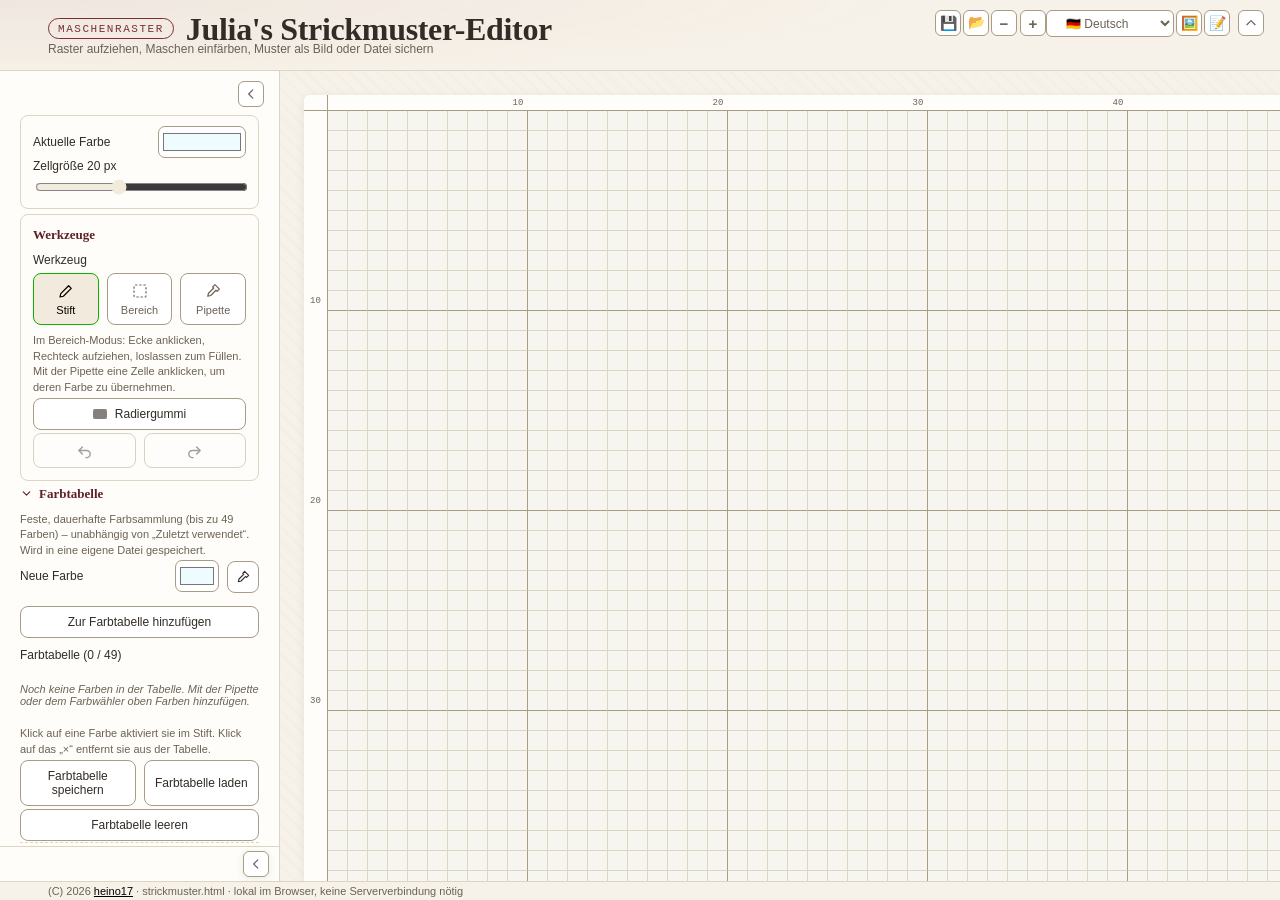
==== strickmuster.html @ 71a51e37 "**🧚 Improvements & fixes 🛠️** - Customizable Cell Background Color - It is now possible to fill cell" ====
<!--
  Julia's Strickmuster Editor
  Copyright (C) 2026 heino17
  https://github.com/heino17/Knitting-Pattern-Editor

  This program is free software: you can redistribute it and/or modify
  it under the terms of the GNU General Public License as published by
  the Free Software Foundation, either version 3 of the License, or
  (at your option) any later version.

  This program is distributed in the hope that it will be useful,
  but WITHOUT ANY WARRANTY; without even the implied warranty of
  MERCHANTABILITY or FITNESS FOR A PARTICULAR PURPOSE. See the
  GNU General Public License for more details.

  You should have received a copy of the GNU General Public License
  along with this program. If not, see <https://www.gnu.org/licenses/>.
-->
<!DOCTYPE html>
<html lang="de">
<head>
<meta charset="UTF-8">
<meta name="viewport" content="width=device-width, initial-scale=1.0">
<title data-i18n="meta_title">Julia's Strickmuster Editor</title>
<link rel="stylesheet" href="strickmuster.css">
<script src="lang.js"></script>
</head>
<body>

  <header class="app-header" id="appHeader">
    <button type="button" id="headerToggle" class="header-toggle" data-i18n-aria-label="header_toggle_collapse" aria-expanded="true" aria-label="Kopfbereich einklappen">
      <svg viewBox="0 0 24 24" class="chevron-icon chevron-icon--down" aria-hidden="true"><path d="M5 9l7 7 7-7" fill="none" stroke="currentColor" stroke-width="2" stroke-linecap="round" stroke-linejoin="round"/></svg>
    </button>
    <button type="button" id="addNoteBtn" class="header-note-btn" title="Neue Notiz erstellen" data-i18n-title="note_add_title" aria-label="Neue Notiz erstellen" data-i18n-aria-label="note_add_title">
      <span aria-hidden="true">📝</span>
    </button>
    <div class="header-bg-menu-wrap">
      <button type="button" id="bgImageBtn" class="header-note-btn header-bg-btn" title="Hintergrundbild" data-i18n-title="bgimage_btn_title" aria-label="Hintergrundbild" data-i18n-aria-label="bgimage_btn_title" aria-haspopup="true" aria-expanded="false">
        <span aria-hidden="true">🖼️</span>
      </button>
      <div class="header-bg-menu" id="bgImageMenu" hidden>
        <label class="header-bg-menu__item">
          <span data-i18n="bgimage_choose">Bild wählen …</span>
          <input type="file" id="bgImageInput" accept="image/*" hidden>
        </label>
        <button type="button" id="bgImageToggleBtn" class="header-bg-menu__item header-bg-menu__item--btn" disabled data-i18n="bgimage_hide">Bild ausblenden</button>
        <button type="button" id="bgImageRemoveBtn" class="header-bg-menu__item header-bg-menu__item--btn" data-i18n="bgimage_remove">Bild entfernen</button>
      </div>
    </div>
    <div class="header-undo-redo" id="headerSaveLoad" role="group" aria-label="Muster speichern / laden" data-i18n-aria-label="header_saveload_aria">
      <button type="button" id="headerSaveBtn" class="header-undo-redo__btn" title="Muster speichern" data-i18n-title="export_json_btn" aria-label="Muster speichern" data-i18n-aria-label="export_json_btn">
        <span aria-hidden="true">💾</span>
      </button>
      <label class="header-undo-redo__btn header-undo-redo__btn--file" id="headerLoadBtn" title="Muster laden" data-i18n-title="import_json_btn" aria-label="Muster laden" data-i18n-aria-label="import_json_btn">
        <span aria-hidden="true">📂</span>
        <input type="file" id="headerLoadInput" accept="application/json" hidden>
      </label>
    </div>
    <div class="page-zoom" id="pageZoom" role="group" aria-label="Seiten-Zoom" data-i18n-aria-label="page_zoom_aria">
      <button type="button" id="pageZoomOutBtn" class="page-zoom__btn" title="Verkleinern" data-i18n-title="page_zoom_out_title" aria-label="Seite verkleinern" data-i18n-aria-label="page_zoom_out_title">−</button>
      <button type="button" id="pageZoomInBtn" class="page-zoom__btn" title="Vergrößern" data-i18n-title="page_zoom_in_title" aria-label="Seite vergrößern" data-i18n-aria-label="page_zoom_in_title">+</button>
    </div>
    <label class="lang-select-wrap">
      <span class="sr-only" data-i18n="lang_select_aria">Sprache wählen</span>
      <select id="langSelect" class="lang-select" data-i18n-aria-label="lang_select_aria" aria-label="Sprache wählen">
        <option value="de">🇩🇪 Deutsch</option>
        <option value="en">🇺🇸 American</option>
        <option value="ru">🇷🇺 Русский</option>
        <option value="es">🇪🇸 Español</option>
        <option value="fr">🇫🇷 Français</option>
        <option value="ja">🇯🇵 日本語</option>
        <option value="ko">🇰🇷 한국어</option>
        <option value="zh_CN">🇨🇳 中文（简体）</option>
      </select>
    </label>
    <div class="app-header__title">
      <span class="app-header__eyebrow" data-i18n="eyebrow">Maschenraster</span>
      <h1 id="appTitle" data-i18n="app_title">Julia's Strickmuster Editor</h1>
    </div>
    <p class="app-header__hint" data-i18n="header_hint">Raster aufziehen, Maschen einfärben, Muster als Bild oder Datei sichern</p>
    <div class="header-palette" id="headerPalette" aria-label="Farbtabelle" data-i18n-aria-label="palette_grid_aria"></div>
    <div class="header-tools-row" id="headerToolsRow" role="group" aria-label="Werkzeuge" data-i18n-aria-label="header_tools_row_aria">
      <div class="header-tools-row__inner">
      <button type="button" class="header-tools-row__btn tool-btn is-active" id="headerToolPaint" data-tool="paint" title="Stift (freihand malen)" data-i18n-title="tool_paint_title" aria-label="Stift" data-i18n-aria-label="tool_paint_label">
        <svg viewBox="0 0 24 24" aria-hidden="true"><path d="M4 20l1-4.5L15.5 5 19 8.5 8.5 19 4 20z" fill="none" stroke="currentColor" stroke-width="1.6" stroke-linejoin="round"/></svg>
      </button>
      <button type="button" class="header-tools-row__btn tool-btn" id="headerToolArea" data-tool="area" title="Bereich auswählen und füllen" data-i18n-title="tool_area_title" aria-label="Bereich" data-i18n-aria-label="tool_area_label">
        <svg viewBox="0 0 24 24" aria-hidden="true"><rect x="4" y="4" width="16" height="16" rx="1.5" fill="none" stroke="currentColor" stroke-width="1.6" stroke-dasharray="3 2.5"/></svg>
      </button>
      <button type="button" class="header-tools-row__btn tool-btn" id="headerToolPipette" data-tool="pipette" title="Pipette (Farbe aus dem Muster aufnehmen)" data-i18n-title="tool_pipette_title" aria-label="Pipette" data-i18n-aria-label="tool_pipette_label">
        <svg viewBox="0 0 24 24" aria-hidden="true"><path d="M14.5 3.5l6 6-3 3-1.5-1.5L9 18l-4 1 1-4 7-7L11.5 6.5l3-3z" fill="none" stroke="currentColor" stroke-width="1.6" stroke-linejoin="round" stroke-linecap="round"/></svg>
      </button>
      <button type="button" class="header-tools-row__btn" id="headerEraserBtn" data-active="false" title="Radiergummi" data-i18n-title="eraser_btn" aria-label="Radiergummi" data-i18n-aria-label="eraser_btn">
        <span class="eraser-icon" aria-hidden="true"></span>
      </button>
      <button type="button" class="header-tools-row__btn" id="headerToolsUndoBtn" disabled title="Strg+Z" data-i18n-title="undo_title" aria-label="Rückgängig" data-i18n-aria-label="undo_btn">
        <svg viewBox="0 0 24 24" aria-hidden="true"><path d="M9 7L4 12l5 5M4 12h11a5 5 0 010 10h-1" fill="none" stroke="currentColor" stroke-width="2" stroke-linecap="round" stroke-linejoin="round"/></svg>
      </button>
      <button type="button" class="header-tools-row__btn" id="headerToolsRedoBtn" disabled title="Strg+Y" data-i18n-title="redo_title" aria-label="Wiederherstellen" data-i18n-aria-label="redo_btn">
        <svg viewBox="0 0 24 24" aria-hidden="true"><path d="M15 7l5 5-5 5M20 12H9a5 5 0 000 10h1" fill="none" stroke="currentColor" stroke-width="2" stroke-linecap="round" stroke-linejoin="round"/></svg>
      </button>
      </div>
    </div>
  </header>

  <main class="layout">

    <aside class="panel" aria-label="Einstellungen" data-i18n-aria-label="sidebar_aria" id="panel">

      <button type="button" id="sidebarToggle" class="sidebar-toggle" data-i18n-aria-label="sidebar_toggle_collapse" aria-expanded="true" aria-label="Seitenleiste einklappen">
        <svg viewBox="0 0 24 24" class="chevron-icon" aria-hidden="true"><path d="M15 5l-7 7 7 7" fill="none" stroke="currentColor" stroke-width="2" stroke-linecap="round" stroke-linejoin="round"/></svg>
      </button>

      <div class="panel__scroll" id="panelScroll">

        <nav class="panel__icons" id="panelIcons" aria-label="Eingeklappte Seitenleiste" data-i18n-aria-label="panel_icons_aria">
          <button type="button" class="icon-btn" data-target="group-werkzeuge" title="Werkzeuge" data-i18n-title="icon_werkzeuge_title" aria-label="Werkzeuge anzeigen" data-i18n-aria-label="icon_werkzeuge_aria">
            <svg viewBox="0 0 24 24"><path d="M4 20l1-4.5L15.5 5 19 8.5 8.5 19 4 20z" fill="none" stroke="currentColor" stroke-width="1.6" stroke-linejoin="round"/></svg>
          </button>
          <button type="button" class="icon-btn" data-target="group-raster" title="Raster" data-i18n-title="icon_raster_title" aria-label="Raster-Einstellungen anzeigen" data-i18n-aria-label="icon_raster_aria">
            <svg viewBox="0 0 24 24"><path d="M3 3h7v7H3zM14 3h7v7h-7zM3 14h7v7H3zM14 14h7v7h-7z" fill="none" stroke="currentColor" stroke-width="1.6" stroke-linejoin="round"/></svg>
          </button>
          <button type="button" class="icon-btn" data-target="group-farbe" title="Farbe" data-i18n-title="icon_farbe_title" aria-label="Farb-Einstellungen anzeigen" data-i18n-aria-label="icon_farbe_aria">
            <svg viewBox="0 0 24 24"><path d="M12 2C7 8 4 11.5 4 15a8 8 0 0016 0c0-3.5-3-7-8-13z" fill="none" stroke="currentColor" stroke-width="1.6" stroke-linejoin="round"/></svg>
          </button>
          <button type="button" class="icon-btn" data-target="group-farbtabelle" title="Farbtabelle" data-i18n-title="icon_farbtabelle_title" aria-label="Farbtabelle anzeigen" data-i18n-aria-label="icon_farbtabelle_aria">
            <svg viewBox="0 0 24 24"><rect x="3" y="3" width="6" height="6" rx="1" fill="none" stroke="currentColor" stroke-width="1.6"/><rect x="9.5" y="3" width="6" height="6" rx="1" fill="none" stroke="currentColor" stroke-width="1.6"/><rect x="16" y="3" width="5" height="6" rx="1" fill="none" stroke="currentColor" stroke-width="1.6"/><rect x="3" y="9.5" width="6" height="6" rx="1" fill="none" stroke="currentColor" stroke-width="1.6"/><rect x="9.5" y="9.5" width="6" height="6" rx="1" fill="none" stroke="currentColor" stroke-width="1.6"/><rect x="16" y="9.5" width="5" height="6" rx="1" fill="none" stroke="currentColor" stroke-width="1.6"/></svg>
          </button>
          <button type="button" class="icon-btn" data-target="group-muster" title="Muster" data-i18n-title="icon_muster_title" aria-label="Muster-Aktionen anzeigen" data-i18n-aria-label="icon_muster_aria">
            <svg viewBox="0 0 24 24"><path d="M5 4h11l3 3v13H5V4z" fill="none" stroke="currentColor" stroke-width="1.6" stroke-linejoin="round"/><path d="M8 4v5h7V4" fill="none" stroke="currentColor" stroke-width="1.6" stroke-linejoin="round"/></svg>
          </button>
          <button type="button" class="icon-btn" data-target="group-ansicht" title="Ansicht" data-i18n-title="icon_ansicht_title" aria-label="Ansicht-Einstellungen anzeigen" data-i18n-aria-label="icon_ansicht_aria">
            <svg viewBox="0 0 24 24"><path d="M1 12s4-7 11-7 11 7 11 7-4 7-11 7-11-7-11-7z" fill="none" stroke="currentColor" stroke-width="1.6" stroke-linejoin="round"/><circle cx="12" cy="12" r="2.8" fill="none" stroke="currentColor" stroke-width="1.6"/></svg>
          </button>
        </nav>

        <div class="panel__body" id="panelBody">

        <section class="panel__group panel__group--pinned panel__group--current-color" id="group-aktuelle-farbe">
          <label class="field field--inline field--current-color">
            <span data-i18n="current_color_label">Aktuelle Farbe</span>
            <input type="color" id="colorPicker" value="#effcff">
          </label>
          <label class="field">
            <span><span data-i18n="cellsize_label">Zellgröße</span> <output id="cellSizeOut">20</output>&nbsp;px</span>
            <input type="range" id="cellSize" min="10" max="36" value="20">
          </label>
        </section>

        <section class="panel__group panel__group--pinned" id="group-werkzeuge">
          <h2 data-i18n="group_werkzeuge_h2">Werkzeuge</h2>


          <div class="field-label" data-i18n="tool_label">Werkzeug</div>
          <div class="tool-toggle" id="toolToggle" role="group" aria-label="Werkzeug wählen" data-i18n-aria-label="tooltoggle_aria">
            <button type="button" class="tool-btn is-active" data-tool="paint" title="Stift (freihand malen)" data-i18n-title="tool_paint_title">
              <svg viewBox="0 0 24 24"><path d="M4 20l1-4.5L15.5 5 19 8.5 8.5 19 4 20z" fill="none" stroke="currentColor" stroke-width="1.6" stroke-linejoin="round"/></svg>
              <span data-i18n="tool_paint_label">Stift</span>
            </button>
            <button type="button" class="tool-btn" data-tool="area" title="Bereich auswählen und füllen" data-i18n-title="tool_area_title">
              <svg viewBox="0 0 24 24"><rect x="4" y="4" width="16" height="16" rx="1.5" fill="none" stroke="currentColor" stroke-width="1.6" stroke-dasharray="3 2.5"/></svg>
              <span data-i18n="tool_area_label">Bereich</span>
            </button>
            <button type="button" class="tool-btn" data-tool="pipette" title="Pipette (Farbe aus dem Muster aufnehmen)" data-i18n-title="tool_pipette_title">
              <svg viewBox="0 0 24 24"><path d="M14.5 3.5l6 6-3 3-1.5-1.5L9 18l-4 1 1-4 7-7L11.5 6.5l3-3z" fill="none" stroke="currentColor" stroke-width="1.6" stroke-linejoin="round" stroke-linecap="round"/></svg>
              <span data-i18n="tool_pipette_label">Pipette</span>
            </button>
          </div>
          <p class="panel__note" data-i18n="werkzeug_note">Im Bereich-Modus: Ecke anklicken, Rechteck aufziehen, loslassen zum Füllen. Mit der Pipette eine Zelle anklicken, um deren Farbe zu übernehmen.</p>

          <button id="eraserBtn" class="btn btn--toggle" data-active="false">
            <span class="eraser-icon" aria-hidden="true"></span> <span data-i18n="eraser_btn">Radiergummi</span>
          </button>

          <div class="btn-row">
            <button id="undoBtn" class="btn btn--icon-text" disabled title="Strg+Z" data-i18n-title="undo_title" aria-label="Rückgängig" data-i18n-aria-label="undo_btn">
              <svg viewBox="0 0 24 24" aria-hidden="true"><path d="M9 7L4 12l5 5M4 12h11a5 5 0 010 10h-1" fill="none" stroke="currentColor" stroke-width="2" stroke-linecap="round" stroke-linejoin="round"/></svg>
            </button>
            <button id="redoBtn" class="btn btn--icon-text" disabled title="Strg+Y" data-i18n-title="redo_title" aria-label="Wiederherstellen" data-i18n-aria-label="redo_btn">
              <svg viewBox="0 0 24 24" aria-hidden="true"><path d="M15 7l5 5-5 5M20 12H9a5 5 0 000 10h1" fill="none" stroke="currentColor" stroke-width="2" stroke-linecap="round" stroke-linejoin="round"/></svg>
            </button>
          </div>

        </section>

        <section class="panel__group" id="group-farbtabelle">
          <h2>
            <button type="button" class="panel__group-toggle" aria-expanded="true" aria-controls="group-farbtabelle-body">
              <svg class="section-toggle-icon" viewBox="0 0 24 24" aria-hidden="true"><path d="M6 9l6 6 6-6" fill="none" stroke="currentColor" stroke-width="2" stroke-linecap="round" stroke-linejoin="round"/></svg>
              <span data-i18n="group_farbtabelle_h2">Farbtabelle</span>
            </button>
          </h2>
          <div class="panel__group-body" id="group-farbtabelle-body">
          <p class="panel__note" data-i18n="palette_intro_note">Feste, dauerhafte Farbsammlung (bis zu 49 Farben) - unabhängig von "Zuletzt verwendet". Wird mit in eine eigene Datei gespeichert.</p>

          <div class="replace-row">
            <label class="field field--inline replace-field">
              <span data-i18n="palette_add_color_label">Neue Farbe</span>
              <input type="color" id="paletteNewColor" value="#effcff">
            </label>
            <button type="button" id="palettePickBtn" class="btn btn--icon" title="Aus Raster aufnehmen" data-i18n-title="palette_pick_title" aria-label="Farbe aus Raster aufnehmen" data-i18n-aria-label="palette_pick_title">
              <svg viewBox="0 0 24 24"><path d="M14.5 3.5l6 6-3 3-1.5-1.5L9 18l-4 1 1-4 7-7L11.5 6.5l3-3z" fill="none" stroke="currentColor" stroke-width="1.6" stroke-linejoin="round" stroke-linecap="round"/></svg>
            </button>
          </div>
          <button type="button" id="paletteAddBtn" class="btn" data-i18n="palette_add_btn">Zur Farbtabelle hinzufügen</button>

          <div class="field-label" id="paletteCountLabel">Farbtabelle (0 / 49)</div>
          <div class="palette-grid" id="paletteGrid" aria-label="Farbtabelle" data-i18n-aria-label="palette_grid_aria"></div>
          <p class="panel__note" data-i18n="palette_usage_note">Klick auf eine Farbe aktiviert sie im Stift. Klick auf das "×" entfernt sie aus der Tabelle.</p>

          <div class="btn-row">
            <button type="button" id="paletteExportBtn" class="btn" data-i18n="palette_export_btn">Farbtabelle speichern</button>
            <label class="btn btn--file">
              <span data-i18n="palette_import_btn">Farbtabelle laden</span>
              <input type="file" id="paletteImportInput" accept="application/json" hidden>
            </label>
          </div>
          <button type="button" id="paletteClearBtn" class="btn" data-i18n="palette_clear_btn">Farbtabelle leeren</button>
          </div>
        </section>

        <section class="panel__group" id="group-muster">
          <h2>
            <button type="button" class="panel__group-toggle" aria-expanded="false" aria-controls="group-muster-body">
              <svg class="section-toggle-icon" viewBox="0 0 24 24" aria-hidden="true"><path d="M6 9l6 6 6-6" fill="none" stroke="currentColor" stroke-width="2" stroke-linecap="round" stroke-linejoin="round"/></svg>
              <span data-i18n="group_muster_h2">Muster</span>
            </button>
          </h2>
          <div class="panel__group-body is-collapsed" id="group-muster-body">
          <div class="btn-row">
            <button id="clearBtn" class="btn" data-i18n="clear_btn">Alles leeren</button>
          </div>
          <div class="btn-row">
            <label class="btn btn--file">
              <span data-i18n="import_image_btn">Bild ins Raster laden</span>
              <input type="file" id="importImageInput" accept="image/*" hidden>
            </label>
          </div>
          <label class="field">
            <span><span data-i18n="import_levels_label">Farbstufen je Kanal</span> <output id="importLevelsOut">Aus</output></span>
            <input type="range" id="importLevels" min="0" max="8" value="0">
          </label>
          <p class="panel__note" data-i18n="import_levels_note">Reduziert die Farbtiefe auf wenige, klar unterscheidbare Farbstufen statt vieler feiner Zwischentöne - je weniger Stufen, desto gröber.</p>
          <label class="field field--checkbox">
            <input type="checkbox" id="importSnapPalette">
            <span data-i18n="import_snap_palette_label">Auf meine Farbtabelle einrasten</span>
          </label>
          <p class="panel__note" data-i18n="import_snap_palette_note">Jede Masche bekommt die ähnlichste Farbe aus deiner gespeicherten Farbtabelle statt einer frei berechneten Farbe. Wird zusätzlich zu den Farbstufen angewendet.</p>
          <p class="panel__note"><span data-i18n="import_note_before">Das Bild wird auf das aktuelle Raster (</span><span id="importSizeHint">50 × 50</span><span data-i18n="import_note_after">, Breite × Höhe) gestreckt und in Pixelfarben umgesetzt.</span></p>
          <div class="btn-row">
            <button id="exportJsonBtn" class="btn" data-i18n="export_json_btn">Muster speichern</button>
            <label class="btn btn--file">
              <span data-i18n="import_json_btn">Muster laden</span>
              <input type="file" id="importJsonInput" accept="application/json" hidden>
            </label>
          </div>
          <button id="exportPngBtn" class="btn btn--primary" data-i18n="export_png_btn">Als PNG exportieren</button>
          </div>
        </section>

        <section class="panel__group" id="group-farbe">
          <h2>
            <button type="button" class="panel__group-toggle" aria-expanded="false" aria-controls="group-farbe-body">
              <svg class="section-toggle-icon" viewBox="0 0 24 24" aria-hidden="true"><path d="M6 9l6 6 6-6" fill="none" stroke="currentColor" stroke-width="2" stroke-linecap="round" stroke-linejoin="round"/></svg>
              <span data-i18n="group_farbe_h2">Farbe</span>
            </button>
          </h2>
          <div class="panel__group-body is-collapsed" id="group-farbe-body">
          <label class="field field--inline replace-field">
            <span data-i18n="cell_bg_label">Standard Zell-Hintergrund</span>
            <input type="color" id="cellBgColor" value="#f7f5f0">
          </label>
          <p class="panel__note" data-i18n="cell_bg_note">Hintergrundfarbe für noch nicht bemalte Zellen. So bleibt bewusst „weiß“ gefärbtes Muster von leeren Zellen unterscheidbar. Wird dauerhaft gemerkt.</p>

          <div class="field-label" data-i18n="replace_label">Farbe im Muster austauschen</div>

          <div class="replace-row">
            <label class="field field--inline replace-field">
              <span data-i18n="replace_old_label">Alte Farbe</span>
              <input type="color" id="replaceOldColor" value="#effcff">
            </label>
            <button type="button" id="pickOldColorBtn" class="btn btn--icon" title="Aus Raster aufnehmen" data-i18n-title="replace_pick_title" aria-label="Farbe aus Raster aufnehmen" data-i18n-aria-label="replace_pick_title">
              <svg viewBox="0 0 24 24"><path d="M14.5 3.5l6 6-3 3-1.5-1.5L9 18l-4 1 1-4 7-7L11.5 6.5l3-3z" fill="none" stroke="currentColor" stroke-width="1.6" stroke-linejoin="round" stroke-linecap="round"/></svg>
            </button>
          </div>
          <label class="field field--inline replace-field">
            <span data-i18n="replace_new_label">Neue Farbe</span>
            <input type="color" id="replaceNewColor" value="#ffffff">
          </label>
          <label class="field field--checkbox">
            <input type="checkbox" id="replaceWithEraser">
            <span data-i18n="replace_eraser_label">Neue Farbe = Radiergummi (leer)</span>
          </label>
          <button id="replaceColorBtn" class="btn" data-i18n="replace_btn">Farbe austauschen</button>
          <p class="panel__note" data-i18n="replace_note">Ersetzt im gesamten Raster jede Masche mit der „Alten Farbe“ durch die „Neue Farbe“ (oder leert sie, wenn „Radiergummi“ aktiviert ist).</p>
          </div>
        </section>

        <section class="panel__group" id="group-raster">
          <h2>
            <button type="button" class="panel__group-toggle" aria-expanded="false" aria-controls="group-raster-body">
              <svg class="section-toggle-icon" viewBox="0 0 24 24" aria-hidden="true"><path d="M6 9l6 6 6-6" fill="none" stroke="currentColor" stroke-width="2" stroke-linecap="round" stroke-linejoin="round"/></svg>
              <span data-i18n="group_raster_h2">Raster</span>
            </button>
          </h2>
          <div class="panel__group-body is-collapsed" id="group-raster-body">
          <label class="field">
            <span data-i18n="rows_label">Reihen (Höhe)</span>
            <input type="number" id="rows" min="50" max="200" value="50">
          </label>
          <label class="field">
            <span data-i18n="cols_label">Maschen (Breite)</span>
            <input type="number" id="cols" min="50" max="200" value="50">
          </label>
          <button id="buildBtn" class="btn btn--primary" data-i18n="build_btn">Raster erstellen</button>
          <p class="panel__note" data-i18n="raster_note">Achtung: Ändert das Raster, werden bereits gesetzte Farben zurückgesetzt.</p>
          </div>
        </section>

        <section class="panel__group" id="group-ansicht">
          <h2>
            <button type="button" class="panel__group-toggle" aria-expanded="false" aria-controls="group-ansicht-body">
              <svg class="section-toggle-icon" viewBox="0 0 24 24" aria-hidden="true"><path d="M6 9l6 6 6-6" fill="none" stroke="currentColor" stroke-width="2" stroke-linecap="round" stroke-linejoin="round"/></svg>
              <span data-i18n="group_ansicht_h2">Ansicht</span>
            </button>
          </h2>
          <div class="panel__group-body is-collapsed" id="group-ansicht-body">
          <label class="field field--checkbox">
            <input type="checkbox" id="showRgbValues" checked>
            <span data-i18n="rgb_values_label">Farbwerte als RGB anzeigen</span>
          </label>
          <label class="field field--checkbox">
            <input type="checkbox" id="showGrid10" checked>
            <span data-i18n="grid10_label">Jede 10. Linie hervorheben</span>
          </label>
          <label class="field field--checkbox">
            <input type="checkbox" id="showNumbers" checked>
            <span data-i18n="numbers_label">Zeilen-/Spaltenzahlen anzeigen</span>
          </label>
          <label class="field field--checkbox">
            <input type="checkbox" id="showGridLines" checked>
            <span data-i18n="gridlines_label">Gitterlinien anzeigen</span>
          </label>
          <p class="panel__note" data-i18n="ansicht_note">Einstellungen gelten auch für den PNG-Export.</p>
          </div>
        </section>

        </div>

      </div>

      <div class="panel__bottom-toggle-wrap">
        <button type="button" id="sidebarToggleBottom" class="round-toggle-btn" aria-label="Seitenleiste ein-/ausklappen">
          <svg viewBox="0 0 24 24" class="chevron-icon" aria-hidden="true"><path d="M15 5l-7 7 7 7" fill="none" stroke="currentColor" stroke-width="2" stroke-linecap="round" stroke-linejoin="round"/></svg>
        </button>
      </div>

    </aside>

    <section class="board-wrap" aria-label="Strickraster" data-i18n-aria-label="board_aria">
      <div class="board-scroll" id="boardScroll">
        <div class="board" id="board"></div>
      </div>
    </section>

  </main>

  <footer class="app-footer">
    <span><span data-i18n="footer_before">(C) 2026</span> <a style="color: #000 !important;" target="_blank" href="https://github.com/heino17/Knitting-Pattern-Editor">heino17</a> <span data-i18n="footer_after">· strickmuster.html · lokal im Browser, keine Serververbindung nötig</span></span>
  </footer>

<script>
(() => {
  // --- i18n ---
  const LANG_KEY = 'strickmuster-lang';
  const langSelect = document.getElementById('langSelect');

  function detectInitialLang() {
    // 1. Hat der Nutzer die Sprache schon einmal manuell gewechselt? -> diese Wahl gewinnt.
    const saved = localStorage.getItem(LANG_KEY);
    if (saved && I18N_AVAILABLE.includes(saved)) return saved;

    // 2. Sonst gilt die in lang.js festgelegte Start-Sprache.
    if (typeof APPLICATION_STARTUP_LANGUAGE_CODE !== 'undefined' && I18N_AVAILABLE.includes(APPLICATION_STARTUP_LANGUAGE_CODE)) {
      return APPLICATION_STARTUP_LANGUAGE_CODE;
    }

    // 3. Absoluter Notfall-Fallback, falls die Konstante fehlt oder ungültig ist.
    return 'de';
  }

  let currentLang = detectInitialLang();

  function t(key) {
    const dict = I18N[currentLang] || I18N.de;
    return (key in dict) ? dict[key] : (I18N.de[key] || key);
  }

  function applyLang() {
    document.documentElement.lang = currentLang;
    document.title = t('meta_title');

    document.querySelectorAll('[data-i18n]').forEach((el) => {
      el.textContent = t(el.dataset.i18n);
    });
    document.querySelectorAll('[data-i18n-title]').forEach((el) => {
      el.title = t(el.dataset.i18nTitle);
    });
    document.querySelectorAll('[data-i18n-aria-label]').forEach((el) => {
      el.setAttribute('aria-label', t(el.dataset.i18nAriaLabel));
    });
    document.querySelectorAll('[data-i18n-placeholder]').forEach((el) => {
      el.setAttribute('placeholder', t(el.dataset.i18nPlaceholder));
    });

    // Header-/Sidebar-Toggle-Aria-Labels hängen zusätzlich vom eingeklappt/ausgeklappt-Status ab,
    // die werden separat unten in ihren jeweiligen set...Collapsed()-Funktionen aktualisiert.
    if (typeof refreshCollapseLabels === 'function') refreshCollapseLabels();

    // Farbtabelle enthält dynamisch erzeugte Texte (Zähler, Lösch-Titel, Leer-Hinweis),
    // die von den obigen data-i18n-Selektoren nicht erfasst werden.
    if (typeof renderPalette === 'function') renderPalette();

    // Ebenso die Farbstufen-Anzeige beim Bild-Import - deren Text hängt vom
    // aktuellen Reglerstand ab und darf nicht pauschal überschrieben werden.
    if (typeof refreshImportLevelsOut === 'function') refreshImportLevelsOut();

    // Hintergrundbild-Sichtbarkeits-Button zeigt "Bild ausblenden" ODER
    // "Bild einblenden", je nach Zustand - kein fixer data-i18n-Text.
    if (typeof updateBgImageToggleBtnLabel === 'function') updateBgImageToggleBtnLabel();
  }

  if (langSelect) {
    langSelect.value = currentLang;
    langSelect.addEventListener('change', () => {
      currentLang = I18N_AVAILABLE.includes(langSelect.value) ? langSelect.value : 'de';
      localStorage.setItem(LANG_KEY, currentLang);
      applyLang();
    });
  }

  // --- Seiten-Zoom (wie Strg +/- im Browser, aber nur für diese Seite) ---
  const PAGE_ZOOM_KEY = 'strickmuster-page-zoom';
  const PAGE_ZOOM_STEPS = [0.7, 0.8, 0.9, 1.0, 1.1, 1.2, 1.3];
  const PAGE_ZOOM_DEFAULT_INDEX = 3; // entspricht 1.0 / 100%
  const pageZoomOutBtn = document.getElementById('pageZoomOutBtn');
  const pageZoomInBtn = document.getElementById('pageZoomInBtn');

  function loadPageZoomIndex() {
    const saved = parseInt(localStorage.getItem(PAGE_ZOOM_KEY), 10);
    if (Number.isInteger(saved) && saved >= 0 && saved < PAGE_ZOOM_STEPS.length) return saved;
    return PAGE_ZOOM_DEFAULT_INDEX;
  }

  let pageZoomIndex = loadPageZoomIndex();

  function applyPageZoom() {
    document.documentElement.style.zoom = PAGE_ZOOM_STEPS[pageZoomIndex];
    if (pageZoomOutBtn) pageZoomOutBtn.disabled = pageZoomIndex === 0;
    if (pageZoomInBtn) pageZoomInBtn.disabled = pageZoomIndex === PAGE_ZOOM_STEPS.length - 1;
  }

  if (pageZoomOutBtn && pageZoomInBtn) {
    pageZoomOutBtn.addEventListener('click', () => {
      if (pageZoomIndex === 0) return;
      pageZoomIndex -= 1;
      localStorage.setItem(PAGE_ZOOM_KEY, String(pageZoomIndex));
      applyPageZoom();
    });
    pageZoomInBtn.addEventListener('click', () => {
      if (pageZoomIndex === PAGE_ZOOM_STEPS.length - 1) return;
      pageZoomIndex += 1;
      localStorage.setItem(PAGE_ZOOM_KEY, String(pageZoomIndex));
      applyPageZoom();
    });
    applyPageZoom();
  }

  const board = document.getElementById('board');
  const boardScroll = document.getElementById('boardScroll');
  const rowsInput = document.getElementById('rows');
  const colsInput = document.getElementById('cols');
  const cellSizeInput = document.getElementById('cellSize');
  const cellSizeOut = document.getElementById('cellSizeOut');
  const buildBtn = document.getElementById('buildBtn');
  const colorPicker = document.getElementById('colorPicker');
  const eraserBtn = document.getElementById('eraserBtn');
  const toolToggle = document.getElementById('toolToggle');
  const undoBtn = document.getElementById('undoBtn');
  const redoBtn = document.getElementById('redoBtn');
  const headerSaveBtn = document.getElementById('headerSaveBtn');
  const headerLoadInput = document.getElementById('headerLoadInput');
  const headerToolsRow = document.getElementById('headerToolsRow');
  const headerEraserBtn = document.getElementById('headerEraserBtn');
  const headerToolsUndoBtn = document.getElementById('headerToolsUndoBtn');
  const headerToolsRedoBtn = document.getElementById('headerToolsRedoBtn');
  const clearBtn = document.getElementById('clearBtn');
  const exportJsonBtn = document.getElementById('exportJsonBtn');
  const importJsonInput = document.getElementById('importJsonInput');
  const importImageInput = document.getElementById('importImageInput');
  const importLevels = document.getElementById('importLevels');
  const importLevelsOut = document.getElementById('importLevelsOut');
  const importSnapPalette = document.getElementById('importSnapPalette');
  const importSizeHint = document.getElementById('importSizeHint');
  const exportPngBtn = document.getElementById('exportPngBtn');
  const showGrid10 = document.getElementById('showGrid10');
  const showRgbValues = document.getElementById('showRgbValues');
  const showNumbers = document.getElementById('showNumbers');
  const showGridLines = document.getElementById('showGridLines');
  const swatchesEl = document.getElementById('swatches');
  const replaceOldColor = document.getElementById('replaceOldColor');
  const replaceNewColor = document.getElementById('replaceNewColor');
  const cellBgColor = document.getElementById('cellBgColor');
  const replaceWithEraser = document.getElementById('replaceWithEraser');
  const pickOldColorBtn = document.getElementById('pickOldColorBtn');
  const replaceColorBtn = document.getElementById('replaceColorBtn');
  const addNoteBtn = document.getElementById('addNoteBtn');
  const paletteNewColor = document.getElementById('paletteNewColor');
  const palettePickBtn = document.getElementById('palettePickBtn');
  const paletteAddBtn = document.getElementById('paletteAddBtn');
  const paletteCountLabel = document.getElementById('paletteCountLabel');
  const paletteGrid = document.getElementById('paletteGrid');
  const paletteExportBtn = document.getElementById('paletteExportBtn');
  const paletteImportInput = document.getElementById('paletteImportInput');
  const paletteClearBtn = document.getElementById('paletteClearBtn');
  const headerPalette = document.getElementById('headerPalette');
  const bgImageBtn = document.getElementById('bgImageBtn');
  const bgImageMenu = document.getElementById('bgImageMenu');
  const bgImageInput = document.getElementById('bgImageInput');
  const bgImageRemoveBtn = document.getElementById('bgImageRemoveBtn');
  const bgImageToggleBtn = document.getElementById('bgImageToggleBtn');

  const EMPTY = '#ffffff';
  // Liefert die tatsächlich zu setzende Hintergrundfarbe für eine Zelle: bei
  // gesetztem Hintergrundbild werden unberührte (nie bemalte) Maschen
  // transparent dargestellt, damit das Bild durchscheint. Eine unberührte
  // Zelle ohne Hintergrundbild bekommt keinen Inline-Wert (leerer String),
  // damit die CSS-Regel mit var(--cell-empty) greift - so bleibt die
  // einstellbare Zell-Hintergrundfarbe von bewusst weiß gefärbten Zellen
  // unterscheidbar. Jede berührte (bewusst bemalte) Zelle - auch wenn sie
  // zufällig #ffffff ist - wird immer mit ihrem echten Farbwert gesetzt.
  function cellBg(color, touched) {
    if (!touched) {
      return (state.backgroundImage && state.backgroundImageVisible) ? 'transparent' : '';
    }
    return color;
  }
  const RECENT_KEY = 'strickmuster-recent-colors-v1';
  const PALETTE_KEY = 'strickmuster-farbtabelle-v1';
  const PALETTE_MAX = 49; // 7 x 7 Raster in der Sidebar
  const RGB_DISPLAY_KEY = 'strickmuster-rgb-display';
  const CELL_BG_KEY = 'strickmuster-cell-bg-color';
  const CELL_BG_DEFAULT = '#f7f5f0';

  // Wandelt einen Hex-Farbcode (#rrggbb) in eine lesbare "rgb(r,g,b)"-Zeichenkette um.
  // Bei ungültigem Format wird der Hex-Wert unverändert zurückgegeben.
  function hexToRgbString(hex) {
    const m = /^#?([0-9a-f]{2})([0-9a-f]{2})([0-9a-f]{2})$/i.exec(hex);
    if (!m) return hex;
    const r = parseInt(m[1], 16);
    const g = parseInt(m[2], 16);
    const b = parseInt(m[3], 16);
    return 'rgb(' + r + ',' + g + ',' + b + ')';
  }

  // Liefert den für Tooltips anzuzeigenden Farbwert, abhängig von der
  // "Farbwerte als RGB anzeigen"-Einstellung.
  function colorDisplayValue(hex) {
    return showRgbValues.checked ? hexToRgbString(hex) : hex;
  }

  let state = { rows: 50, cols: 50, colors: [], touched: [], notes: [], backgroundImage: null, backgroundImageVisible: true };
  let cellEls = [];
  let isPainting = false;
  let paintValue = null; // Farbe, die während des Ziehens verwendet wird
  let toolMode = 'paint'; // 'paint' oder 'area'
  let isSelecting = false;
  let selStart = null;
  let selEnd = null;
  let selectionOverlayEl = null;
  let pickingOldColor = false; // true, während per Klick im Raster die "Alte Farbe" für den Farbtausch aufgenommen wird
  const HEAD_COL_WIDTH = 24;
  const HEAD_ROW_HEIGHT = 16;
  let undoStack = [];
  let redoStack = [];
  const UNDO_LIMIT = 30;
  let recentColors = JSON.parse(localStorage.getItem(RECENT_KEY) || '[]');
  let paletteColors = loadPaletteFromStorage();
  let pickingPaletteColor = false; // true, während per Klick im Raster eine Farbe für die Farbtabelle aufgenommen wird

  function loadPaletteFromStorage() {
    try {
      const raw = JSON.parse(localStorage.getItem(PALETTE_KEY) || '[]');
      if (!Array.isArray(raw)) return [];
      return raw.filter(c => typeof c === 'string').slice(0, PALETTE_MAX);
    } catch (e) {
      return [];
    }
  }

  function savePaletteToStorage() {
    localStorage.setItem(PALETTE_KEY, JSON.stringify(paletteColors));
  }

  function clamp(n, min, max) { return Math.max(min, Math.min(max, n)); }

  function newColorArray(rows, cols) {
    return new Array(rows * cols).fill(EMPTY);
  }

  // "Berührt"-Marker pro Zelle: unterscheidet eine nie bemalte (leere) Zelle
  // von einer bewusst mit Weiß (#ffffff) bemalten Zelle - beide haben denselben
  // Farbwert, aber nur unbemalte Zellen sollen die einstellbare
  // Zell-Hintergrundfarbe (--cell-empty) zeigen. Radiergummi setzt eine Zelle
  // zurück auf "nicht berührt" (= wirklich leer).
  function newTouchedArray(rows, cols) {
    return new Array(rows * cols).fill(false);
  }

  // --- Undo / Redo ---
  let hasUnsavedChanges = false;

  function snapshot() {
    return { rows: state.rows, cols: state.cols, colors: state.colors.slice(), touched: state.touched.slice(), notes: state.notes.map(n => ({ ...n })) };
  }

  function pushUndo() {
    hasUnsavedChanges = true;
    undoStack.push(snapshot());
    if (undoStack.length > UNDO_LIMIT) undoStack.shift();
    redoStack = []; // neue Aktion macht den bisherigen Wiederherstellen-Verlauf ungültig
    updateUndoRedoBtnState();
  }

  function undo() {
    if (!undoStack.length) return;
    redoStack.push(snapshot());
    if (redoStack.length > UNDO_LIMIT) redoStack.shift();
    const prev = undoStack.pop();
    buildBoard(prev.rows, prev.cols, prev.colors, prev.notes, prev.touched);
    rowsInput.value = prev.rows;
    colsInput.value = prev.cols;
    updateUndoRedoBtnState();
  }

  function redo() {
    if (!redoStack.length) return;
    undoStack.push(snapshot());
    if (undoStack.length > UNDO_LIMIT) undoStack.shift();
    const next = redoStack.pop();
    buildBoard(next.rows, next.cols, next.colors, next.notes, next.touched);
    rowsInput.value = next.rows;
    colsInput.value = next.cols;
    updateUndoRedoBtnState();
  }

  function updateUndoRedoBtnState() {
    undoBtn.disabled = undoStack.length === 0;
    redoBtn.disabled = redoStack.length === 0;
    if (headerToolsUndoBtn) headerToolsUndoBtn.disabled = undoStack.length === 0;
    if (headerToolsRedoBtn) headerToolsRedoBtn.disabled = redoStack.length === 0;
  }

  function buildBoard(rows, cols, colors, notes, touched) {
    state.rows = rows;
    state.cols = cols;
    state.colors = colors || newColorArray(rows, cols);
    // touched nur übernehmen, wenn ein passend langes Array mitgegeben wurde.
    // Fehlt es (z.B. beim Öffnen einer älteren, vor dieser Funktion
    // gespeicherten Musterdatei, oder nach Bild-Import/Größenänderung), wird
    // es aus den Farben rekonstruiert: alles außer dem reinen Leer-Wert gilt
    // dann automatisch als "berührt" (sichere Annahme für Altbestände).
    if (Array.isArray(touched) && touched.length === state.colors.length) {
      state.touched = touched;
    } else {
      state.touched = state.colors.map(c => c !== EMPTY);
    }
    // notes nur ersetzen, wenn explizit übergeben (z.B. bei Undo/Redo/Import) -
    // beim reinen Raster-Größe-ändern (buildBtn) bleiben bestehende Notizen sonst erhalten,
    // dort wird "notes" nicht mitgegeben, daher expliziter Parameter-Check:
    if (notes !== undefined) state.notes = notes;
    else if (!state.notes) state.notes = [];
    cellEls = new Array(rows * cols);

    board.style.setProperty('--cols', cols);
    board.style.setProperty('--rows', rows);
    applyCellSize();
    board.classList.toggle('board--grid10', showGrid10.checked);
    board.classList.toggle('board--numbers', showNumbers.checked);
    board.classList.toggle('board--hide-gridlines', !showGridLines.checked);

    board.innerHTML = '';
    const frag = document.createDocumentFragment();

    renderBackgroundImage();

    // Obere Zeile: Ecke oben links, Spaltenköpfe, Ecke oben rechts
    frag.appendChild(makeCorner('tl'));
    for (let c = 0; c < cols; c++) {
      const label = (c + 1) % 10 === 0 ? String(c + 1) : '';
      frag.appendChild(makeHeaderCell(label, 'col-head--top'));
    }
    frag.appendChild(makeCorner('tr'));

    // Datenzeilen: Zeilenkopf links, Zellen, Zeilenkopf rechts
    for (let r = 0; r < rows; r++) {
      const rowLabel = (r + 1) % 10 === 0 ? String(r + 1) : '';
      frag.appendChild(makeHeaderCell(rowLabel, 'row-head--left'));
      for (let c = 0; c < cols; c++) {
        const idx = r * cols + c;
        const cell = document.createElement('div');
        cell.className = 'cell';
        cell.dataset.idx = idx;
        cell.style.background = cellBg(state.colors[idx], state.touched[idx]);
        if ((c + 1) % 10 === 0) cell.classList.add('cell--edge-v');
        if ((r + 1) % 10 === 0) cell.classList.add('cell--edge-h');
        frag.appendChild(cell);
        cellEls[idx] = cell;
      }
      frag.appendChild(makeHeaderCell(rowLabel, 'row-head--right'));
    }

    // Untere Zeile: Ecke unten links, Spaltenköpfe, Ecke unten rechts
    frag.appendChild(makeCorner('bl'));
    for (let c = 0; c < cols; c++) {
      const label = (c + 1) % 10 === 0 ? String(c + 1) : '';
      frag.appendChild(makeHeaderCell(label, 'col-head--bottom'));
    }
    frag.appendChild(makeCorner('br'));

    board.appendChild(frag);

    selectionOverlayEl = document.createElement('div');
    selectionOverlayEl.className = 'selection-overlay';
    board.appendChild(selectionOverlayEl);

    if (importSizeHint) importSizeHint.textContent = cols + ' × ' + rows;

    renderNotes();
  }

  function makeCorner(variant) {
    const d = document.createElement('div');
    d.className = 'head-corner head-corner--' + variant;
    return d;
  }
  function makeHeaderCell(text, cls) {
    const d = document.createElement('div');
    d.className = 'head-cell ' + cls;
    d.textContent = text;
    return d;
  }

  let lastCellSize = Number(cellSizeInput.value); // Referenzwert, um Notizzettel beim Zoomen proportional mitzuskalieren

  function applyCellSize() {
    const size = cellSizeInput.value + 'px';
    board.style.setProperty('--cell-size', size);

    const newSize = Number(cellSizeInput.value);
    if (newSize !== lastCellSize && lastCellSize > 0) {
      scaleNotes(newSize / lastCellSize);
    }
    lastCellSize = newSize;
  }

  // Skaliert Position, Boxgröße UND Schriftgröße aller Notizzettel gemeinsam
  // um denselben Faktor, damit sie beim Zoomen des Rasters (Zellgröße ändern)
  // an ihrem relativen Platz bleiben UND ihre Zellenzahl (z.B. "10x10 Zellen")
  // beibehalten - wie aus einem Guss, analog zum Gartenplaner. Die Schrift
  // bleibt dabei immer im selben Verhältnis zur Box, statt an einer eigenen
  // min/max-Pixelgrenze festzuhängen.
  function scaleNotes(factor) {
    if (!state.notes.length || factor === 1) return;
    state.notes.forEach(n => {
      n.x *= factor;
      n.y *= factor;
      n.w = Math.max(1, n.w * factor);
      n.h = Math.max(1, n.h * factor);
      n.fontSize = Math.max(1, n.fontSize * factor);
    });
    renderNotes();
  }

  function paintCell(cell, color, erasing) {
    const idx = Number(cell.dataset.idx);
    state.colors[idx] = color;
    state.touched[idx] = !erasing;
    cell.style.background = cellBg(color, state.touched[idx]);
  }

  function getActiveColor() {
    return eraserBtn.dataset.active === 'true' ? EMPTY : colorPicker.value;
  }

  function addRecentColor(hex) {
    if (hex === EMPTY) return;
    recentColors = [hex, ...recentColors.filter(c => c !== hex)].slice(0, 12);
    localStorage.setItem(RECENT_KEY, JSON.stringify(recentColors));
    renderSwatches();
  }

  function renderSwatches() {
    // "Zuletzt verwendete Farben"-Swatches wurden aus der Sidebar entfernt
    // (die Farbtabelle deckt diesen Bedarf bereits ab).
    if (!swatchesEl) return;
    swatchesEl.innerHTML = '';
    recentColors.forEach(hex => {
      const b = document.createElement('button');
      b.type = 'button';
      b.className = 'swatch';
      b.style.background = hex;
      b.title = hex;
      b.addEventListener('click', () => {
        colorPicker.value = hex;
        setEraserActive(false);
      });
      swatchesEl.appendChild(b);
    });
  }

  // --- Farbtabelle: dauerhafte, separat speicherbare Palette (bis zu 50 Farben) ---

  function activatePaletteColor(hex) {
    colorPicker.value = hex;
    setEraserActive(false);
    if (toolMode !== 'paint') setToolMode('paint');
  }

  function addToPalette(hex) {
    if (!hex) return;
    const normalized = hex.toLowerCase();
    if (paletteColors.some(c => c.toLowerCase() === normalized)) return; // schon enthalten
    if (paletteColors.length >= PALETTE_MAX) {
      alert(t('palette_full_msg'));
      return;
    }
    paletteColors.push(hex);
    savePaletteToStorage();
    renderPalette();
  }

  function removeFromPalette(hex) {
    paletteColors = paletteColors.filter(c => c !== hex);
    savePaletteToStorage();
    renderPalette();
  }

  // --- Farbtabelle: manuelles Umsortieren per Ziehen (Pointer Events, wie
  // beim Verschieben der Notizzettel - funktioniert auch per Touch). Ein
  // Klick ohne nennenswerte Bewegung wählt weiterhin ganz normal die Farbe
  // aus; erst ab einer kleinen Zieh-Schwelle wird umsortiert. Wirkt sich auf
  // headerPalette UND paletteGrid gleichermaßen aus, da beide dieselbe
  // paletteColors-Reihenfolge anzeigen.
  const PALETTE_DRAG_THRESHOLD = 5; // px
  let paletteDropTargetEl = null;

  function clearPaletteDropTarget() {
    if (paletteDropTargetEl) {
      paletteDropTargetEl.classList.remove('is-drop-target');
      paletteDropTargetEl = null;
    }
  }

  function attachPaletteDrag(swatchEl, hex) {
    swatchEl.addEventListener('pointerdown', (e) => {
      if (e.button !== 0) return; // nur linke Maustaste bzw. primärer Touch-Punkt
      const startX = e.clientX;
      const startY = e.clientY;
      let moved = false;

      const onMove = (e2) => {
        if (!moved) {
          if (Math.hypot(e2.clientX - startX, e2.clientY - startY) < PALETTE_DRAG_THRESHOLD) return;
          moved = true;
          swatchEl.classList.add('is-dragging');
          document.body.style.cursor = 'move'; // gilt für den ganzen Bildschirm, nicht nur übers Swatch
        }
        const overEl = document.elementFromPoint(e2.clientX, e2.clientY);
        const targetSwatch = overEl ? overEl.closest('.palette-swatch') : null;
        const validTarget = targetSwatch && targetSwatch !== swatchEl && targetSwatch.parentElement === swatchEl.parentElement;
        if (validTarget) {
          if (paletteDropTargetEl !== targetSwatch) {
            clearPaletteDropTarget();
            targetSwatch.classList.add('is-drop-target');
            paletteDropTargetEl = targetSwatch;
          }
        } else {
          clearPaletteDropTarget();
        }
      };

      const onUp = () => {
        window.removeEventListener('pointermove', onMove);
        window.removeEventListener('pointerup', onUp);
        swatchEl.classList.remove('is-dragging');
        document.body.style.cursor = '';
        const dropHex = paletteDropTargetEl ? paletteDropTargetEl.dataset.hex : null;
        clearPaletteDropTarget();

        if (moved && dropHex && dropHex !== hex) {
          const fromIdx = paletteColors.indexOf(hex);
          const toIdx = paletteColors.indexOf(dropHex);
          if (fromIdx !== -1 && toIdx !== -1) {
            paletteColors.splice(fromIdx, 1);
            paletteColors.splice(toIdx, 0, hex);
            savePaletteToStorage();
            renderPalette();
          }
        }
      };

      window.addEventListener('pointermove', onMove);
      window.addEventListener('pointerup', onUp);
    });
  }

  function makePaletteSwatch(hex, forHeader) {
    const b = document.createElement('button');
    b.type = 'button';
    b.className = 'palette-swatch';
    b.style.background = hex;
    b.title = colorDisplayValue(hex);
    b.dataset.hex = hex;
    b.classList.toggle('is-active', !forHeader && colorPicker.value.toLowerCase() === hex.toLowerCase() && eraserBtn.dataset.active !== 'true');
    b.addEventListener('click', () => activatePaletteColor(hex));
    attachPaletteDrag(b, hex);

    if (!forHeader) {
      const del = document.createElement('button');
      del.type = 'button';
      del.className = 'palette-swatch__del';
      del.setAttribute('aria-label', t('palette_remove_title'));
      del.title = t('palette_remove_title');
      del.textContent = '×';
      del.addEventListener('click', (e) => {
        e.stopPropagation();
        removeFromPalette(hex);
      });
      b.appendChild(del);
    }
    return b;
  }

  function renderPalette() {
    paletteGrid.innerHTML = '';
    if (!paletteColors.length) {
      const hint = document.createElement('p');
      hint.className = 'palette-empty-hint';
      hint.textContent = t('palette_empty_hint');
      paletteGrid.appendChild(hint);
    } else {
      paletteColors.forEach(hex => paletteGrid.appendChild(makePaletteSwatch(hex, false)));
    }
    paletteCountLabel.textContent = t('palette_count_label') + ' (' + paletteColors.length + ' / ' + PALETTE_MAX + ')';

    headerPalette.innerHTML = '';
    paletteColors.forEach(hex => headerPalette.appendChild(makePaletteSwatch(hex, true)));

    // "Auf Palette einrasten" beim Bild-Import ergibt ohne gespeicherte
    // Farben keinen Sinn - Checkbox so lange deaktivieren.
    const hasPalette = paletteColors.length > 0;
    importSnapPalette.disabled = !hasPalette;
    if (!hasPalette) importSnapPalette.checked = false;
    importSnapPalette.title = hasPalette ? '' : t('import_snap_palette_empty_title');
  }

  paletteAddBtn.addEventListener('click', () => addToPalette(paletteNewColor.value));

  palettePickBtn.addEventListener('click', () => {
    pickingPaletteColor = !pickingPaletteColor;
    palettePickBtn.classList.toggle('is-active', pickingPaletteColor);
    if (pickingPaletteColor) {
      board.classList.add('board--tool-pipette');
    } else {
      board.classList.toggle('board--tool-pipette', toolMode === 'pipette');
    }
  });

  paletteClearBtn.addEventListener('click', () => {
    if (!paletteColors.length) return;
    if (!confirm(t('palette_confirm_clear'))) return;
    paletteColors = [];
    savePaletteToStorage();
    renderPalette();
  });

  // Merkt sich den zuletzt geladenen Farbtabelle-Dateinamen, analog zum
  // Muster-Dateinamen oben.
  let lastPaletteFileName = 'Farbtabelle.json';

  paletteExportBtn.addEventListener('click', () => {
    const blob = new Blob([JSON.stringify({ colors: paletteColors }, null, 2)], { type: 'application/json' });
    const url = URL.createObjectURL(blob);
    const a = document.createElement('a');
    a.href = url;
    a.download = lastPaletteFileName;
    a.click();
    URL.revokeObjectURL(url);
  });

  paletteImportInput.addEventListener('change', (e) => {
    const file = e.target.files[0];
    if (!file) return;
    const reader = new FileReader();
    reader.onload = () => {
      try {
        const data = JSON.parse(reader.result);
        const colors = Array.isArray(data) ? data : data.colors; // beide Formen tolerieren
        if (!Array.isArray(colors)) throw new Error(t('err_invalid_format'));
        paletteColors = colors.filter(c => typeof c === 'string').slice(0, PALETTE_MAX);
        savePaletteToStorage();
        renderPalette();
        lastPaletteFileName = file.name || lastPaletteFileName;
      } catch (err) {
        alert(t('err_file_read') + err.message);
      }
    };
    reader.readAsText(file);
    paletteImportInput.value = '';
  });

  function cellRC(cell) {
    const idx = Number(cell.dataset.idx);
    return { idx, r: Math.floor(idx / state.cols), c: idx % state.cols };
  }

  function updateSelectionOverlay(r1, c1, r2, c2) {
    if (!selectionOverlayEl) return;
    const size = Number(cellSizeInput.value);
    const minR = Math.min(r1, r2), maxR = Math.max(r1, r2);
    const minC = Math.min(c1, c2), maxC = Math.max(c1, c2);
    selectionOverlayEl.style.display = 'block';
    selectionOverlayEl.style.left = (HEAD_COL_WIDTH + minC * size) + 'px';
    selectionOverlayEl.style.top = (HEAD_ROW_HEIGHT + minR * size) + 'px';
    selectionOverlayEl.style.width = ((maxC - minC + 1) * size) + 'px';
    selectionOverlayEl.style.height = ((maxR - minR + 1) * size) + 'px';
  }

  function hideSelectionOverlay() {
    if (selectionOverlayEl) selectionOverlayEl.style.display = 'none';
  }

  function fillSelection(start, end, color, erasing) {
    const cols = state.cols;
    const minR = Math.min(start.r, end.r), maxR = Math.max(start.r, end.r);
    const minC = Math.min(start.c, end.c), maxC = Math.max(start.c, end.c);
    for (let r = minR; r <= maxR; r++) {
      for (let c = minC; c <= maxC; c++) {
        const idx = r * cols + c;
        state.colors[idx] = color;
        state.touched[idx] = !erasing;
        if (cellEls[idx]) cellEls[idx].style.background = cellBg(color, state.touched[idx]);
      }
    }
  }

  // --- Notizzettel ---
  const NOTE_DEFAULT_BG = '#fff6a8';
  const NOTE_DEFAULT_TEXT = '#5c4a1e';
  const NOTE_DEFAULT_FONTSIZE = 11;
  const NOTE_DEFAULT_W = 140;
  const NOTE_DEFAULT_H = 110;
  const NOTE_MIN_W = 70;
  const NOTE_MIN_H = 56;
  // Gültiger Schriftgrößen-Bereich für die manuelle Wahl im Styling-Popover
  // (10-36px, wie der Zellgrößen-Regler) - die Schriftgröße wird NICHT mehr
  // automatisch mit dem Zoom skaliert, sie bleibt bewusst konstant, sobald
  // sie einmal eingestellt wurde (siehe scaleNotes()).
  const NOTE_FONTSIZE_MIN = 10;
  const NOTE_FONTSIZE_MAX = 36;
  let noteIdCounter = 1;
  let notesLayerEl = null;
  let selectedNoteIds = new Set(); // per Marquee mit ausgewählte Zettel
  let openNoteStylePopoverId = null;

  function normalizeNotes(notes) {
    // Ältere Muster ohne "notes"-Feld bzw. ohne die neuen Stil-Felder laden weiterhin problemlos.
    if (!Array.isArray(notes)) return [];
    return notes.map(n => ({
      id: n.id || ('note' + (noteIdCounter++)),
      x: Number.isFinite(n.x) ? n.x : 40,
      y: Number.isFinite(n.y) ? n.y : 40,
      w: Number.isFinite(n.w) ? n.w : NOTE_DEFAULT_W,
      h: Number.isFinite(n.h) ? n.h : NOTE_DEFAULT_H,
      text: typeof n.text === 'string' ? n.text : '',
      bg: n.bg || NOTE_DEFAULT_BG,
      textColor: n.textColor || NOTE_DEFAULT_TEXT,
      fontSize: Number.isFinite(n.fontSize) ? n.fontSize : NOTE_DEFAULT_FONTSIZE
    }));
  }

  function darkenColor(hex, amount) {
    const c = hex.replace('#', '');
    const num = parseInt(c.length === 3 ? c.split('').map(ch => ch + ch).join('') : c, 16);
    let r = (num >> 16) & 255, g = (num >> 8) & 255, b = num & 255;
    r = Math.max(0, Math.round(r * (1 - amount)));
    g = Math.max(0, Math.round(g * (1 - amount)));
    b = Math.max(0, Math.round(b * (1 - amount)));
    return rgbToHex(r, g, b);
  }

  function ensureNotesLayer() {
    if (notesLayerEl && notesLayerEl.isConnected) return notesLayerEl;
    notesLayerEl = document.createElement('div');
    notesLayerEl.className = 'notes-layer';
    board.appendChild(notesLayerEl);
    return notesLayerEl;
  }

  function renderNotes() {
    const layer = ensureNotesLayer();
    layer.innerHTML = '';
    state.notes.forEach(note => {
      layer.appendChild(makeNoteEl(note));
    });
  }

  function makeNoteEl(note) {
    const el = document.createElement('div');
    el.className = 'sticky-note';
    el.dataset.noteId = note.id;
    el.style.left = note.x + 'px';
    el.style.top = note.y + 'px';
    el.style.width = note.w + 'px';
    el.style.height = note.h + 'px';
    el.style.background = note.bg;
    el.style.borderColor = darkenColor(note.bg, 0.22);
    el.classList.toggle('is-selected', selectedNoteIds.has(note.id));

    const handle = document.createElement('div');
    handle.className = 'sticky-note__handle';
    handle.title = t('note_drag_title');

    const delBtn = document.createElement('button');
    delBtn.type = 'button';
    delBtn.className = 'sticky-note__del';
    delBtn.setAttribute('aria-label', t('note_delete_title'));
    delBtn.title = t('note_delete_title');
    delBtn.textContent = '×';

    const styleBtn = document.createElement('button');
    styleBtn.type = 'button';
    styleBtn.className = 'sticky-note__style-btn';
    styleBtn.setAttribute('aria-label', t('note_style_title'));
    styleBtn.title = t('note_style_title');
    styleBtn.textContent = '🎨';

    handle.appendChild(styleBtn);
    handle.appendChild(delBtn);
    el.appendChild(handle);

    // Echtes <textarea> statt contenteditable-<div>: .value ist bei einer
    // textarea immer ein reiner String mit echten "\n"-Zeichen, der Browser
    // kann dort - anders als bei contenteditable - keine eigene <div>/<br>-
    // Struktur hineinmogeln, die Zeilenumbrüche beim Auslesen verschluckt.
    // Genau dieses robustere Muster nutzt auch der Gartenplaner-Zettel.
    const text = document.createElement('textarea');
    text.className = 'sticky-note__text';
    text.spellcheck = false;
    text.style.color = note.textColor;
    text.style.fontSize = note.fontSize + 'px';
    text.value = note.text;
    el.appendChild(text);

    const resize = document.createElement('div');
    resize.className = 'sticky-note__resize';
    resize.title = t('note_resize_title');
    el.appendChild(resize);

    if (openNoteStylePopoverId === note.id) {
      el.appendChild(makeNoteStylePopover(note));
    }

    // --- Auswahl + Verschieben (am Griff anfassen) ---
    handle.addEventListener('pointerdown', (e) => {
      if (e.target === delBtn || e.target === styleBtn) return;
      e.preventDefault();
      e.stopPropagation();
      if (e.shiftKey) {
        // Shift-Klick: Zettel der Mehrfachauswahl hinzufügen/entfernen, kein Drag starten.
        if (selectedNoteIds.has(note.id)) selectedNoteIds.delete(note.id);
        else selectedNoteIds.add(note.id);
        renderNotes();
        return;
      }
      if (!selectedNoteIds.has(note.id)) {
        selectedNoteIds = new Set([note.id]);
        renderNotes();
      }
      startNoteDrag(note.id, e);
    });

    // --- Text bearbeiten ---
    text.addEventListener('pointerdown', (e) => e.stopPropagation());
    let textBeforeEdit = note.text;
    text.addEventListener('focus', () => { textBeforeEdit = note.text; });
    text.addEventListener('input', () => {
      const n = state.notes.find(x => x.id === note.id);
      if (n) n.text = text.value;
    });
    text.addEventListener('blur', () => {
      const n = state.notes.find(x => x.id === note.id);
      if (n && n.text !== textBeforeEdit) {
        pushUndoNoteChange(note.id, { text: textBeforeEdit }, { text: n.text });
      }
    });

    // --- Löschen ---
    delBtn.addEventListener('pointerdown', (e) => e.stopPropagation());
    delBtn.addEventListener('click', (e) => {
      e.stopPropagation();
      deleteNotes([note.id]);
    });

    // --- Styling-Popover öffnen/schließen ---
    styleBtn.addEventListener('pointerdown', (e) => e.stopPropagation());
    styleBtn.addEventListener('click', (e) => {
      e.stopPropagation();
      openNoteStylePopoverId = (openNoteStylePopoverId === note.id) ? null : note.id;
      renderNotes();
    });

    // --- Größe ändern (Eck-Griff unten rechts, wächst von der Mitte aus) ---
    resize.addEventListener('pointerdown', (e) => {
      e.preventDefault();
      e.stopPropagation();
      startNoteResize(note.id, e);
    });

    return el;
  }

  function makeNoteStylePopover(note) {
    const pop = document.createElement('div');
    pop.className = 'sticky-note__popover';
    pop.addEventListener('pointerdown', (e) => e.stopPropagation());
    pop.addEventListener('click', (e) => e.stopPropagation());

    const bgRow = document.createElement('label');
    bgRow.className = 'sticky-note__popover-row';
    const bgSpan = document.createElement('span');
    bgSpan.textContent = t('note_bg_label');
    const bgInput = document.createElement('input');
    bgInput.type = 'color';
    bgInput.value = note.bg;
    bgRow.appendChild(bgSpan);
    bgRow.appendChild(bgInput);

    const textRow = document.createElement('label');
    textRow.className = 'sticky-note__popover-row';
    const textSpan = document.createElement('span');
    textSpan.textContent = t('note_textcolor_label');
    const textInput = document.createElement('input');
    textInput.type = 'color';
    textInput.value = note.textColor;
    textRow.appendChild(textSpan);
    textRow.appendChild(textInput);

    const sizeRow = document.createElement('label');
    sizeRow.className = 'sticky-note__popover-row';
    const sizeSpan = document.createElement('span');
    const displayedFontSize = Math.round(note.fontSize);
    sizeSpan.textContent = t('note_fontsize_label') + ' ' + displayedFontSize + 'px';
    const sizeInput = document.createElement('input');
    sizeInput.type = 'range';
    sizeInput.min = String(NOTE_FONTSIZE_MIN);
    sizeInput.max = String(NOTE_FONTSIZE_MAX);
    sizeInput.value = String(displayedFontSize);
    sizeRow.appendChild(sizeSpan);
    sizeRow.appendChild(sizeInput);

    let styleBefore = null;
    function captureBefore() {
      if (styleBefore) return;
      const n = state.notes.find(x => x.id === note.id);
      styleBefore = { bg: n.bg, textColor: n.textColor, fontSize: n.fontSize };
    }
    function applyLive() {
      const n = state.notes.find(x => x.id === note.id);
      if (!n) return;
      n.bg = bgInput.value;
      n.textColor = textInput.value;
      n.fontSize = clamp(parseInt(sizeInput.value, 10) || NOTE_DEFAULT_FONTSIZE, NOTE_FONTSIZE_MIN, NOTE_FONTSIZE_MAX);
      const el = notesLayerEl.querySelector('.sticky-note[data-note-id="' + note.id + '"]');
      if (el) {
        el.style.background = n.bg;
        el.style.borderColor = darkenColor(n.bg, 0.22);
        const textEl = el.querySelector('.sticky-note__text');
        if (textEl) {
          textEl.style.color = n.textColor;
          textEl.style.fontSize = n.fontSize + 'px';
        }
      }
      sizeSpan.textContent = t('note_fontsize_label') + ' ' + n.fontSize + 'px';
    }
    function commitAfter() {
      if (!styleBefore) return;
      const n = state.notes.find(x => x.id === note.id);
      pushUndoNoteChange(note.id, styleBefore, { bg: n.bg, textColor: n.textColor, fontSize: n.fontSize });
      styleBefore = null;
    }

    [bgInput, textInput, sizeInput].forEach(input => {
      input.addEventListener('pointerdown', captureBefore);
      input.addEventListener('input', applyLive);
      input.addEventListener('change', commitAfter);
    });

    pop.appendChild(bgRow);
    pop.appendChild(textRow);
    pop.appendChild(sizeRow);
    return pop;
  }

  function closeNoteStylePopover() {
    if (openNoteStylePopoverId === null) return;
    openNoteStylePopoverId = null;
    renderNotes();
  }

  document.addEventListener('click', (e) => {
    if (openNoteStylePopoverId === null) return;
    if (e.target.closest('.sticky-note__popover') || e.target.closest('.sticky-note__style-btn')) return;
    closeNoteStylePopover();
  });
  document.addEventListener('keydown', (e) => {
    if (e.key === 'Escape' && openNoteStylePopoverId !== null) closeNoteStylePopover();
  });

  // Undo/Redo-Hilfsfunktion für einzelne Notiz-Feldänderungen (Text, Styling),
  // damit nicht bereits vor jedem Tastendruck/Regler-Schritt ein Undo-Schritt entsteht.
  function pushUndoNoteChange(noteId, beforePatch, afterPatch) {
    const before = snapshot();
    before.notes = before.notes.map(n => n.id === noteId ? { ...n, ...beforePatch } : n);
    hasUnsavedChanges = true;
    undoStack.push(before);
    if (undoStack.length > UNDO_LIMIT) undoStack.shift();
    redoStack = [];
    updateUndoRedoBtnState();
  }

  function getBoardRelativePoint(e) {
    const rect = board.getBoundingClientRect();
    return { x: e.clientX - rect.left, y: e.clientY - rect.top };
  }

  function startNoteDrag(noteId, downEvent) {
    const note = state.notes.find(n => n.id === noteId);
    if (!note) return;
    pushUndo();
    const startPoint = getBoardRelativePoint(downEvent);

    // Wenn der Zettel Teil einer Mehrfachauswahl ist, alle ausgewählten mitbewegen.
    const idsToMove = selectedNoteIds.has(noteId) && selectedNoteIds.size > 1
      ? Array.from(selectedNoteIds)
      : [noteId];
    const startPositions = idsToMove.map(id => {
      const n = state.notes.find(x => x.id === id);
      return { id, x: n.x, y: n.y };
    });

    function onMove(e) {
      const p = getBoardRelativePoint(e);
      const dx = p.x - startPoint.x;
      const dy = p.y - startPoint.y;
      startPositions.forEach(sp => {
        const n = state.notes.find(x => x.id === sp.id);
        if (!n) return;
        n.x = Math.max(0, sp.x + dx);
        n.y = Math.max(0, sp.y + dy);
        const el = notesLayerEl && notesLayerEl.querySelector('.sticky-note[data-note-id="' + sp.id + '"]');
        if (el) { el.style.left = n.x + 'px'; el.style.top = n.y + 'px'; }
      });
    }
    function onUp() {
      window.removeEventListener('pointermove', onMove);
      window.removeEventListener('pointerup', onUp);
    }
    window.addEventListener('pointermove', onMove);
    window.addEventListener('pointerup', onUp);
  }

  function startNoteResize(noteId, downEvent) {
    const note = state.notes.find(n => n.id === noteId);
    if (!note) return;
    pushUndo();
    const startPoint = getBoardRelativePoint(downEvent);
    const startW = note.w, startH = note.h, startX = note.x, startY = note.y;
    const centerX = startX + startW / 2, centerY = startY + startH / 2;

    function onMove(e) {
      const p = getBoardRelativePoint(e);
      const dx = (p.x - startPoint.x) * 2; // wächst/schrumpft von der Mitte aus -> doppelte Wirkung
      const dy = (p.y - startPoint.y) * 2;
      const newW = Math.max(NOTE_MIN_W, startW + dx);
      const newH = Math.max(NOTE_MIN_H, startH + dy);
      note.w = newW;
      note.h = newH;
      note.x = centerX - newW / 2;
      note.y = centerY - newH / 2;
      const el = notesLayerEl && notesLayerEl.querySelector('.sticky-note[data-note-id="' + noteId + '"]');
      if (el) {
        el.style.width = note.w + 'px';
        el.style.height = note.h + 'px';
        el.style.left = note.x + 'px';
        el.style.top = note.y + 'px';
      }
    }
    function onUp() {
      window.removeEventListener('pointermove', onMove);
      window.removeEventListener('pointerup', onUp);
    }
    window.addEventListener('pointermove', onMove);
    window.addEventListener('pointerup', onUp);
  }

  function deleteNotes(ids) {
    if (!ids.length) return;
    pushUndo();
    const idSet = new Set(ids);
    state.notes = state.notes.filter(n => !idSet.has(n.id));
    ids.forEach(id => selectedNoteIds.delete(id));
    if (openNoteStylePopoverId && idSet.has(openNoteStylePopoverId)) openNoteStylePopoverId = null;
    renderNotes();
  }

  function addNoteAtCenter() {
    const scrollEl = boardScroll;
    const rect = board.getBoundingClientRect();
    const scrollRect = scrollEl.getBoundingClientRect();
    // Mitte des aktuell sichtbaren Bereichs, relativ zum Board (funktioniert auch bei gescrolltem Raster).
    const visibleCenterX = clamp(scrollRect.left + scrollRect.width / 2, rect.left, rect.right) - rect.left;
    const visibleCenterY = clamp(scrollRect.top + scrollRect.height / 2, rect.top, rect.bottom) - rect.top;

    pushUndo();
    const note = {
      id: 'note' + (noteIdCounter++) + '_' + Date.now(),
      x: Math.max(0, visibleCenterX - NOTE_DEFAULT_W / 2),
      y: Math.max(0, visibleCenterY - NOTE_DEFAULT_H / 2),
      w: NOTE_DEFAULT_W,
      h: NOTE_DEFAULT_H,
      text: '',
      bg: NOTE_DEFAULT_BG,
      textColor: NOTE_DEFAULT_TEXT,
      fontSize: NOTE_DEFAULT_FONTSIZE
    };
    state.notes.push(note);
    renderNotes();

    // Direkt in den Text springen (neue Notiz ist leer, einfaches focus() genügt).
    requestAnimationFrame(() => {
      const el = notesLayerEl.querySelector('.sticky-note[data-note-id="' + note.id + '"] .sticky-note__text');
      if (el) el.focus();
    });
  }

  addNoteBtn.addEventListener('click', addNoteAtCenter);

  // --- Hintergrundbild fürs Raster ---
  // Liegt hinter allen Maschen, als ein einziges Bild über die gesamte
  // Rasterfläche gestreckt (kein Kacheln) - wächst/schrumpft beim Zoomen
  // mit dem Raster mit. Wird eingebettet gespeichert (Data-URL), damit
  // auch der PNG-Export direkt aus dem Browser funktioniert. Ist NICHT Teil
  // von Undo/Redo (genau wie Rasterfarbe/-sichtbarkeit an anderer Stelle).
  let bgImageLayerEl = null;

  function renderBackgroundImage() {
    const showImage = !!state.backgroundImage && state.backgroundImageVisible;
    board.classList.toggle('board--has-bg-image', showImage);
    updateBgImageToggleBtnLabel();
    // Vorherige Bild-Layer-Div immer zuerst entfernen: sonst sammeln sich bei
    // wiederholtem Laden/Entfernen mehrere .board__bg-image-Divs im DOM an,
    // die als zusätzliche (unsichtbare) Grid-Items das Raster verschieben.
    if (bgImageLayerEl && bgImageLayerEl.parentNode) {
      bgImageLayerEl.remove();
    }
    bgImageLayerEl = null;
    if (!showImage) return;
    bgImageLayerEl = document.createElement('div');
    bgImageLayerEl.className = 'board__bg-image';
    bgImageLayerEl.style.backgroundImage = 'url("' + state.backgroundImage + '")';
    board.insertBefore(bgImageLayerEl, board.firstChild);
  }

  function refreshEmptyCellBackgrounds() {
    // Aktualisiert bereits im DOM vorhandene Zellen, deren Inline-Hintergrund
    // noch aus der Zeit vor dem Setzen/Entfernen des Hintergrundbilds stammt.
    for (let idx = 0; idx < state.colors.length; idx++) {
      if (!state.touched[idx] && cellEls[idx]) {
        cellEls[idx].style.background = cellBg(state.colors[idx], false);
      }
    }
  }

  function setBackgroundImage(dataUrl) {
    state.backgroundImage = dataUrl;
    state.backgroundImageVisible = true;
    hasUnsavedChanges = true;
    renderBackgroundImage();
    refreshEmptyCellBackgrounds();
  }

  function toggleBackgroundImageVisibility() {
    if (!state.backgroundImage) return;
    state.backgroundImageVisible = !state.backgroundImageVisible;
    hasUnsavedChanges = true;
    renderBackgroundImage();
    refreshEmptyCellBackgrounds();
  }

  function updateBgImageToggleBtnLabel() {
    const hasImage = !!state.backgroundImage;
    bgImageToggleBtn.disabled = !hasImage;
    const key = state.backgroundImageVisible ? 'bgimage_hide' : 'bgimage_show';
    bgImageToggleBtn.dataset.i18n = key;
    bgImageToggleBtn.textContent = t(key);
  }

  function closeBgImageMenu() {
    bgImageMenu.hidden = true;
    bgImageBtn.setAttribute('aria-expanded', 'false');
  }

  bgImageBtn.addEventListener('click', (e) => {
    e.stopPropagation();
    const willOpen = bgImageMenu.hidden;
    closeBgImageMenu();
    if (willOpen) {
      bgImageMenu.hidden = false;
      bgImageBtn.setAttribute('aria-expanded', 'true');
    }
  });

  bgImageMenu.addEventListener('click', (e) => e.stopPropagation());

  document.addEventListener('click', () => {
    if (!bgImageMenu.hidden) closeBgImageMenu();
  });

  bgImageInput.addEventListener('change', (e) => {
    const file = e.target.files[0];
    closeBgImageMenu();
    if (!file) return;
    const reader = new FileReader();
    reader.onload = () => setBackgroundImage(reader.result);
    reader.onerror = () => alert(t('err_image_load'));
    reader.readAsDataURL(file);
    bgImageInput.value = '';
  });

  bgImageToggleBtn.addEventListener('click', () => {
    toggleBackgroundImageVisibility();
    closeBgImageMenu();
  });

  bgImageRemoveBtn.addEventListener('click', () => {
    setBackgroundImage(null);
    closeBgImageMenu();
  });

  function setToolMode(mode) {
    toolMode = mode;
    if (pickingOldColor) {
      pickingOldColor = false;
      pickOldColorBtn.classList.remove('is-active');
    }
    if (pickingPaletteColor) {
      pickingPaletteColor = false;
      palettePickBtn.classList.remove('is-active');
    }
    toolToggle.querySelectorAll('.tool-btn').forEach(b => b.classList.toggle('is-active', b.dataset.tool === mode));
    if (headerToolsRow) headerToolsRow.querySelectorAll('.tool-btn').forEach(b => b.classList.toggle('is-active', b.dataset.tool === mode));
    board.classList.remove('board--tool-paint', 'board--tool-area', 'board--tool-pipette');
    board.classList.add('board--tool-' + mode);
    hideSelectionOverlay();
  }

  // --- Farbe im gesamten Muster austauschen ---
  function replaceColor(oldColor, newColor, erasing) {
    if (!state.colors.length) return;
    const oldHex = oldColor.toLowerCase();
    const newHex = newColor.toLowerCase();
    if (oldHex === newHex) return;

    const hasMatch = state.colors.some(c => c.toLowerCase() === oldHex);
    if (!hasMatch) {
      alert(t('replace_none_found'));
      return;
    }

    pushUndo();
    for (let idx = 0; idx < state.colors.length; idx++) {
      if (state.colors[idx].toLowerCase() === oldHex) {
        state.colors[idx] = newColor;
        state.touched[idx] = !erasing;
        if (cellEls[idx]) cellEls[idx].style.background = cellBg(newColor, state.touched[idx]);
      }
    }
    if (newColor !== EMPTY) addRecentColor(newColor);
  }

  // --- Malen / Bereich auswählen / Pipette: Klick + Ziehen (Maus & Touch) ---
  board.addEventListener('pointerdown', (e) => {
    const cell = e.target.closest('.cell');
    if (!cell) return;
    const { idx, r, c } = cellRC(cell);

    if (pickingOldColor) {
      replaceOldColor.value = state.colors[idx];
      pickingOldColor = false;
      pickOldColorBtn.classList.remove('is-active');
      board.classList.toggle('board--tool-pipette', toolMode === 'pipette');
      return;
    }

    if (pickingPaletteColor) {
      const picked = state.colors[idx];
      if (state.touched[idx]) {
        paletteNewColor.value = picked;
        addToPalette(picked);
      }
      return;
    }

    if (toolMode === 'pipette') {
      const picked = state.colors[idx];
      colorPicker.value = picked;
      if (state.touched[idx]) addRecentColor(picked);
      setEraserActive(false);
      setToolMode('paint');
      return;
    }

    paintValue = getActiveColor();

    if (toolMode === 'area') {
      pushUndo();
      isSelecting = true;
      selStart = { r, c };
      selEnd = { r, c };
      updateSelectionOverlay(r, c, r, c);
    } else {
      pushUndo();
      isPainting = true;
      paintCell(cell, paintValue, eraserBtn.dataset.active === 'true');
    }
    board.setPointerCapture(e.pointerId);
  });

  board.addEventListener('pointermove', (e) => {
    if (!isPainting && !isSelecting) return;
    const el = document.elementFromPoint(e.clientX, e.clientY);
    const cell = el && el.closest ? el.closest('.cell') : null;
    if (!cell) return;

    if (isPainting) {
      paintCell(cell, paintValue, eraserBtn.dataset.active === 'true');
    } else if (isSelecting) {
      const { r, c } = cellRC(cell);
      selEnd = { r, c };
      updateSelectionOverlay(selStart.r, selStart.c, r, c);
    }
  });

  window.addEventListener('pointerup', () => {
    if (isPainting && paintValue) addRecentColor(paintValue);
    if (isSelecting) {
      if (selStart && selEnd) {
        fillSelection(selStart, selEnd, paintValue, eraserBtn.dataset.active === 'true');
        if (paintValue) addRecentColor(paintValue);
      }
      hideSelectionOverlay();
    }
    isPainting = false;
    isSelecting = false;
    paintValue = null;
    selStart = null;
    selEnd = null;
  });

  board.addEventListener('contextmenu', (e) => {
    const cell = e.target.closest('.cell');
    if (!cell) return;
    e.preventDefault();
    paintCell(cell, EMPTY, true); // Rechtsklick = löschen
  });

  // --- Werkzeug umschalten (Stift / Bereich / Pipette) ---
  toolToggle.addEventListener('click', (e) => {
    const btn = e.target.closest('.tool-btn');
    if (!btn) return;
    setToolMode(btn.dataset.tool);
  });
  if (headerToolsRow) {
    headerToolsRow.addEventListener('click', (e) => {
      const btn = e.target.closest('.tool-btn');
      if (!btn) return;
      setToolMode(btn.dataset.tool);
    });
  }

  // --- Farbe im gesamten Muster austauschen: Bedienung ---
  pickOldColorBtn.addEventListener('click', () => {
    pickingOldColor = !pickingOldColor;
    pickOldColorBtn.classList.toggle('is-active', pickingOldColor);
    if (pickingOldColor) {
      board.classList.add('board--tool-pipette');
    } else {
      board.classList.toggle('board--tool-pipette', toolMode === 'pipette');
    }
  });

  replaceWithEraser.addEventListener('change', () => {
    replaceNewColor.disabled = replaceWithEraser.checked;
  });
  replaceNewColor.disabled = replaceWithEraser.checked;

  replaceColorBtn.addEventListener('click', () => {
    const oldColor = replaceOldColor.value;
    const newColor = replaceWithEraser.checked ? EMPTY : replaceNewColor.value;
    replaceColor(oldColor, newColor, replaceWithEraser.checked);
  });

  // --- Rückgängig / Wiederherstellen ---
  undoBtn.addEventListener('click', undo);
  redoBtn.addEventListener('click', redo);
  if (headerToolsUndoBtn) headerToolsUndoBtn.addEventListener('click', undo);
  if (headerToolsRedoBtn) headerToolsRedoBtn.addEventListener('click', redo);
  document.addEventListener('keydown', (e) => {
    const active = document.activeElement;
    const inField = active && (active.tagName === 'INPUT' || active.tagName === 'TEXTAREA' || active.isContentEditable);
    if (inField) return;
    if ((e.key === 'Delete' || e.key === 'Backspace') && selectedNoteIds.size > 0) {
      e.preventDefault();
      deleteNotes(Array.from(selectedNoteIds));
      return;
    }
    if (!(e.ctrlKey || e.metaKey)) return;
    const key = e.key.toLowerCase();
    if (key === 'z' && e.shiftKey) {
      e.preventDefault();
      redo();
    } else if (key === 'z') {
      e.preventDefault();
      undo();
    } else if (key === 'y') {
      e.preventDefault();
      redo();
    }
  });

  // Klick auf freie Fläche (nicht auf einen Zettel) hebt die Notiz-Auswahl auf.
  board.addEventListener('pointerdown', (e) => {
    if (e.target.closest('.sticky-note')) return;
    if (selectedNoteIds.size > 0) {
      selectedNoteIds = new Set();
      renderNotes();
    }
  });

  // --- Steuerung ---
  cellSizeInput.addEventListener('input', () => {
    cellSizeOut.textContent = cellSizeInput.value;
    applyCellSize();
  });

  // Zeigt beim Gedrückthalten von Strg/Cmd eine Lupe als Cursor übers Raster,
  // als Hinweis auf die Zoom-per-Mausrad-Funktion. window-Listener statt nur
  // boardScroll, damit auch ein Loslassen außerhalb des Rasters erkannt wird.
  window.addEventListener('keydown', (e) => {
    if (e.key === 'Control' || e.key === 'Meta') {
      board.classList.add('board--zoom-cursor');
    }
  });
  window.addEventListener('keyup', (e) => {
    if (e.key === 'Control' || e.key === 'Meta') {
      board.classList.remove('board--zoom-cursor');
    }
  });
  // Sicherheitsnetz: falls das Fenster den Fokus verliert, während Strg/Cmd
  // gedrückt ist (z. B. Alt-Tab), kommt sonst kein keyup mehr an.
  window.addEventListener('blur', () => {
    board.classList.remove('board--zoom-cursor');
  });

  // Zoomen per Strg/Cmd + Mausrad direkt über dem Raster - verhindert dabei
  // den Browser-Zoom (preventDefault), da beides sonst leicht kollidiert.
  boardScroll.addEventListener('wheel', (e) => {
    if (!(e.ctrlKey || e.metaKey)) return;
    e.preventDefault();
    const min = Number(cellSizeInput.min);
    const max = Number(cellSizeInput.max);
    const step = e.deltaY < 0 ? 1 : -1;
    const newValue = clamp(Number(cellSizeInput.value) + step, min, max);
    if (newValue === Number(cellSizeInput.value)) return;
    cellSizeInput.value = newValue;
    cellSizeOut.textContent = newValue;
    applyCellSize();
  }, { passive: false });

  buildBtn.addEventListener('click', () => {
    const rows = clamp(parseInt(rowsInput.value, 10) || 50, 50, 200);
    const cols = clamp(parseInt(colsInput.value, 10) || 50, 50, 200);
    rowsInput.value = rows;
    colsInput.value = cols;
    pushUndo();
    buildBoard(rows, cols);
  });

  function setEraserActive(active) {
    eraserBtn.dataset.active = String(active);
    eraserBtn.classList.toggle('is-active', active);
    if (headerEraserBtn) {
      headerEraserBtn.dataset.active = String(active);
      headerEraserBtn.classList.toggle('is-active', active);
    }
  }

  eraserBtn.addEventListener('click', () => {
    setEraserActive(eraserBtn.dataset.active !== 'true');
  });
  if (headerEraserBtn) {
    headerEraserBtn.addEventListener('click', () => {
      setEraserActive(headerEraserBtn.dataset.active !== 'true');
    });
  }

  clearBtn.addEventListener('click', () => {
    if (!confirm(t('confirm_clear_all'))) return;
    pushUndo();
    buildBoard(state.rows, state.cols, newColorArray(state.rows, state.cols));
  });

  showGrid10.addEventListener('change', () => {
    board.classList.toggle('board--grid10', showGrid10.checked);
  });

  showRgbValues.checked = localStorage.getItem(RGB_DISPLAY_KEY) !== '0';
  showRgbValues.addEventListener('change', () => {
    localStorage.setItem(RGB_DISPLAY_KEY, showRgbValues.checked ? '1' : '0');
    renderPalette();
  });

  // --- Standard-Hintergrundfarbe für noch nicht bemalte Zellen ---
  // Getrennt von der eigentlichen Musterfarbe "Weiß" (#ffffff), damit
  // bewusst weiß gefärbte Zellen von leeren Zellen unterscheidbar bleiben.
  // Wird dauerhaft gemerkt (localStorage), bis die Anwenderin sie wieder ändert.
  function applyCellBgColor(hex) {
    document.documentElement.style.setProperty('--cell-empty', hex);
  }
  const storedCellBg = localStorage.getItem(CELL_BG_KEY) || CELL_BG_DEFAULT;
  cellBgColor.value = storedCellBg;
  applyCellBgColor(storedCellBg);
  cellBgColor.addEventListener('input', () => {
    localStorage.setItem(CELL_BG_KEY, cellBgColor.value);
    applyCellBgColor(cellBgColor.value);
  });

  showNumbers.addEventListener('change', () => {
    board.classList.toggle('board--numbers', showNumbers.checked);
  });
  showGridLines.addEventListener('change', () => {
    board.classList.toggle('board--hide-gridlines', !showGridLines.checked);
  });

  // --- Export / Import als JSON-Datei ---
  // Merkt sich den zuletzt geladenen Dateinamen, damit "Speichern" densel-
  // ben Namen als Download-Vorschlag anbietet, statt immer auf den festen
  // Standardnamen zurückzufallen. Ohne vorheriges Laden bleibt es beim
  // bisherigen Standardnamen.
  let lastPatternFileName = 'strickmuster.json';

  // Leitet aus dem zuletzt geladenen Muster-Dateinamen einen PNG-Namen ab,
  // z.B. "rosette_100x100.json" -> "strickmuster_rosette_100x100.png".
  // Ohne vorheriges Laden (Standardname strickmuster.json) bleibt es beim
  // bisherigen "strickmuster.png", ohne doppeltes Präfix.
  function derivePngFileName() {
    const base = lastPatternFileName.replace(/\.json$/i, '');
    if (/^strickmuster([_-]|$)/i.test(base)) return base + '.png';
    return 'strickmuster_' + base + '.png';
  }

  function savePattern() {
    const blob = new Blob([JSON.stringify(state, null, 2)], { type: 'application/json' });
    const url = URL.createObjectURL(blob);
    const a = document.createElement('a');
    a.href = url;
    a.download = lastPatternFileName;
    a.click();
    URL.revokeObjectURL(url);
    hasUnsavedChanges = false;
  }

  function loadPatternFile(file) {
    if (!file) return;
    const reader = new FileReader();
    reader.onload = () => {
      try {
        const data = JSON.parse(reader.result);
        if (!data.rows || !data.cols || !data.colors) throw new Error(t('err_invalid_format'));
        pushUndo();
        rowsInput.value = data.rows;
        colsInput.value = data.cols;
        state.backgroundImage = (typeof data.backgroundImage === 'string') ? data.backgroundImage : null;
        state.backgroundImageVisible = (typeof data.backgroundImageVisible === 'boolean') ? data.backgroundImageVisible : true;
        buildBoard(data.rows, data.cols, data.colors, normalizeNotes(data.notes), data.touched);
        hasUnsavedChanges = false; // frisch geladen, entspricht der Datei auf der Festplatte
        lastPatternFileName = file.name || lastPatternFileName;
      } catch (err) {
        alert(t('err_file_read') + err.message);
      }
    };
    reader.readAsText(file);
  }

  exportJsonBtn.addEventListener('click', savePattern);

  importJsonInput.addEventListener('change', (e) => {
    loadPatternFile(e.target.files[0]);
    importJsonInput.value = '';
  });

  if (headerSaveBtn) headerSaveBtn.addEventListener('click', savePattern);
  if (headerLoadInput) {
    headerLoadInput.addEventListener('change', (e) => {
      loadPatternFile(e.target.files[0]);
      headerLoadInput.value = '';
    });
  }

  // --- Bild importieren (Foto zu Pixelfarben) ---
  importImageInput.addEventListener('change', (e) => {
    const file = e.target.files[0];
    if (!file) return;
    const reader = new FileReader();
    reader.onload = () => {
      const img = new Image();
      img.onload = () => applyImageToGrid(img);
      img.onerror = () => alert(t('err_image_load'));
      img.src = reader.result;
    };
    reader.readAsDataURL(file);
    importImageInput.value = '';
  });

  function refreshImportLevelsOut() {
    const v = Number(importLevels.value);
    importLevelsOut.textContent = v === 0 ? t('import_levels_off') : String(v);
  }

  importLevels.addEventListener('input', refreshImportLevelsOut);

  // Farbstufen-Reduktion (Posterize): rundet jeden Farbkanal auf eine von
  // "levels" gleichmäßig verteilten Stufen zwischen 0 und 255 - weniger
  // Stufen ergeben ein gröberes, blockigeres Ergebnis mit weniger
  // unterschiedlichen Zwischenfarben.
  function posterizeChannel(value, levels) {
    if (levels < 2) return value;
    const step = 255 / (levels - 1);
    return Math.round(Math.round(value / step) * step);
  }

  function hexToRgb(hex) {
    const h = hex.replace('#', '');
    return {
      r: parseInt(h.substring(0, 2), 16),
      g: parseInt(h.substring(2, 4), 16),
      b: parseInt(h.substring(4, 6), 16)
    };
  }

  // Findet die Farbe aus der gespeicherten Farbtabelle, die (im RGB-Raum)
  // am nächsten an der übergebenen Farbe liegt.
  function nearestPaletteColor(r, g, b) {
    let bestHex = null;
    let bestDist = Infinity;
    for (const hex of paletteColors) {
      const p = hexToRgb(hex);
      const dr = p.r - r, dg = p.g - g, db = p.b - b;
      const dist = dr * dr + dg * dg + db * db;
      if (dist < bestDist) {
        bestDist = dist;
        bestHex = hex;
      }
    }
    return bestHex;
  }

  function applyImageToGrid(img) {
    const rows = state.rows;
    const cols = state.cols;
    const levels = Number(importLevels.value); // 0 = aus (volle Farbtiefe)
    const snapToPalette = importSnapPalette.checked && paletteColors.length > 0;

    // Bild zunächst auf eine moderate Arbeitsgröße bringen (schneller & der
    // Browser glättet dabei bereits sinnvoll vor), danach exakt blockweise mitteln.
    const maxDim = 600;
    const scale = Math.min(1, maxDim / Math.max(img.naturalWidth, img.naturalHeight));
    const workW = Math.max(1, Math.round(img.naturalWidth * scale));
    const workH = Math.max(1, Math.round(img.naturalHeight * scale));

    const workCanvas = document.createElement('canvas');
    workCanvas.width = workW;
    workCanvas.height = workH;
    const wctx = workCanvas.getContext('2d');
    wctx.imageSmoothingEnabled = true;
    wctx.imageSmoothingQuality = 'high';
    wctx.drawImage(img, 0, 0, workW, workH);
    const data = wctx.getImageData(0, 0, workW, workH).data;

    const newColors = new Array(rows * cols);
    for (let r = 0; r < rows; r++) {
      const y0 = Math.floor((r / rows) * workH);
      const y1 = Math.max(y0 + 1, Math.floor(((r + 1) / rows) * workH));
      for (let c = 0; c < cols; c++) {
        const x0 = Math.floor((c / cols) * workW);
        const x1 = Math.max(x0 + 1, Math.floor(((c + 1) / cols) * workW));

        let rSum = 0, gSum = 0, bSum = 0, count = 0;
        for (let y = y0; y < y1; y++) {
          for (let x = x0; x < x1; x++) {
            const p = (y * workW + x) * 4;
            rSum += data[p];
            gSum += data[p + 1];
            bSum += data[p + 2];
            count++;
          }
        }
        let rAvg = count ? Math.round(rSum / count) : 255;
        let gAvg = count ? Math.round(gSum / count) : 255;
        let bAvg = count ? Math.round(bSum / count) : 255;

        if (levels >= 2) {
          rAvg = posterizeChannel(rAvg, levels);
          gAvg = posterizeChannel(gAvg, levels);
          bAvg = posterizeChannel(bAvg, levels);
        }

        let hex = rgbToHex(rAvg, gAvg, bAvg);
        if (snapToPalette) {
          hex = nearestPaletteColor(rAvg, gAvg, bAvg) || hex;
        }
        newColors[r * cols + c] = hex;
      }
    }
    pushUndo();
    // Jedes aus dem Bild berechnete Pixel gilt als bewusst gesetzt - auch ein
    // zufällig weißes Pixel ist echter Bildinhalt, keine "leere" Zelle.
    buildBoard(rows, cols, newColors, undefined, newColors.map(() => true));
  }

  function rgbToHex(r, g, b) {
    const toHex = (n) => n.toString(16).padStart(2, '0');
    return '#' + toHex(r) + toHex(g) + toHex(b);
  }

  // --- Export als PNG ---
  exportPngBtn.addEventListener('click', () => {
    // Falls ein Hintergrundbild gesetzt UND aktuell sichtbar ist, muss es
    // erst geladen werden (Data-URL -> Image), bevor der Rest gezeichnet
    // werden kann. Ist es ausgeblendet, exportieren wir wie ohne Bild.
    if (state.backgroundImage && state.backgroundImageVisible) {
      const bgImg = new Image();
      bgImg.onload = () => renderPngExport(bgImg);
      bgImg.onerror = () => renderPngExport(null);
      bgImg.src = state.backgroundImage;
    } else {
      renderPngExport(null);
    }
  });

  function renderPngExport(bgImg) {
    const size = Number(cellSizeInput.value);
    const includeNumbers = showNumbers.checked;

    const fontSize = Math.max(9, Math.round(size * 0.5));
    // Mindestens so groß wie der feste Board-Rand (24px/16px), in dem die
    // Notizzettel-Koordinaten verankert sind - sonst würden Zettel nahe am
    // Rand ins Negative rutschen, wenn die Nummern im Export ausgeblendet sind.
    const BOARD_EDGE_X = 24;
    const BOARD_EDGE_Y = 16;
    const hasNotes = state.notes.length > 0;
    let marginX = includeNumbers ? Math.max(18, Math.round(size * 1.1)) : 0;
    let marginY = includeNumbers ? Math.max(13, Math.round(size * 0.75)) : 0;
    if (hasNotes) {
      marginX = Math.max(marginX, BOARD_EDGE_X);
      marginY = Math.max(marginY, BOARD_EDGE_Y);
    }

    const gridW = state.cols * size;
    const gridH = state.rows * size;

    const canvas = document.createElement('canvas');
    canvas.width = gridW + marginX * 2;
    canvas.height = gridH + marginY * 2;
    const ctx = canvas.getContext('2d');

    // Hintergrund
    ctx.fillStyle = '#ffffff';
    ctx.fillRect(0, 0, canvas.width, canvas.height);

    if (includeNumbers) {
      ctx.fillStyle = '#fffdf9';
      ctx.fillRect(0, 0, canvas.width, marginY); // oben
      ctx.fillRect(0, marginY + gridH, canvas.width, marginY); // unten
      ctx.fillRect(0, 0, marginX, canvas.height); // links
      ctx.fillRect(marginX + gridW, 0, marginX, canvas.height); // rechts
    }

    // Hintergrundbild: ein einziges Bild über die gesamte Rasterfläche
    // gestreckt (kein Kacheln), genau wie in der Live-Ansicht.
    if (bgImg) {
      ctx.drawImage(bgImg, marginX, marginY, gridW, gridH);
    }

    // Maschenfarben (unberührte/leere Maschen bleiben aus, wenn ein
    // Hintergrundbild gesetzt ist, damit dieses durch sie hindurchscheint;
    // bewusst weiß bemalte Maschen werden trotzdem gezeichnet)
    for (let r = 0; r < state.rows; r++) {
      for (let c = 0; c < state.cols; c++) {
        const idx = r * state.cols + c;
        const color = state.colors[idx];
        if (bgImg && !state.touched[idx]) continue;
        ctx.fillStyle = color;
        ctx.fillRect(marginX + c * size, marginY + r * size, size, size);
      }
    }

    // Gitterlinien (nur innerhalb des Musters, nicht im Rand)
    if (showGridLines.checked) {
      for (let c = 0; c <= state.cols; c++) {
        const bold = showGrid10.checked && c % 10 === 0;
        ctx.strokeStyle = bold ? 'rgba(0,0,0,0.5)' : 'rgba(0,0,0,0.15)';
        ctx.lineWidth = bold ? 2 : 1;
        ctx.beginPath();
        ctx.moveTo(marginX + c * size, marginY);
        ctx.lineTo(marginX + c * size, marginY + gridH);
        ctx.stroke();
      }
      for (let r = 0; r <= state.rows; r++) {
        const bold = showGrid10.checked && r % 10 === 0;
        ctx.strokeStyle = bold ? 'rgba(0,0,0,0.5)' : 'rgba(0,0,0,0.15)';
        ctx.lineWidth = bold ? 2 : 1;
        ctx.beginPath();
        ctx.moveTo(marginX, marginY + r * size);
        ctx.lineTo(marginX + gridW, marginY + r * size);
        ctx.stroke();
      }
    }

    // Zeilen-/Spaltenzahlen auf allen 4 Seiten (nur jede 10.), wie in der Ansicht
    if (includeNumbers) {
      ctx.strokeStyle = '#a89c86';
      ctx.lineWidth = 1.5;
      ctx.beginPath();
      ctx.moveTo(marginX, 0);
      ctx.lineTo(marginX, canvas.height);
      ctx.moveTo(marginX + gridW, 0);
      ctx.lineTo(marginX + gridW, canvas.height);
      ctx.moveTo(0, marginY);
      ctx.lineTo(canvas.width, marginY);
      ctx.moveTo(0, marginY + gridH);
      ctx.lineTo(canvas.width, marginY + gridH);
      ctx.stroke();

      ctx.fillStyle = '#33302B';
      ctx.font = fontSize + 'px "Courier New", ui-monospace, monospace';
      ctx.textAlign = 'center';
      ctx.textBaseline = 'middle';

      for (let c = 0; c < state.cols; c++) {
        if ((c + 1) % 10 !== 0) continue;
        const x = marginX + c * size + size / 2;
        ctx.fillText(String(c + 1), x, marginY / 2); // oben
        ctx.fillText(String(c + 1), x, marginY + gridH + marginY / 2); // unten
      }
      for (let r = 0; r < state.rows; r++) {
        if ((r + 1) % 10 !== 0) continue;
        const y = marginY + r * size + size / 2;
        ctx.fillText(String(r + 1), marginX / 2, y); // links
        ctx.fillText(String(r + 1), marginX + gridW + marginX / 2, y); // rechts
      }
    }

    // Notizzettel (falls vorhanden) über dem Muster einzeichnen. Notiz-Koordinaten
    // sind relativ zur Board-Ecke gespeichert (siehe BOARD_EDGE_X/Y oben) - daher
    // hier auf den tatsächlichen Export-Rand umrechnen.
    const noteOffsetX = marginX - BOARD_EDGE_X;
    const noteOffsetY = marginY - BOARD_EDGE_Y;
    state.notes.forEach(note => {
      drawNoteOnCanvas(ctx, note, noteOffsetX, noteOffsetY);
    });

    canvas.toBlob((blob) => {
      const url = URL.createObjectURL(blob);
      const a = document.createElement('a');
      a.href = url;
      a.download = derivePngFileName();
      a.click();
      URL.revokeObjectURL(url);
      hasUnsavedChanges = false;
    });
  }

  // Zeichnet einen einzelnen Notizzettel (Hintergrund, Rahmen, umgebrochener Text) auf den Export-Canvas.
  function drawNoteOnCanvas(ctx, note, offsetX, offsetY) {
    const x = note.x + offsetX;
    const y = note.y + offsetY;
    const w = note.w;
    const h = note.h;
    const radius = 3;

    ctx.save();

    // Leichter Schlagschatten, wie im Editor.
    ctx.shadowColor = 'rgba(50, 44, 38, 0.25)';
    ctx.shadowBlur = 5;
    ctx.shadowOffsetX = 2;
    ctx.shadowOffsetY = 3;

    ctx.fillStyle = note.bg;
    ctx.strokeStyle = darkenColor(note.bg, 0.22);
    ctx.lineWidth = 1;
    ctx.beginPath();
    ctx.moveTo(x + radius, y);
    ctx.lineTo(x + w - radius, y);
    ctx.arcTo(x + w, y, x + w, y + radius, radius);
    ctx.lineTo(x + w, y + h - radius);
    ctx.arcTo(x + w, y + h, x + w - radius, y + h, radius);
    ctx.lineTo(x + radius, y + h);
    ctx.arcTo(x, y + h, x, y + h - radius, radius);
    ctx.lineTo(x, y + radius);
    ctx.arcTo(x, y, x + radius, y, radius);
    ctx.closePath();
    ctx.fill();
    ctx.stroke();

    ctx.restore();

    if (!note.text) return;

    // Textbereich: etwas Innenabstand, ohne den oberen Griff-Streifen (rein optisch, hier nicht mitgezeichnet).
    const padding = 7;
    const textX = x + padding;
    const textY = y + padding;
    const textW = Math.max(0, w - padding * 2);
    const textH = Math.max(0, h - padding * 2);
    if (textW <= 0 || textH <= 0) return;

    ctx.save();
    ctx.beginPath();
    ctx.rect(x, y, w, h);
    ctx.clip();

    ctx.fillStyle = note.textColor;
    ctx.font = note.fontSize + 'px -apple-system, "Segoe UI", sans-serif';
    ctx.textAlign = 'left';
    ctx.textBaseline = 'top';

    const lineHeight = Math.round(note.fontSize * 1.35);
    const lines = wrapNoteText(ctx, note.text, textW);
    const maxLines = Math.max(1, Math.floor(textH / lineHeight));
    lines.slice(0, maxLines).forEach((line, i) => {
      ctx.fillText(line, textX, textY + i * lineHeight);
    });

    ctx.restore();
  }

  // Bricht Text auf mehrere Zeilen um (nach Wörtern, mit hartem Fallback bei sehr langen Wörtern),
  // damit er wie im Zettel-Textfeld innerhalb der Breite bleibt.
  function wrapNoteText(ctx, text, maxWidth) {
    const lines = [];
    text.split('\n').forEach(paragraph => {
      const words = paragraph.split(' ');
      let current = '';
      words.forEach(word => {
        const test = current ? current + ' ' + word : word;
        if (ctx.measureText(test).width <= maxWidth || !current) {
          current = test;
        } else {
          lines.push(current);
          current = word;
        }
        // Sehr lange Einzelwörter zeichenweise umbrechen, damit sie nicht über den Rand hinausragen.
        while (ctx.measureText(current).width > maxWidth && current.length > 1) {
          let cut = current.length - 1;
          while (cut > 1 && ctx.measureText(current.slice(0, cut)).width > maxWidth) cut--;
          lines.push(current.slice(0, cut));
          current = current.slice(cut);
        }
      });
      lines.push(current);
    });
    return lines;
  }

  // --- Kopfbereich einklappen ---
  const appHeader = document.getElementById('appHeader');
  const headerToggle = document.getElementById('headerToggle');
  const appTitle = document.getElementById('appTitle');
  const HEADER_COLLAPSE_KEY = 'strickmuster-header-collapsed';

  function setHeaderCollapsed(collapsed) {
    appHeader.classList.toggle('is-collapsed', collapsed);
    headerToggle.setAttribute('aria-expanded', String(!collapsed));
    headerToggle.setAttribute('aria-label', t(collapsed ? 'header_toggle_expand' : 'header_toggle_collapse'));
    // Eingeklappt: kurzer Titel ohne Namen. Ausgeklappt: voller Titel mit Namen.
    // (Der Name bleibt im <title> der Seite und in "meta_title" erhalten.)
    appTitle.textContent = t(collapsed ? 'app_title_short' : 'app_title');
    localStorage.setItem(HEADER_COLLAPSE_KEY, collapsed ? '1' : '0');
  }

  headerToggle.addEventListener('click', () => {
    setHeaderCollapsed(!appHeader.classList.contains('is-collapsed'));
  });

  setHeaderCollapsed(localStorage.getItem(HEADER_COLLAPSE_KEY) === '1');

  // --- Seitenleiste einklappen ---
  const panel = document.getElementById('panel');
  const sidebarToggle = document.getElementById('sidebarToggle');
  const sidebarToggleBottom = document.getElementById('sidebarToggleBottom');
  const panelIcons = document.getElementById('panelIcons');
  const panelBody = document.getElementById('panelBody');
  const COLLAPSE_KEY = 'strickmuster-sidebar-collapsed';

  let lastSidebarCollapsed = false;

  function setSidebarCollapsed(collapsed) {
    lastSidebarCollapsed = collapsed;
    panel.classList.toggle('is-collapsed', collapsed);
    const label = t(collapsed ? 'sidebar_toggle_expand' : 'sidebar_toggle_collapse');
    sidebarToggle.setAttribute('aria-expanded', String(!collapsed));
    sidebarToggle.setAttribute('aria-label', label);
    sidebarToggleBottom.setAttribute('aria-expanded', String(!collapsed));
    sidebarToggleBottom.setAttribute('aria-label', label);
    localStorage.setItem(COLLAPSE_KEY, collapsed ? '1' : '0');
    if (headerToolsRow) headerToolsRow.classList.toggle('is-visible', collapsed);
  }

  // Wird nach einem Sprachwechsel aufgerufen, damit Aria-Labels, die vom
  // eingeklappt/ausgeklappt-Status abhängen, ebenfalls aktualisiert werden.
  function refreshCollapseLabels() {
    if (typeof appHeader !== 'undefined' && appHeader) {
      setHeaderCollapsed(appHeader.classList.contains('is-collapsed'));
    }
    if (typeof panel !== 'undefined' && panel) {
      setSidebarCollapsed(lastSidebarCollapsed);
    }
  }

  sidebarToggle.addEventListener('click', () => {
    setSidebarCollapsed(!panel.classList.contains('is-collapsed'));
  });
  sidebarToggleBottom.addEventListener('click', () => {
    setSidebarCollapsed(!panel.classList.contains('is-collapsed'));
  });

  panelIcons.addEventListener('click', (e) => {
    const btn = e.target.closest('.icon-btn');
    if (!btn) return;
    setSidebarCollapsed(false);
    const target = document.getElementById(btn.dataset.target);
    if (target) target.scrollIntoView({ behavior: 'smooth', block: 'start' });
  });

  setSidebarCollapsed(localStorage.getItem(COLLAPSE_KEY) === '1');

  // --- Ein-/ausklappbare Bereiche in der Seitenleiste ---
  // Zustand wird pro Bereich dauerhaft gemerkt (localStorage) und öffnet
  // sich nie von selbst - ausschließlich ein bewusster Klick auf die
  // Kopfzeile ändert ihn. Die gepinnte "Werkzeuge"-Sektion hat keinen
  // solchen Umschalter und bleibt immer sichtbar.
  const PANEL_GROUPS_KEY = 'strickmuster-panel-groups-v1';

  function loadPanelGroupStates() {
    try {
      return JSON.parse(localStorage.getItem(PANEL_GROUPS_KEY) || '{}');
    } catch {
      return {};
    }
  }

  function savePanelGroupState(groupId, expanded) {
    const states = loadPanelGroupStates();
    states[groupId] = expanded;
    localStorage.setItem(PANEL_GROUPS_KEY, JSON.stringify(states));
  }

  function setGroupExpanded(toggleBtn, expanded, persist) {
    toggleBtn.setAttribute('aria-expanded', String(expanded));
    const body = document.getElementById(toggleBtn.getAttribute('aria-controls'));
    if (body) body.classList.toggle('is-collapsed', !expanded);
    if (persist) {
      const group = toggleBtn.closest('.panel__group');
      if (group) savePanelGroupState(group.id, expanded);
    }
  }

  // Anfangszustand aus dem Speicher übernehmen - ausschließlich beim Laden,
  // niemals später automatisch verändert. Ist noch nichts gespeichert
  // (erster Besuch), ist per Default nur "Farbtabelle" aufgeklappt, alle
  // anderen Bereiche zu (die gepinnte "Werkzeuge"-Sektion ist davon
  // unabhängig immer sichtbar).
  const storedGroupStates = loadPanelGroupStates();
  document.querySelectorAll('.panel__group-toggle').forEach((toggleBtn) => {
    const group = toggleBtn.closest('.panel__group');
    const defaultExpanded = group && group.id === 'group-farbtabelle';
    const expanded = group && Object.prototype.hasOwnProperty.call(storedGroupStates, group.id)
      ? storedGroupStates[group.id]
      : defaultExpanded;
    setGroupExpanded(toggleBtn, expanded, false);
  });

  panelBody.addEventListener('click', (e) => {
    const toggleBtn = e.target.closest('.panel__group-toggle');
    if (!toggleBtn) return;
    const currentlyExpanded = toggleBtn.getAttribute('aria-expanded') !== 'false';
    setGroupExpanded(toggleBtn, !currentlyExpanded, true);
  });

  // --- Warnung vor Neuladen/Verlassen bei ungespeicherten Änderungen ---
  window.addEventListener('beforeunload', (e) => {
    if (!hasUnsavedChanges) return;
    e.preventDefault();
    e.returnValue = ''; // nötig, damit Chrome den Dialog anzeigt
  });

  // --- Start ---
  applyLang();
  renderSwatches();
  renderPalette();
  updateUndoRedoBtnState();
  buildBoard(50, 50);
  setToolMode('paint');
})();
</script>
</body>
</html>
---- strickmuster.css ----
/*
  Julia's Strickmuster Editor
  Copyright (C) 2026 heino17
  https://github.com/heino17/Knitting-Pattern-Editor

  This program is free software: you can redistribute it and/or modify
  it under the terms of the GNU General Public License as published by
  the Free Software Foundation, either version 3 of the License, or
  (at your option) any later version.

  This program is distributed in the hope that it will be useful,
  but WITHOUT ANY WARRANTY; without even the implied warranty of
  MERCHANTABILITY or FITNESS FOR A PARTICULAR PURPOSE. See the
  GNU General Public License for more details.

  You should have received a copy of the GNU General Public License
  along with this program. If not, see <https://www.gnu.org/licenses/>.
*/

/* ==========================================================
   Strickmuster Editor – Styling
   Palette: warmes Wollweiß, Burgunder-Garn, Salbei, Ockergold
   ========================================================== */

:root {
  --paper: #f7f2e9;
  --paper-raised: #fffdf9;
  --ink: #322c26;
  --ink-soft: #6b6255;
  --line: #ddd4c2;
  --line-bold: #a89c86;
  --wine: #7a2e3a;
  --wine-dark: #5e2029;
  --sage: #6b7a5e;
  --gold: #c69b4e;
  --cell-empty: #ffffff;
  --radius: 10px;
  --shadow: 0 2px 10px rgba(50, 44, 38, 0.08);
}

* { box-sizing: border-box; }

html, body {
  margin: 0;
  padding: 0;
  height: 100%;
  background: var(--paper);
  color: var(--ink);
  /* Serif-Stack zuerst (Original-Look), Fallback auf System-/CJK-Fonts,
     damit ja/ko/zh_CN-Texte nicht als leere Kästchen erscheinen */
  font-family: "Iowan Old Style", "Palatino Linotype", Palatino, Georgia, "Times New Roman", serif,
    "Hiragino Kaku Gothic ProN", "Yu Gothic", "Malgun Gothic", "Microsoft YaHei", "PingFang SC", "Noto Sans CJK SC", sans-serif;
}

body {
  /* Bewusst 100% (kaskadiert von html) statt 100vh: vh/vw-Einheiten bleiben
     unter dem Seiten-Zoom (siehe #pageZoom im Header) am unskalierten
     physischen Fenster hängen, wodurch bei z.B. +10% Zoom der Footer aus
     dem sichtbaren Bereich rutscht bzw. bei -10% zu groß wirkt. 100%
     kaskadiert normal durchs DOM und skaliert daher korrekt mit dem Zoom. */
  display: flex;
  flex-direction: column;
  overflow: hidden;
}

/* ---------- Kopfbereich ---------- */

.app-header {
  position: relative;
  padding: 18px clamp(56px, 4%, 64px) 14px clamp(16px, 4%, 48px);
  border-bottom: 1px solid var(--line);
  background:
    radial-gradient(120% 200% at 0% 0%, rgba(122, 46, 58, 0.06), transparent 60%),
    var(--paper);
  transition: padding 0.2s ease;
}

.app-header.is-collapsed {
  padding-top: 13px;
  padding-bottom: 8px;
}
.app-header.is-collapsed .app-header__hint {
  display: none;
}
.app-header.is-collapsed .app-header__eyebrow {
  display: none;
}
.app-header.is-collapsed h1 {
  font-size: 17px;
}

.sr-only {
  position: absolute;
  width: 1px;
  height: 1px;
  overflow: hidden;
  clip: rect(0 0 0 0);
  white-space: nowrap;
}

.lang-select-wrap {
  position: absolute;
  top: 10px;
  right: 106px;
  z-index: 4;
}

.page-zoom {
  position: absolute;
  top: 10px;
  right: 234px;
  z-index: 4;
  display: flex;
  gap: 3px;
}

.page-zoom__btn {
  width: 26px;
  height: 26px;
  display: flex;
  align-items: center;
  justify-content: center;
  border: 1px solid var(--line-bold);
  border-radius: 6px;
  background: #fff;
  color: var(--ink-soft);
  cursor: pointer;
  padding: 0;
  font-size: 15px;
  font-weight: 600;
  line-height: 1;
}
.page-zoom__btn:hover { background: #f2ebdd; color: var(--wine); }
.page-zoom__btn:disabled { opacity: 0.35; cursor: default; }
.page-zoom__btn:disabled:hover { background: #fff; color: var(--ink-soft); }

.app-header.is-collapsed .page-zoom { top: 7px; right: 84px; }

/* Speichern/Laden-Buttons im Header (💾/📂) - bleiben in beiden
   Header-Zuständen sichtbar, analog zu Notiz- und Hintergrundbild-Button,
   sitzen links neben dem Seiten-Zoom. Funktional Kopien der "Muster
   speichern"/"Muster laden"-Aktionen aus der Seitenleiste (group-muster). */
.header-undo-redo {
  position: absolute;
  top: 10px;
  right: 291px;
  z-index: 4;
  display: flex;
  gap: 2px;
}
.app-header.is-collapsed .header-undo-redo { top: 7px; right: 147px; }

.header-undo-redo__btn {
  width: 26px;
  height: 26px;
  display: flex;
  align-items: center;
  justify-content: center;
  border: 1px solid var(--line-bold);
  border-radius: 6px;
  background: #fff;
  color: var(--ink-soft);
  cursor: pointer;
  padding: 0;
  font-size: 14px;
  line-height: 1;
}
.header-undo-redo__btn svg { width: 16px; height: 16px; }
.header-undo-redo__btn:hover { background: #f2ebdd; color: var(--wine); }
.header-undo-redo__btn:disabled { opacity: 0.35; cursor: default; }
.header-undo-redo__btn:disabled:hover { background: #fff; color: var(--ink-soft); }
.header-undo-redo__btn--file { cursor: pointer; }

.lang-select {
  font-family: -apple-system, BlinkMacSystemFont, "Segoe UI", sans-serif;
  font-size: 12px;
  font-weight: 500;
  color: var(--ink-soft);
  background: #fff;
  border: 1px solid var(--line-bold);
  border-radius: 6px;
  padding: 5px 0px 4px 15px;
  cursor: pointer;
}
.lang-select:hover { background: #f2ebdd; color: var(--wine); }
.lang-select:focus-visible {
  outline: 2px solid var(--wine);
  outline-offset: 2px;
}

.app-header.is-collapsed .lang-select-wrap {
  display: none;
}

.header-toggle {
  position: absolute;
  top: 10px;
  right: 16px;
  width: 26px;
  height: 26px;
  display: flex;
  align-items: center;
  justify-content: center;
  border: 1px solid var(--line-bold);
  border-radius: 6px;
  background: #fff;
  color: var(--ink-soft);
  cursor: pointer;
  padding: 0;
  z-index: 4;
}
.header-toggle:hover { background: #f2ebdd; color: var(--wine); }

/* Neue-Notiz-Button: bleibt in beiden Header-Zuständen (auf-/zugeklappt) sichtbar. */
.header-note-btn {
  position: absolute;
  top: 10px;
  right: 50px;
  width: 26px;
  height: 26px;
  display: flex;
  align-items: center;
  justify-content: center;
  border: 1px solid var(--line-bold);
  border-radius: 6px;
  background: #fff;
  cursor: pointer;
  padding: 0;
  font-size: 14px;
  line-height: 1;
  z-index: 4;
}
.header-note-btn:hover { background: #fff9df; border-color: #e0c96a; }
.app-header.is-collapsed .header-note-btn { top: 7px; }

/* Hintergrundbild-Button: sitzt links neben dem Notiz-Button. Wird beim
   Einklappen des Headers ausgeblendet (im Gegensatz zum Notiz-Button), um
   Platz für das zweite Undo/Redo-Set zu schaffen. */
.header-bg-menu-wrap {
  position: absolute;
  top: 10px;
  right: 78px;
  z-index: 5;
}
.app-header.is-collapsed .header-bg-menu-wrap { display: none; }

.header-bg-btn {
  position: static;
}
.header-bg-btn[aria-expanded="true"] { background: #fff9df; border-color: #e0c96a; }

.header-bg-menu {
  position: absolute;
  top: 32px;
  right: 0;
  min-width: 150px;
  background: #fff;
  border: 1px solid var(--line-bold);
  border-radius: 8px;
  box-shadow: var(--shadow);
  padding: 4px;
  display: flex;
  flex-direction: column;
  gap: 2px;
}
.header-bg-menu[hidden] { display: none; }

.header-bg-menu__item {
  display: block;
  width: 100%;
  text-align: left;
  padding: 7px 10px;
  border: none;
  border-radius: 5px;
  background: none;
  font-family: inherit;
  color: var(--ink);
  cursor: pointer;
}
.header-bg-menu__item:hover { background: #f2ebdd; }
.header-bg-menu__item--btn { font: inherit; }
.header-bg-menu__item--btn:disabled {
  color: var(--ink-soft);
  opacity: 0.5;
  cursor: default;
}
.header-bg-menu__item--btn:disabled:hover { background: none; }

.app-header .chevron-icon--down {
  width: 14px;
  height: 14px;
  transition: transform 0.2s ease;
  transform: rotate(180deg);
}
.app-header.is-collapsed .chevron-icon--down { transform: rotate(0deg); }

.app-header__title {
  display: flex;
  align-items: center;
  gap: 12px;
}

.app-header__eyebrow {
  font-family: "Courier New", ui-monospace, monospace;
  letter-spacing: 0.14em;
  text-transform: uppercase;
  font-size: 11px;
  color: var(--wine);
  border: 1px solid var(--wine);
  border-radius: 999px;
  padding: 3px 9px 1px 9px;
  line-height: 1.4;
  margin-bottom: 3px;
}

.app-header h1 {
  margin: -7px 0 -5px 0;
  font-size: clamp(24px, 3vw, 32px);
  font-weight: 600;
  letter-spacing: -0.01em;
  line-height: 1.1;
}

.app-header__hint {
  margin: 0px 0 0;
  color: var(--ink-soft);
  font-family: -apple-system, BlinkMacSystemFont, "Segoe UI", sans-serif;
  font-size: 12px;
}

/* ---------- Layout ---------- */

.layout {
  flex: 1;
  display: flex;
  align-items: stretch;
  min-height: 0;
  height: 0; /* zwingt Flex-Kinder auf die verfügbare Höhe, damit nur intern gescrollt wird */
}

/* ---------- Seitenpanel ---------- */

.panel {
  position: relative;
  width: 280px;
  flex: 0 0 280px;
  display: flex;
  flex-direction: column;
  border-right: 1px solid var(--line);
  background: var(--paper-raised);
  font-family: -apple-system, BlinkMacSystemFont, "Segoe UI", sans-serif;
  font-size: 12px;
  transition: width 0.2s ease, flex-basis 0.2s ease;
  overflow: hidden;
}

.panel.is-collapsed {
  width: 56px;
  flex: 0 0 56px;
}

.panel__scroll {
  flex: 1 1 auto;
  min-height: 0;
  overflow-y: auto;
  overflow-x: hidden;
  padding: 20px;
  padding-top: 44px;
  transition: padding 0.2s ease;
}

.panel.is-collapsed .panel__scroll {
  padding: 44px 8px 16px;
}

.panel.is-collapsed .panel__body {
  display: none;
}

/* ---------- Ein-/Ausklapp-Steuerung ---------- */

.sidebar-toggle {
  position: absolute;
  top: 10px;
  right: 15px;
  width: 26px;
  height: 26px;
  display: flex;
  align-items: center;
  justify-content: center;
  border: 1px solid var(--line-bold);
  border-radius: 6px;
  background: #fff;
  color: var(--ink-soft);
  cursor: pointer;
  padding: 0;
  z-index: 4;
}
.sidebar-toggle:hover { background: #f2ebdd; color: var(--wine); }

.panel__bottom-toggle-wrap {
  flex: 0 0 auto;
  display: flex;
  justify-content: flex-end;
  align-items: center;
  padding: 4px 10px;
  border-top: 1px solid var(--line);
  background: var(--paper-raised);
}
.panel.is-collapsed .panel__bottom-toggle-wrap {
  justify-content: center;
  padding: 4px;
}

.round-toggle-btn {
  pointer-events: auto;
  width: 26px;
  height: 26px;
  display: flex;
  align-items: center;
  justify-content: center;
  border: 1px solid var(--line-bold);
  border-radius: 6px;
  background: #fff;
  color: var(--ink-soft);
  cursor: pointer;
  padding: 0;
  box-shadow: var(--shadow);
}
.round-toggle-btn:hover { background: #f2ebdd; color: var(--wine); }

.chevron-icon {
  width: 14px;
  height: 14px;
  transition: transform 0.2s ease;
}
.panel.is-collapsed .chevron-icon { transform: rotate(180deg); }

.panel__icons {
  display: none;
  flex-direction: column;
  align-items: center;
  gap: 16px;
  margin-top: 34px;
}
.panel.is-collapsed .panel__icons { display: flex; }

.icon-btn {
  width: 32px;
  height: 32px;
  display: flex;
  align-items: center;
  justify-content: center;
  border: none;
  border-radius: 7px;
  background: transparent;
  color: var(--ink-soft);
  cursor: pointer;
  padding: 0;
}
.icon-btn:hover { background: #f2ebdd; color: var(--wine); }
.icon-btn svg { width: 18px; height: 18px; }

.panel__group {
  padding-bottom: 1px;
  margin-bottom: 5px;
  border-bottom: 1px dashed var(--line);
}
.panel__group:last-child {
  border-bottom: none;
  margin-bottom: 0;
}

.panel__group h2 {
  margin: 0 0 10px;
}

/* "Werkzeuge" ist immer sichtbar und lässt sich nicht einklappen (im
   Gegensatz zu den übrigen Bereichen) - dezent hervorgehoben, damit klar
   ist, dass sie sich vom Rest unterscheidet. */
.panel__group--pinned {
  background: var(--paper-raised);
  border: 1px solid var(--line);
  border-radius: 8px;
  padding: 12px;
}
.panel__group--pinned h2 {
  font-family: "Iowan Old Style", Georgia, serif;
  font-size: 13px;
  font-weight: 600;
  color: var(--wine-dark);
}

/* Pinned Mini-Sektion für den aktuellen Farbwähler, ganz oben in der
   Seitenleiste - kein h2, nur Label + Colorpicker in einer Zeile. */
.panel__group--current-color {
  padding: 10px 12px;
}
.field--current-color {
  margin-bottom: 0;
}
.field--current-color input[type="color"] {
  width: 88px;
}

/* Ein-/ausklappbare Bereiche: die gesamte Kopfzeile (Pfeil + Titel) ist ein
   Button, der den zugehörigen Inhalt ein-/ausblendet. Der Zustand wird
   dauerhaft gemerkt und öffnet sich nie von selbst wieder - nur durch
   bewussten Klick. */
.panel__group-toggle {
  display: flex;
  align-items: center;
  gap: 6px;
  width: 100%;
  border: none;
  background: none;
  padding: 0;
  margin: 0;
  cursor: pointer;
  text-align: left;
  font-family: "Iowan Old Style", Georgia, serif;
  font-size: 13px;
  font-weight: 600;
  color: var(--wine-dark);
}
.panel__group-toggle:hover { color: var(--wine); }

.section-toggle-icon {
  width: 13px;
  height: 13px;
  flex: 0 0 auto;
  transition: transform 0.2s ease;
}
.panel__group-toggle[aria-expanded="false"] .section-toggle-icon {
  transform: rotate(-90deg);
}

.panel__group-body.is-collapsed {
  display: none;
}

.panel__note {
  margin: 8px 0 0;
  font-size: 11px;
  color: var(--ink-soft);
  line-height: 1.4;
}

.field {
  display: flex;
  flex-direction: column;
  gap: 4px;
  font-size: 12px;
  color: var(--ink-soft);
  margin-bottom: 1px;
}

.field span { font-weight: 500; color: var(--ink); }

.field input[type="number"] {
  border: 1px solid var(--line-bold);
  border-radius: 7px;
  padding: 6px 8px;
  font-size: 12.5px;
  background: #fff;
  color: var(--ink);
  width: 100%;
}
.field input[type="number"]:focus-visible,
.field input[type="range"]:focus-visible,
.field input[type="color"]:focus-visible {
  outline: 2px solid var(--wine);
  outline-offset: 2px;
}

.field input[type="range"] {
  width: 100%;
  accent-color: #F2EBDD;
}

.field--inline {
  flex-direction: row;
  align-items: center;
  justify-content: space-between;
}

.field--checkbox {
  flex-direction: row;
  align-items: center;
  gap: 8px;
}
.field--checkbox input { accent-color: var(--wine); }

.field-label {
  font-size: 12px;
  font-weight: 500;
  color: var(--ink);
  margin: 10px 0 6px;
}

.tool-toggle {
  display: flex;
  gap: 8px;
  margin-bottom: 8px;
}

.tool-btn {
  flex: 1;
  display: flex;
  flex-direction: column;
  align-items: center;
  gap: 4px;
  font-family: inherit;
  font-size: 11px;
  font-weight: 500;
  color: var(--ink-soft);
  background: #fff;
  border: 1px solid var(--line-bold);
  border-radius: 8px;
  padding: 8px 6px;
  cursor: pointer;
}
.tool-btn svg { width: 18px; height: 18px; }
.tool-btn:hover { background: #f2ebdd; }
.tool-btn.is-active {
  background: #f2ebdd;
  border-color: #0bb000;;
  color: #000;
}

input[type="color"] {
  width: 44px;
  height: 32px;
  border: 1px solid var(--line-bold);
  border-radius: 7px;
  padding: 2px;
  background: #fff;
  cursor: pointer;
}

.swatches {
  display: flex;
  flex-wrap: wrap;
  gap: 6px;
  margin: 10px 0 12px;
}

.swatch {
  width: 22px;
  height: 22px;
  border-radius: 5px;
  border: 1px solid rgba(50, 44, 38, 0.25);
  cursor: pointer;
  padding: 0;
}
.swatch:hover { transform: scale(1.1); }

/* ---------- Buttons ---------- */

.btn {
  font-family: inherit;
  font-size: 12px;
  font-weight: 500;
  color: var(--ink);
  background: #fff;
  border: 1px solid var(--line-bold);
  border-radius: 8px;
  padding: 8px 10px;
  margin-top:3px;
  cursor: pointer;
  transition: background 0.15s ease, transform 0.1s ease;
  width: 100%;
  text-align: center;
}
.btn:hover { background: #f2ebdd; }
.btn:active { transform: translateY(1px); }
.btn:disabled {
  opacity: 0.45;
  cursor: not-allowed;
}
.btn:disabled:hover { background: #fff; }

.btn--primary {
  background: #fff;
  border-color: var(--wine);
  color: #000;
  margin-top: 4px;
}
.btn--primary:hover {
  background: background: #f2ebdd;
  color: #000;
}

.btn-row {
  display: flex;
  gap: 8px;
  margin-top: 0px;
}

.btn-row .btn { flex: 1; }

.btn--file {
  display: flex;
  align-items: center;
  justify-content: center;
}

.btn--toggle {
  display: flex;
  align-items: center;
  justify-content: center;
  gap: 8px;
}
.btn--toggle.is-active {
  background: var(--sage);
  border-color: var(--sage);
  color: #fff;
}

.replace-row {
  display: flex;
  align-items: center;
  gap: 8px;
  margin-bottom: 10px;
}
.replace-row .replace-field {
  flex: 1;
  margin-bottom: 0;
}

.btn--icon {
  flex: 0 0 auto;
  width: 32px;
  height: 32px;
  display: flex;
  align-items: center;
  justify-content: center;
  padding: 0;
}
.btn--icon svg { width: 16px; height: 16px; }
.btn--icon.is-active {
  background: #f2ebdd;
  border: 3px solid #0bb000;
  border-color: #0bb000;
  color: #000;
}

/* Undo/Redo: reine Icon-Buttons (kein Text), damit sie bei längeren
   Übersetzungen (z.B. DE, RU) nicht den Werkzeuge-Rahmen sprengen. */
.btn--icon-text {
  display: flex;
  align-items: center;
  justify-content: center;
  padding: 8px;
}
.btn--icon-text svg { width: 17px; height: 17px; }

.field input[type="color"]:disabled {
  opacity: 0.4;
  cursor: not-allowed;
}

.eraser-icon {
  width: 14px;
  height: 10px;
  background: currentColor;
  opacity: 0.6;
  border-radius: 2px;
  display: inline-block;
}

/* ---------- Raster-Bereich ---------- */

.board-wrap {
  flex: 1;
  min-width: 0;
  overflow: hidden;
  background:
    repeating-linear-gradient(45deg, rgba(50,44,38,0.015) 0 2px, transparent 2px 10px);
}

.board-scroll {
  width: 100%;
  height: 100%;
  overflow: auto;
  padding: 24px;
}

.board {
  --cell-size: 20px;
  --cols: 50;
  --rows: 50;
  position: relative;
  display: inline-grid;
  grid-template-columns: 24px repeat(var(--cols), var(--cell-size)) 24px;
  grid-template-rows: 16px repeat(var(--rows), var(--cell-size)) 16px;
  background: var(--paper-raised);
  box-shadow: var(--shadow);
  border-radius: 6px;
  overflow: hidden;
}

/* Hintergrundbild-Layer: liegt hinter den Maschen, ein einziges Bild über
   die gesamte Rasterfläche gestreckt (kein Kacheln), das beim Zoomen mit
   dem Raster mitwächst, da top/left/right/bottom relativ zu .board (dessen
   Größe von --cell-size abhängt) berechnet werden. Ist kein Bild gesetzt,
   bleibt die Fläche einfarbig (siehe .board Hintergrundfarbe oben). */
.board--has-bg-image .cell {
  background: transparent;
}
.board__bg-image {
  position: absolute;
  top: 16px;
  left: 24px;
  right: 24px;
  bottom: 16px;
  background-repeat: no-repeat;
  background-position: top left;
  background-size: 100% 100%;
  pointer-events: none;
  z-index: 0;
}
.board__bg-image ~ * {
  position: relative;
  z-index: 1;
}

.selection-overlay {
  position: absolute;
  display: none;
  pointer-events: none;
  border: 2px dashed var(--wine);
  background: rgba(122, 46, 58, 0.15);
  z-index: 5;
}

.head-corner {
  position: sticky;
  z-index: 4;
  background: var(--paper-raised);
}
.head-corner--tl { top: 0; left: 0; border-right: 1px solid var(--line-bold); border-bottom: 1px solid var(--line-bold); }
.head-corner--tr { top: 0; right: 0; border-left: 1px solid var(--line-bold); border-bottom: 1px solid var(--line-bold); }
.head-corner--bl { bottom: 0; left: 0; border-right: 1px solid var(--line-bold); border-top: 1px solid var(--line-bold); }
.head-corner--br { bottom: 0; right: 0; border-left: 1px solid var(--line-bold); border-top: 1px solid var(--line-bold); }

.head-cell {
  display: flex;
  align-items: center;
  justify-content: center;
  font-family: "Courier New", ui-monospace, monospace;
  font-size: 9px;
  color: transparent;
  background: var(--paper-raised);
  user-select: none;
}

.board--numbers .head-cell { color: var(--ink-soft); }

.col-head--top {
  position: sticky;
  top: 0;
  z-index: 2;
  border-bottom: 1px solid var(--line-bold);
}
.col-head--bottom {
  position: sticky;
  bottom: 0;
  z-index: 2;
  border-top: 1px solid var(--line-bold);
}
.row-head--left {
  position: sticky;
  left: 0;
  z-index: 2;
  border-right: 1px solid var(--line-bold);
}
.row-head--right {
  position: sticky;
  right: 0;
  z-index: 2;
  border-left: 1px solid var(--line-bold);
}

.cell {
  background: var(--cell-empty);
  border-right: 1px solid var(--line);
  border-bottom: 1px solid var(--line);
  cursor: crosshair;
  touch-action: none;
}

.board--tool-paint .cell {
  cursor: url("data:image/svg+xml;utf8,<svg xmlns='http://www.w3.org/2000/svg' width='24' height='24' viewBox='0 0 24 24'><path d='M4 20l1-4.5L15.5 5 19 8.5 8.5 19 4 20z' fill='%23322c26' stroke='white' stroke-width='1.2' stroke-linejoin='round'/></svg>") 4 20, crosshair;
}

.board--tool-pipette .cell {
  cursor: url("data:image/svg+xml;utf8,<svg xmlns='http://www.w3.org/2000/svg' width='24' height='24' viewBox='0 0 24 24'><path d='M14.5 3.5l6 6-3 3-1.5-1.5L9 18l-4 1 1-4 7-7L11.5 6.5l3-3z' fill='%23322c26' stroke='white' stroke-width='1.2' stroke-linejoin='round' stroke-linecap='round'/></svg>") 5 19, crosshair;
}

.board--grid10 .cell--edge-v { border-right: 1.5px solid var(--line-bold); }
.board--grid10 .cell--edge-h { border-bottom: 1.5px solid var(--line-bold); }

.board--hide-gridlines .cell { border-color: transparent; }

/* Lupen-Cursor, solange Strg/Cmd gedrückt gehalten wird (Hinweis auf die
   Zoom-per-Mausrad-Funktion) - überstimmt die Werkzeug-Cursor (Stift/
   Pipette), da diese Regel weiter unten im Stylesheet steht. */
.board--zoom-cursor .cell {
  cursor: zoom-in;
}

.cell:hover {
  outline: 1.5px solid var(--wine);
  outline-offset: -1.5px;
  position: relative;
  z-index: 1;
}

/* ---------- Fußzeile ---------- */

.app-footer {
  padding: 3px clamp(16px, 4%, 48px);
  border-top: 1px solid var(--line);
  font-family: -apple-system, BlinkMacSystemFont, "Segoe UI", sans-serif;
  font-size: 11px;
  color: var(--ink-soft);
  background: var(--paper);
}

.app-footer a {
    color: var(--ink-soft);
}

.app-footer a:visited {
  color: var(--ink-soft);
}

/* ---------- Responsiv ---------- */

@media (max-width: 780px) {
  .app-header__title {
    /* Eyebrow und Titel nebeneinander werden auf schmalen Screens zu eng –
       hier wird die feste Zeilenhöhe/negative Margin-Optik der Desktop-
       Ausrichtung aufgehoben und stattdessen sauber untereinander gestapelt. */
    flex-direction: column;
    align-items: flex-start;
    gap: 6px;
  }
  .app-header__eyebrow {
    margin-bottom: 0;
  }
  .app-header h1 {
    margin: 0;
  }
  .layout {
    flex-direction: column;
    /* .panel wird unten "flex: none" und nimmt dadurch ihre natürliche
       Inhaltshöhe an, statt sich der festen .layout-Höhe zu fügen. Passt
       der gesamte Inhalt (Panel + Board) nicht in die verfügbare Höhe,
       muss .layout selbst der Scroll-Container werden – sonst schneidet
       das äußere "overflow: hidden" von body den Rest einfach ab. */
    overflow-y: auto;
    -webkit-overflow-scrolling: touch;
  }
  .panel {
    width: 100%;
    flex: none;
    border-right: none;
    border-bottom: 1px solid var(--line);
  }
  .board-wrap {
    /* Feste Mindesthöhe, damit das Raster nicht auf 0 zusammenschrumpft,
       wenn die Seitenleiste (alle Gruppen ausgeklappt) viel Platz braucht */
    flex: 1 0 auto;
    min-height: 340px;
  }
}

@media (prefers-reduced-motion: reduce) {
  .btn, .swatch { transition: none; }
}

/* ---------- Notizzettel ---------- */

.notes-layer {
  position: absolute;
  inset: 0;
  z-index: 6;
  pointer-events: none;
}

.sticky-note {
  position: absolute;
  display: flex;
  flex-direction: column;
  border: 1px solid #e0c96a;
  border-radius: 3px;
  box-shadow: 2px 3px 7px rgba(50, 44, 38, 0.25);
  pointer-events: auto;
}

.sticky-note.is-selected {
  outline: 2px solid var(--wine);
  outline-offset: 2px;
}

.sticky-note__handle {
  height: 16px;
  flex: none;
  cursor: grab;
  display: flex;
  align-items: center;
  justify-content: flex-end;
  gap: 2px;
  padding: 0 2px;
  background: rgba(0, 0, 0, 0.05);
  border-bottom: 1px solid rgba(0, 0, 0, 0.08);
  border-radius: 3px 3px 0 0;
}
.sticky-note__handle:active { cursor: grabbing; }

.sticky-note__del,
.sticky-note__style-btn {
  border: none;
  background: transparent;
  cursor: pointer;
  padding: 0;
  width: 14px;
  height: 14px;
  line-height: 1;
  font-size: 12px;
  display: flex;
  align-items: center;
  justify-content: center;
  color: var(--ink-soft);
  border-radius: 3px;
  flex: none;
}
.sticky-note__del:hover { background: rgba(122, 46, 58, 0.15); color: var(--wine-dark); }
.sticky-note__style-btn { font-size: 10px; }
.sticky-note__style-btn:hover { background: rgba(0, 0, 0, 0.08); }

.sticky-note__text {
  flex: 1;
  min-height: 0;
  width: 100%;
  box-sizing: border-box;
  overflow: auto;
  padding: 6px 7px;
  font-family: -apple-system, BlinkMacSystemFont, "Segoe UI", sans-serif;
  line-height: 1.35;
  border: none;
  outline: none;
  background: transparent;
  resize: none;
  cursor: text;
  white-space: pre-wrap;
  word-break: break-word;
}

.sticky-note__resize {
  position: absolute;
  right: 0;
  bottom: 0;
  width: 14px;
  height: 14px;
  cursor: nwse-resize;
  touch-action: none;
}
.sticky-note__resize::after {
  content: '';
  position: absolute;
  right: 3px;
  bottom: 3px;
  width: 7px;
  height: 7px;
  border-right: 2px solid rgba(0, 0, 0, 0.28);
  border-bottom: 2px solid rgba(0, 0, 0, 0.28);
}

.sticky-note__popover {
  position: absolute;
  top: 0;
  left: 100%;
  margin-left: 6px;
  z-index: 10;
  background: var(--paper-raised);
  border: 1px solid var(--line-bold);
  border-radius: 8px;
  box-shadow: var(--shadow);
  padding: 10px;
  width: 168px;
  display: flex;
  flex-direction: column;
  gap: 8px;
  cursor: default;
}

.sticky-note__popover-row {
  display: flex;
  align-items: center;
  justify-content: space-between;
  gap: 8px;
  font-size: 11px;
  color: var(--ink-soft);
}
.sticky-note__popover-row input[type="color"] {
  width: 30px;
  height: 22px;
  padding: 0;
  border: 1px solid var(--line-bold);
  border-radius: 4px;
  background: none;
  cursor: pointer;
  flex: none;
}
.sticky-note__popover-row input[type="range"] {
  flex: 1;
  min-width: 0;
  margin-left: 8px;
}

/* ---------- Farbtabelle (dauerhafte Palette, bis zu 50 Farben) ---------- */

.palette-grid {
  display: flex;
  flex-wrap: wrap;
  gap: 6px;
  margin: 10px 0 4px;
  min-height: 22px;
}

.palette-swatch {
  position: relative;
  width: 24px;
  height: 24px;
  border-radius: 5px;
  border: 1px solid rgba(50, 44, 38, 0.25);
  padding: 0;
  cursor: pointer;
  touch-action: none;
}
.palette-swatch:hover { transform: scale(1.08); }
.palette-swatch.is-active { outline: 2px solid var(--wine); outline-offset: 1px; }

/* Manuelles Umsortieren per Ziehen */
.palette-swatch.is-dragging { opacity: 0.4; cursor: move; }
.palette-swatch.is-drop-target { outline: 2px dashed var(--wine); outline-offset: 2px; }

.palette-swatch__del {
  position: absolute;
  top: -6px;
  right: -6px;
  width: 14px;
  height: 14px;
  border-radius: 50%;
  border: 1px solid var(--line-bold);
  background: #fff;
  color: var(--ink-soft);
  font-size: 10px;
  line-height: 1;
  display: flex;
  align-items: center;
  justify-content: center;
  padding: 0;
  cursor: pointer;
  opacity: 0;
  transition: opacity 0.12s ease;
}
.palette-swatch:hover .palette-swatch__del,
.palette-swatch__del:focus-visible {
  opacity: 1;
}
.palette-swatch__del:hover { background: rgba(122, 46, 58, 0.15); color: var(--wine-dark); }

.palette-empty-hint {
  font-size: 11px;
  color: var(--ink-soft);
  font-style: italic;
}

/* Kompakter Farbstreifen im Header: eigene volle-Breite-Zeile unter dem Titel/Hint,
   bleibt in beiden Header-Zuständen (auf-/zugeklappt) sichtbar. */
.header-palette {
  display: flex;
  flex-wrap: wrap;
  gap: 4px;
  margin-top: 0px;
  max-height: 58px;
  overflow-y: auto;
}
.header-palette:empty { display: none; }

.header-palette .palette-swatch {
  width: 16px;
  height: 16px;
  border-radius: 3px;
}
.header-palette .palette-swatch__del { display: none; }

.app-header.is-collapsed .header-palette {
  margin-top: 3px;
  max-height: 20px;
}

/* Werkzeugzeile im Header: nur sichtbar, wenn die Seitenleiste eingeklappt
   ist (dann fehlt der Zugriff auf Stift/Bereich/Pipette/Radiergummi/Undo/Redo
   in der Seitenleiste). Die Box mit den Buttons ist kompakt (~200px) und
   steht selbst mittig in der vollen Zeilenbreite. */
.header-tools-row {
  display: none;
  justify-content: center;
  margin-top: 4px;
}
.header-tools-row.is-visible {
  display: flex;
}

.header-tools-row__inner {
  display: flex;
  align-items: center;
  justify-content: center;
  gap: 6px;
  width: 200px;
}

.header-tools-row__btn {
  width: 25px;
  height: 25px;
  display: flex;
  align-items: center;
  justify-content: center;
  border: 1px solid var(--line-bold);
  border-radius: 6px;
  background: #fff;
  color: var(--ink-soft);
  cursor: pointer;
  padding: 0;
}
.header-tools-row__btn svg { width: 17px; height: 17px; }
.header-tools-row__btn:hover { background: #f2ebdd; color: var(--wine); }
.header-tools-row__btn:disabled { opacity: 0.35; cursor: default; }
.header-tools-row__btn:disabled:hover { background: #fff; color: var(--ink-soft); }
.header-tools-row__btn.is-active {
  width: 30px;
  height: 30px;
  background: #f2ebdd;
  color: #000;
  border: 2px solid #0bb000;
  border-color: #0bb000;
}
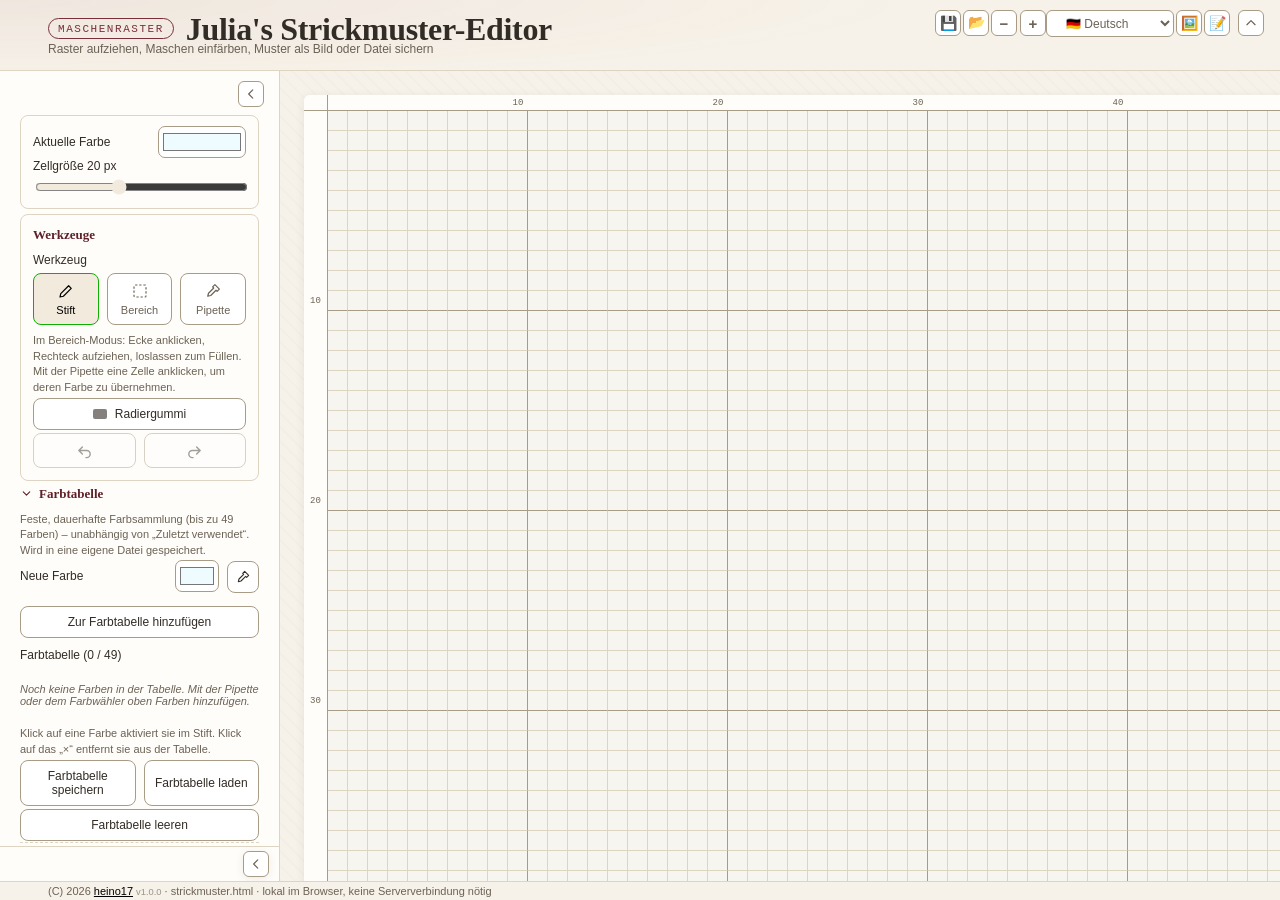
==== commit ba3b782a: "**🌹 Give them Version #1 💫**" ====
--- a/strickmuster.html
+++ b/strickmuster.html
@@ -20,6 +20,7 @@
 <html lang="de">
 <head>
 <meta charset="UTF-8">
+<meta name="copyright" content="2026 - heino17" />
 <meta name="viewport" content="width=device-width, initial-scale=1.0">
 <title data-i18n="meta_title">Julia's Strickmuster Editor</title>
 <link rel="stylesheet" href="strickmuster.css">
@@ -366,11 +367,17 @@
   </main>
 
   <footer class="app-footer">
-    <span><span data-i18n="footer_before">(C) 2026</span> <a style="color: #000 !important;" target="_blank" href="https://github.com/heino17/Knitting-Pattern-Editor">heino17</a> <span data-i18n="footer_after">· strickmuster.html · lokal im Browser, keine Serververbindung nötig</span></span>
+    <span><span data-i18n="footer_before">(C) 2026</span> <a style="color: #000 !important;" target="_blank" href="https://github.com/heino17/Knitting-Pattern-Editor">heino17</a> <span id="appVersionTag" style="opacity: 0.65; font-size: 0.85em;"></span> <span data-i18n="footer_after">· strickmuster.html · lokal im Browser, keine Serververbindung nötig</span></span>
   </footer>
 
 <script>
 (() => {
+  // --- App-Version ---
+  // Bei jedem inhaltlichen Update hochzählen (SemVer: MAJOR.MINOR.PATCH).
+  // Wird im Footer neben "heino17" angezeigt.
+  const APP_VERSION = '1.0.0';
+  document.getElementById('appVersionTag').textContent = 'v' + APP_VERSION;
+
   // --- i18n ---
   const LANG_KEY = 'strickmuster-lang';
   const langSelect = document.getElementById('langSelect');
--- a/strickmuster.css
+++ b/strickmuster.css
@@ -886,15 +886,28 @@
   background: var(--cell-empty);
   border-right: 1px solid var(--line);
   border-bottom: 1px solid var(--line);
+  touch-action: none;
+}
+
+/* Performance: Der Werkzeug-Cursor wird bewusst NICHT über einen
+   Nachfahren-Selektor (".board--tool-x .cell") gesetzt, sondern direkt
+   auf ".board" - cursor ist eine vererbte CSS-Eigenschaft, daher reicht
+   eine einzige Regel auf dem Container, die an alle Zellen "durchgereicht"
+   wird. Bei großen Rastern (z.B. 200x200 = 40.000 Zellen) müsste der
+   Browser sonst bei jedem Werkzeugwechsel 40.000 Selektor-Treffer einzeln
+   auflösen und den (SVG-)Cursor pro Element neu berechnen - das war die
+   Ursache für die spürbare Verzögerung beim Aktivieren der Pipette.
+   WICHTIG: .cell darf daher selbst KEIN "cursor" mehr explizit setzen,
+   sonst wird die Vererbung vom Elternelement blockiert. */
+.board {
   cursor: crosshair;
-  touch-action: none;
-}
-
-.board--tool-paint .cell {
+}
+
+.board--tool-paint {
   cursor: url("data:image/svg+xml;utf8,<svg xmlns='http://www.w3.org/2000/svg' width='24' height='24' viewBox='0 0 24 24'><path d='M4 20l1-4.5L15.5 5 19 8.5 8.5 19 4 20z' fill='%23322c26' stroke='white' stroke-width='1.2' stroke-linejoin='round'/></svg>") 4 20, crosshair;
 }
 
-.board--tool-pipette .cell {
+.board--tool-pipette {
   cursor: url("data:image/svg+xml;utf8,<svg xmlns='http://www.w3.org/2000/svg' width='24' height='24' viewBox='0 0 24 24'><path d='M14.5 3.5l6 6-3 3-1.5-1.5L9 18l-4 1 1-4 7-7L11.5 6.5l3-3z' fill='%23322c26' stroke='white' stroke-width='1.2' stroke-linejoin='round' stroke-linecap='round'/></svg>") 5 19, crosshair;
 }
 
@@ -905,8 +918,10 @@
 
 /* Lupen-Cursor, solange Strg/Cmd gedrückt gehalten wird (Hinweis auf die
    Zoom-per-Mausrad-Funktion) - überstimmt die Werkzeug-Cursor (Stift/
-   Pipette), da diese Regel weiter unten im Stylesheet steht. */
-.board--zoom-cursor .cell {
+   Pipette), da diese Regel weiter unten im Stylesheet steht. Aus
+   Performance-Gründen ebenfalls auf .board statt .board .cell (siehe
+   Kommentar bei .board weiter oben). */
+.board--zoom-cursor {
   cursor: zoom-in;
 }
 
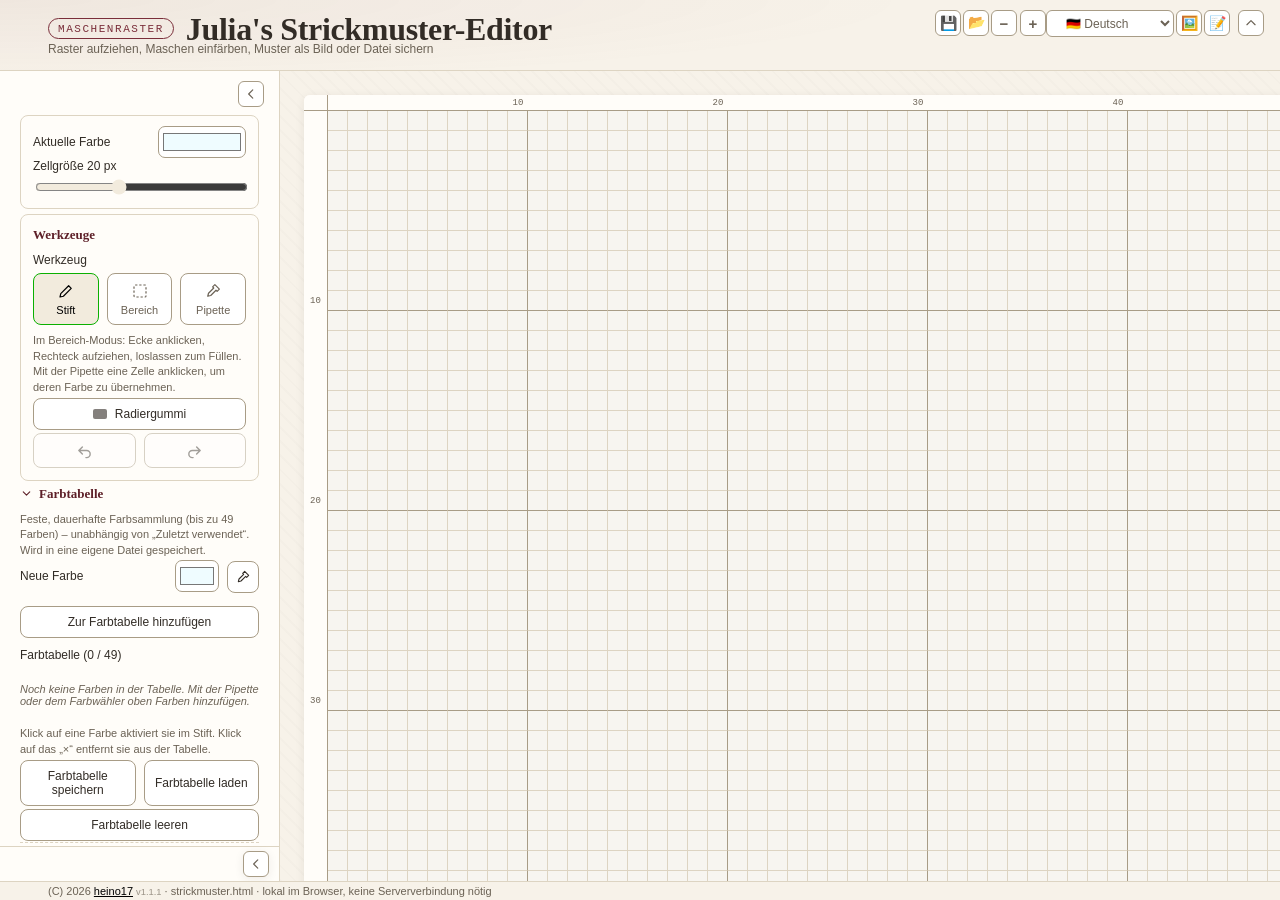
==== commit 1d6c7e86: "**🔴🟢🟣 DMC color table integrated** - Editable DMC color chart included. “Load Image into Grid” can n" ====
--- a/strickmuster.html
+++ b/strickmuster.html
@@ -25,6 +25,7 @@
 <title data-i18n="meta_title">Julia's Strickmuster Editor</title>
 <link rel="stylesheet" href="strickmuster.css">
 <script src="lang.js"></script>
+<script src="dmc_colors.js"></script>
 </head>
 <body>
 
@@ -247,6 +248,12 @@
             <span data-i18n="import_snap_palette_label">Auf meine Farbtabelle einrasten</span>
           </label>
           <p class="panel__note" data-i18n="import_snap_palette_note">Jede Masche bekommt die ähnlichste Farbe aus deiner gespeicherten Farbtabelle statt einer frei berechneten Farbe. Wird zusätzlich zu den Farbstufen angewendet.</p>
+          <label class="field field--checkbox">
+            <input type="checkbox" id="importSnapDmc">
+            <span data-i18n="import_snap_dmc_label">Auf DMC-Farbtabelle einrasten</span>
+            <a href="edit_dmc_colors.html" id="editDmcColorsLink" class="edit-dmc-link" target="dmc-color-editor" title="DMC-Farbtabelle bearbeiten" data-i18n-title="edit_dmc_colors_link_title" aria-label="DMC-Farbtabelle bearbeiten" data-i18n-aria-label="edit_dmc_colors_link_title">✏️</a>
+          </label>
+          <p class="panel__note" data-i18n="import_snap_dmc_note">Jede Masche bekommt die ähnlichste Farbe aus der hinterlegten DMC-Garnfarbtabelle. Schließt sich mit „Auf meine Farbtabelle einrasten" gegenseitig aus.</p>
           <p class="panel__note"><span data-i18n="import_note_before">Das Bild wird auf das aktuelle Raster (</span><span id="importSizeHint">50 × 50</span><span data-i18n="import_note_after">, Breite × Höhe) gestreckt und in Pixelfarben umgesetzt.</span></p>
           <div class="btn-row">
             <button id="exportJsonBtn" class="btn" data-i18n="export_json_btn">Muster speichern</button>
@@ -375,7 +382,7 @@
   // --- App-Version ---
   // Bei jedem inhaltlichen Update hochzählen (SemVer: MAJOR.MINOR.PATCH).
   // Wird im Footer neben "heino17" angezeigt.
-  const APP_VERSION = '1.0.0';
+  const APP_VERSION = '1.1.1';
   document.getElementById('appVersionTag').textContent = 'v' + APP_VERSION;
 
   // --- i18n ---
@@ -435,6 +442,10 @@
     // Hintergrundbild-Sichtbarkeits-Button zeigt "Bild ausblenden" ODER
     // "Bild einblenden", je nach Zustand - kein fixer data-i18n-Text.
     if (typeof updateBgImageToggleBtnLabel === 'function') updateBgImageToggleBtnLabel();
+
+    // Link zu edit_dmc_colors.html soll immer die aktuell gewählte Sprache
+    // als ?lang= mitgeben.
+    if (typeof updateEditDmcColorsLinkHref === 'function') updateEditDmcColorsLinkHref();
   }
 
   if (langSelect) {
@@ -508,6 +519,8 @@
   const importLevels = document.getElementById('importLevels');
   const importLevelsOut = document.getElementById('importLevelsOut');
   const importSnapPalette = document.getElementById('importSnapPalette');
+  const importSnapDmc = document.getElementById('importSnapDmc');
+  const editDmcColorsLink = document.getElementById('editDmcColorsLink');
   const importSizeHint = document.getElementById('importSizeHint');
   const exportPngBtn = document.getElementById('exportPngBtn');
   const showGrid10 = document.getElementById('showGrid10');
@@ -972,6 +985,34 @@
     importSnapPalette.title = hasPalette ? '' : t('import_snap_palette_empty_title');
   }
 
+  // "Auf meine Farbtabelle einrasten" und "Auf DMC-Farbtabelle einrasten"
+  // schließen sich gegenseitig aus - beim Aktivieren der einen wird die
+  // andere automatisch deaktiviert.
+  importSnapPalette.addEventListener('change', () => {
+    if (importSnapPalette.checked) importSnapDmc.checked = false;
+  });
+  importSnapDmc.addEventListener('change', () => {
+    if (importSnapDmc.checked) importSnapPalette.checked = false;
+  });
+
+  // Link zu edit_dmc_colors.html: sitzt innerhalb des <label>, daher darf ein
+  // Klick darauf nicht zusätzlich die Checkbox umschalten (Label-Klickverhalten
+  // würde das sonst tun). Außerdem wird die aktuelle Sprache als ?lang=
+  // mitgegeben, damit das Tool gleich in der passenden Sprache öffnet.
+  // target="dmc-color-editor" (statt "_blank") sorgt dafür, dass ein bereits
+  // offener Tab wiederverwendet statt bei jedem Klick ein neuer geöffnet wird.
+  // WICHTIG: kein rel="noopener" hier - das würde die opener-Beziehung zum
+  // neuen Tab kappen, wodurch der Browser den benannten Tab nicht mehr
+  // wiederfindet und stattdessen jedes Mal einen neuen öffnet.
+  function updateEditDmcColorsLinkHref() {
+    if (!editDmcColorsLink) return;
+    editDmcColorsLink.href = 'edit_dmc_colors.html?lang=' + encodeURIComponent(currentLang);
+  }
+  if (editDmcColorsLink) {
+    editDmcColorsLink.addEventListener('click', (e) => e.stopPropagation());
+    updateEditDmcColorsLinkHref();
+  }
+
   paletteAddBtn.addEventListener('click', () => addToPalette(paletteNewColor.value));
 
   palettePickBtn.addEventListener('click', () => {
@@ -1994,11 +2035,34 @@
     return bestHex;
   }
 
+  // Findet die Farbe aus der DMC-Farbtabelle (dmc_colors.js), die am
+  // nächsten an der übergebenen Farbe liegt. Nur Farben mit active: true
+  // werden berücksichtigt (Einzelfarben lassen sich direkt in dmc_colors.js
+  // deaktivieren, z. B. wenn ein Garn gerade nicht vorrätig ist).
+  function nearestDmcColor(r, g, b) {
+    let bestHex = null;
+    let bestDist = Infinity;
+    const list = (typeof DMC_COLORS !== 'undefined') ? DMC_COLORS : [];
+    for (const entry of list) {
+      if (!entry.active) continue;
+      const p = hexToRgb(entry.hex);
+      const dr = p.r - r, dg = p.g - g, db = p.b - b;
+      const dist = dr * dr + dg * dg + db * db;
+      if (dist < bestDist) {
+        bestDist = dist;
+        bestHex = entry.hex;
+      }
+    }
+    return bestHex;
+  }
+
   function applyImageToGrid(img) {
     const rows = state.rows;
     const cols = state.cols;
     const levels = Number(importLevels.value); // 0 = aus (volle Farbtiefe)
     const snapToPalette = importSnapPalette.checked && paletteColors.length > 0;
+    const dmcList = (typeof DMC_COLORS !== 'undefined') ? DMC_COLORS : [];
+    const snapToDmc = importSnapDmc.checked && dmcList.some(c => c.active);
 
     // Bild zunächst auf eine moderate Arbeitsgröße bringen (schneller & der
     // Browser glättet dabei bereits sinnvoll vor), danach exakt blockweise mitteln.
@@ -2047,6 +2111,8 @@
         let hex = rgbToHex(rAvg, gAvg, bAvg);
         if (snapToPalette) {
           hex = nearestPaletteColor(rAvg, gAvg, bAvg) || hex;
+        } else if (snapToDmc) {
+          hex = nearestDmcColor(rAvg, gAvg, bAvg) || hex;
         }
         newColors[r * cols + c] = hex;
       }
--- a/strickmuster.css
+++ b/strickmuster.css
@@ -591,6 +591,30 @@
 }
 .field--checkbox input { accent-color: var(--wine); }
 
+.edit-dmc-link {
+  margin-left: auto;
+  flex: none;
+  display: inline-flex;
+  align-items: center;
+  justify-content: center;
+  width: 22px;
+  height: 22px;
+  border-radius: 6px;
+  text-decoration: none;
+  font-size: 13px;
+  line-height: 1;
+  opacity: 0.75;
+  cursor: pointer;
+}
+.edit-dmc-link:hover {
+  background: #f2ebdd;
+  opacity: 1;
+}
+.edit-dmc-link:focus-visible {
+  outline: 2px solid var(--wine);
+  outline-offset: 1px;
+}
+
 .field-label {
   font-size: 12px;
   font-weight: 500;
@@ -904,11 +928,11 @@
 }
 
 .board--tool-paint {
-  cursor: url("data:image/svg+xml;utf8,<svg xmlns='http://www.w3.org/2000/svg' width='24' height='24' viewBox='0 0 24 24'><path d='M4 20l1-4.5L15.5 5 19 8.5 8.5 19 4 20z' fill='%23322c26' stroke='white' stroke-width='1.2' stroke-linejoin='round'/></svg>") 4 20, crosshair;
+  cursor: url("data:image/svg+xml;utf8,<svg xmlns='http://www.w3.org/2000/svg' width='24' height='24' viewBox='0 0 24 24'><path d='M4 20l1-4.5L15.5 5 19 8.5 8.5 19 4 20z' fill='%23322c26' stroke='white' stroke-width='1.2' stroke-linejoin='round' transform='rotate(90 12 12)'/></svg>") 4 4, crosshair;
 }
 
 .board--tool-pipette {
-  cursor: url("data:image/svg+xml;utf8,<svg xmlns='http://www.w3.org/2000/svg' width='24' height='24' viewBox='0 0 24 24'><path d='M14.5 3.5l6 6-3 3-1.5-1.5L9 18l-4 1 1-4 7-7L11.5 6.5l3-3z' fill='%23322c26' stroke='white' stroke-width='1.2' stroke-linejoin='round' stroke-linecap='round'/></svg>") 5 19, crosshair;
+  cursor: url("data:image/svg+xml;utf8,<svg xmlns='http://www.w3.org/2000/svg' width='24' height='24' viewBox='0 0 24 24'><path d='M14.5 3.5l6 6-3 3-1.5-1.5L9 18l-4 1 1-4 7-7L11.5 6.5l3-3z' fill='%23322c26' stroke='white' stroke-width='1.2' stroke-linejoin='round' stroke-linecap='round' transform='rotate(90 12 12)'/></svg>") 5 5, crosshair;
 }
 
 .board--grid10 .cell--edge-v { border-right: 1.5px solid var(--line-bold); }
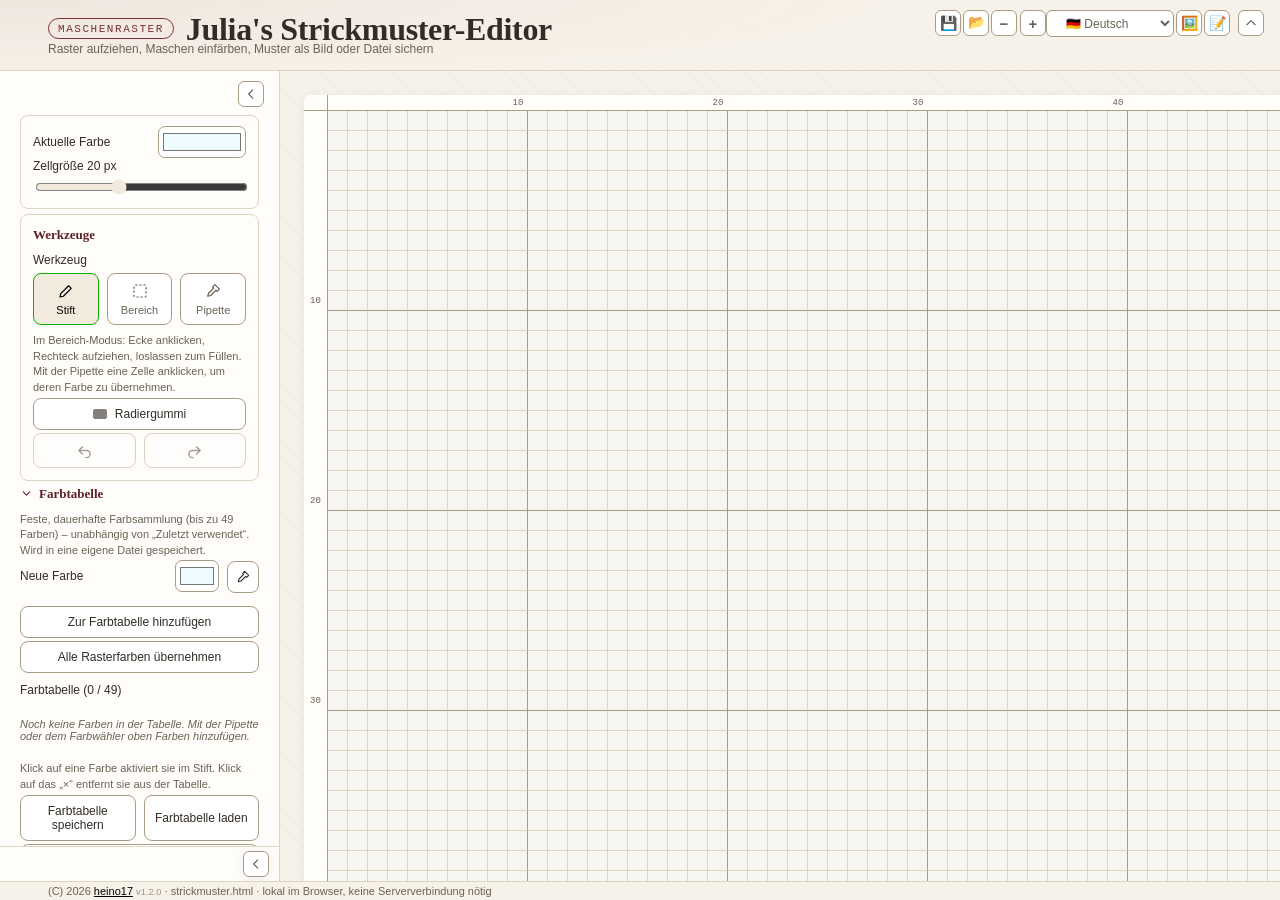
==== commit 0afec52b: "**Export Color Palette as DMC color chart 🔴🟢🟣** - Export the current color chart as a list of DMC na" ====
--- a/strickmuster.html
+++ b/strickmuster.html
@@ -205,8 +205,10 @@
             </button>
           </div>
           <button type="button" id="paletteAddBtn" class="btn" data-i18n="palette_add_btn">Zur Farbtabelle hinzufügen</button>
+          <button type="button" id="paletteAddGridColorsBtn" class="btn" data-i18n="palette_add_grid_colors_btn">Alle Rasterfarben übernehmen</button>
 
           <div class="field-label" id="paletteCountLabel">Farbtabelle (0 / 49)</div>
+          <div class="field-label field-label--filename" id="paletteFileNameLabel" hidden></div>
           <div class="palette-grid" id="paletteGrid" aria-label="Farbtabelle" data-i18n-aria-label="palette_grid_aria"></div>
           <p class="panel__note" data-i18n="palette_usage_note">Klick auf eine Farbe aktiviert sie im Stift. Klick auf das "×" entfernt sie aus der Tabelle.</p>
 
@@ -217,6 +219,7 @@
               <input type="file" id="paletteImportInput" accept="application/json" hidden>
             </label>
           </div>
+          <button type="button" id="paletteDmcNamesBtn" class="btn" data-i18n="palette_dmc_names_btn">🧵 DMC-Namensliste</button>
           <button type="button" id="paletteClearBtn" class="btn" data-i18n="palette_clear_btn">Farbtabelle leeren</button>
           </div>
         </section>
@@ -377,12 +380,32 @@
     <span><span data-i18n="footer_before">(C) 2026</span> <a style="color: #000 !important;" target="_blank" href="https://github.com/heino17/Knitting-Pattern-Editor">heino17</a> <span id="appVersionTag" style="opacity: 0.65; font-size: 0.85em;"></span> <span data-i18n="footer_after">· strickmuster.html · lokal im Browser, keine Serververbindung nötig</span></span>
   </footer>
 
+  <div class="modal-overlay" id="dmcNamesModalOverlay" hidden>
+    <div class="modal" role="dialog" aria-modal="true" aria-labelledby="dmcNamesModalTitle">
+      <div class="modal__header">
+        <h2 id="dmcNamesModalTitle" data-i18n="dmc_names_modal_title">DMC-Namensliste</h2>
+        <button type="button" id="dmcNamesModalCloseBtn" class="modal__close" aria-label="Schließen" data-i18n-aria-label="dmc_names_modal_close_aria">✕</button>
+      </div>
+      <p class="panel__note" data-i18n="dmc_names_modal_intro">Für jede Farbe der Farbtabelle wird das jeweils ähnlichste aktive DMC-Garn angezeigt.</p>
+      <p class="dmc-names-meta" id="dmcNamesSourceLabel" hidden></p>
+      <p class="dmc-names-meta" id="dmcNamesCountLabel"></p>
+      <div class="modal__body">
+        <ul class="dmc-names-list" id="dmcNamesList"></ul>
+      </div>
+      <div class="modal__footer">
+        <button type="button" id="dmcNamesCopyBtn" class="btn" data-i18n="dmc_names_copy_btn">📋 Liste kopieren</button>
+        <button type="button" id="dmcNamesDownloadBtn" class="btn" data-i18n="dmc_names_download_btn">💾 Als Textdatei speichern</button>
+        <button type="button" id="dmcNamesDownloadHtmlBtn" class="btn" data-i18n="dmc_names_download_html_btn">🎨 Als HTML mit Farben speichern</button>
+      </div>
+    </div>
+  </div>
+
 <script>
 (() => {
   // --- App-Version ---
   // Bei jedem inhaltlichen Update hochzählen (SemVer: MAJOR.MINOR.PATCH).
   // Wird im Footer neben "heino17" angezeigt.
-  const APP_VERSION = '1.1.1';
+  const APP_VERSION = '1.2.0';
   document.getElementById('appVersionTag').textContent = 'v' + APP_VERSION;
 
   // --- i18n ---
@@ -538,11 +561,22 @@
   const paletteNewColor = document.getElementById('paletteNewColor');
   const palettePickBtn = document.getElementById('palettePickBtn');
   const paletteAddBtn = document.getElementById('paletteAddBtn');
+  const paletteAddGridColorsBtn = document.getElementById('paletteAddGridColorsBtn');
   const paletteCountLabel = document.getElementById('paletteCountLabel');
+  const paletteFileNameLabel = document.getElementById('paletteFileNameLabel');
   const paletteGrid = document.getElementById('paletteGrid');
   const paletteExportBtn = document.getElementById('paletteExportBtn');
   const paletteImportInput = document.getElementById('paletteImportInput');
   const paletteClearBtn = document.getElementById('paletteClearBtn');
+  const paletteDmcNamesBtn = document.getElementById('paletteDmcNamesBtn');
+  const dmcNamesModalOverlay = document.getElementById('dmcNamesModalOverlay');
+  const dmcNamesModalCloseBtn = document.getElementById('dmcNamesModalCloseBtn');
+  const dmcNamesList = document.getElementById('dmcNamesList');
+  const dmcNamesSourceLabel = document.getElementById('dmcNamesSourceLabel');
+  const dmcNamesCountLabel = document.getElementById('dmcNamesCountLabel');
+  const dmcNamesCopyBtn = document.getElementById('dmcNamesCopyBtn');
+  const dmcNamesDownloadBtn = document.getElementById('dmcNamesDownloadBtn');
+  const dmcNamesDownloadHtmlBtn = document.getElementById('dmcNamesDownloadHtmlBtn');
   const headerPalette = document.getElementById('headerPalette');
   const bgImageBtn = document.getElementById('bgImageBtn');
   const bgImageMenu = document.getElementById('bgImageMenu');
@@ -858,6 +892,65 @@
     paletteColors.push(hex);
     savePaletteToStorage();
     renderPalette();
+  }
+
+  // Sammelt alle im aktuellen Raster tatsächlich verwendeten Farben (nur
+  // bewusst bemalte Zellen, state.touched - leere Zellen mit bloßer
+  // Hintergrundfarbe zählen nicht mit), eindeutig und ohne feste Reihenfolge-
+  // Garantie außer "erstes Auftreten im Raster zuerst".
+  function collectGridColors() {
+    const seen = new Set();
+    const result = [];
+    for (let i = 0; i < state.colors.length; i++) {
+      if (!state.touched[i]) continue;
+      const hex = state.colors[i].toLowerCase();
+      if (seen.has(hex)) continue;
+      seen.add(hex);
+      result.push(state.colors[i]);
+    }
+    return result;
+  }
+
+  // Übernimmt alle Rasterfarben in die Farbtabelle, bis die 49er-Obergrenze
+  // erreicht ist. Bereits vorhandene Farben werden übersprungen, keine
+  // Duplikate. Meldet per Toast/Alert, falls nicht alle Farben Platz fanden.
+  function addGridColorsToPalette() {
+    const gridColors = collectGridColors();
+    if (gridColors.length === 0) {
+      alert(t('palette_add_grid_colors_empty_msg'));
+      return;
+    }
+
+    const existing = new Set(paletteColors.map(c => c.toLowerCase()));
+    let added = 0;
+    let skippedFull = 0;
+
+    for (const hex of gridColors) {
+      const normalized = hex.toLowerCase();
+      if (existing.has(normalized)) continue; // schon in der Farbtabelle
+      if (paletteColors.length >= PALETTE_MAX) {
+        skippedFull++;
+        continue;
+      }
+      paletteColors.push(hex);
+      existing.add(normalized);
+      added++;
+    }
+
+    if (added > 0) {
+      savePaletteToStorage();
+      renderPalette();
+    }
+
+    if (skippedFull > 0) {
+      alert(t('palette_add_grid_colors_full_msg')
+        .replace('{added}', added)
+        .replace('{skipped}', skippedFull));
+    } else if (added === 0) {
+      alert(t('palette_add_grid_colors_none_new_msg'));
+    } else {
+      alert(t('palette_add_grid_colors_success_msg').replace('{added}', added));
+    }
   }
 
   function removeFromPalette(hex) {
@@ -974,6 +1067,22 @@
     }
     paletteCountLabel.textContent = t('palette_count_label') + ' (' + paletteColors.length + ' / ' + PALETTE_MAX + ')';
 
+    // Zweite Zeile: Name der zuletzt geladenen Farbtabelle-Datei, falls
+    // vorhanden - sonst ganz ausgeblendet (kein Platzhaltertext). Nutzt den
+    // gleichen Namens-Helfer wie die DMC-Namensliste.
+    if (paletteFileNameLabel) {
+      const baseName = (typeof currentPaletteFileBaseName === 'function') ? currentPaletteFileBaseName() : null;
+      if (baseName) {
+        paletteFileNameLabel.textContent = baseName;
+        paletteFileNameLabel.title = baseName; // voller Name als Tooltip, falls per Ellipsis abgeschnitten
+        paletteFileNameLabel.hidden = false;
+      } else {
+        paletteFileNameLabel.textContent = '';
+        paletteFileNameLabel.removeAttribute('title');
+        paletteFileNameLabel.hidden = true;
+      }
+    }
+
     headerPalette.innerHTML = '';
     paletteColors.forEach(hex => headerPalette.appendChild(makePaletteSwatch(hex, true)));
 
@@ -1014,6 +1123,7 @@
   }
 
   paletteAddBtn.addEventListener('click', () => addToPalette(paletteNewColor.value));
+  paletteAddGridColorsBtn.addEventListener('click', addGridColorsToPalette);
 
   palettePickBtn.addEventListener('click', () => {
     pickingPaletteColor = !pickingPaletteColor;
@@ -1025,17 +1135,22 @@
     }
   });
 
+  // Merkt sich den zuletzt geladenen Farbtabelle-Dateinamen, analog zum
+  // Muster-Dateinamen oben. paletteFileLoaded unterscheidet "wurde wirklich
+  // eine Datei geladen" von "steht noch auf dem Startwert" - relevant für
+  // die DMC-Namensliste und die Dateinamen-Anzeige, die den Namen nur
+  // zeigen/vorschlagen, wenn er echt ist.
+  let lastPaletteFileName = 'Farbtabelle.json';
+  let paletteFileLoaded = false;
+
   paletteClearBtn.addEventListener('click', () => {
     if (!paletteColors.length) return;
     if (!confirm(t('palette_confirm_clear'))) return;
     paletteColors = [];
+    paletteFileLoaded = false; // geleerte Tabelle hat keine "Quelle" mehr
     savePaletteToStorage();
     renderPalette();
   });
-
-  // Merkt sich den zuletzt geladenen Farbtabelle-Dateinamen, analog zum
-  // Muster-Dateinamen oben.
-  let lastPaletteFileName = 'Farbtabelle.json';
 
   paletteExportBtn.addEventListener('click', () => {
     const blob = new Blob([JSON.stringify({ colors: paletteColors }, null, 2)], { type: 'application/json' });
@@ -1057,9 +1172,10 @@
         const colors = Array.isArray(data) ? data : data.colors; // beide Formen tolerieren
         if (!Array.isArray(colors)) throw new Error(t('err_invalid_format'));
         paletteColors = colors.filter(c => typeof c === 'string').slice(0, PALETTE_MAX);
+        lastPaletteFileName = file.name || lastPaletteFileName;
+        paletteFileLoaded = true;
         savePaletteToStorage();
         renderPalette();
-        lastPaletteFileName = file.name || lastPaletteFileName;
       } catch (err) {
         alert(t('err_file_read') + err.message);
       }
@@ -2054,6 +2170,338 @@
       }
     }
     return bestHex;
+  }
+
+  // Wie nearestDmcColor(), gibt aber den kompletten DMC-Eintrag zurück
+  // (Nummer, Name, Hex) statt nur der Hex-Farbe - Grundlage für die
+  // "Farbtabelle als DMC-Namensliste"-Funktion. Nimmt eine Hex-Farbe direkt
+  // entgegen statt r/g/b einzeln.
+  function nearestDmcEntry(hex) {
+    const { r, g, b } = hexToRgb(hex);
+    let best = null;
+    let bestDist = Infinity;
+    const list = (typeof DMC_COLORS !== 'undefined') ? DMC_COLORS : [];
+    for (const entry of list) {
+      if (!entry.active) continue;
+      const p = hexToRgb(entry.hex);
+      const dr = p.r - r, dg = p.g - g, db = p.b - b;
+      const dist = dr * dr + dg * dg + db * db;
+      if (dist < bestDist) {
+        bestDist = dist;
+        best = entry;
+      }
+    }
+    return best;
+  }
+
+  // --- DMC-Namensliste (Modal) ---
+  // Baut für jede aktuelle Farbtabellen-Farbe eine Zeile mit Swatch,
+  // DMC-Nummer und -Name. Wird sowohl fürs Rendern im Modal als auch für
+  // Kopieren/Download als reiner Text verwendet.
+  function buildDmcNamesRows() {
+    return paletteColors.map(hex => ({ hex, entry: nearestDmcEntry(hex) }));
+  }
+
+  // Liefert den "nackten" Namen der zuletzt geladenen Farbtabelle-Datei
+  // (ohne Dateiendung), oder null, wenn noch keine Datei geladen wurde -
+  // z. B. "Farbtabelle_Blueten_Farben_1" aus "Farbtabelle_Blueten_Farben_1.json".
+  function currentPaletteFileBaseName() {
+    if (!paletteFileLoaded) return null;
+    return lastPaletteFileName.replace(/\.[^.]+$/, '');
+  }
+
+  function dmcNamesRowsToText(rows) {
+    const lines = [];
+    const baseName = currentPaletteFileBaseName();
+    if (baseName) lines.push(t('dmc_names_source_label') + ': ' + baseName);
+    lines.push(t('dmc_names_count_label') + ': ' + rows.length);
+    lines.push('');
+    rows.forEach(({ hex, entry }) => {
+      if (!entry) lines.push(hex + ' \u2192 ' + t('dmc_names_no_match'));
+      else lines.push(hex + ' \u2192 DMC ' + entry.code + ' ' + entry.name);
+    });
+    return lines.join('\n');
+  }
+
+  function renderDmcNamesModal() {
+    const rows = buildDmcNamesRows();
+    const baseName = currentPaletteFileBaseName();
+    dmcNamesSourceLabel.textContent = baseName
+      ? t('dmc_names_source_label') + ': ' + baseName
+      : '';
+    dmcNamesSourceLabel.hidden = !baseName;
+    dmcNamesCountLabel.textContent = t('dmc_names_count_label') + ': ' + rows.length;
+
+    dmcNamesList.innerHTML = '';
+
+    if (rows.length === 0) {
+      const li = document.createElement('li');
+      li.className = 'dmc-none';
+      li.textContent = t('dmc_names_palette_empty');
+      dmcNamesList.appendChild(li);
+      return;
+    }
+
+    rows.forEach(({ hex, entry }) => {
+      const li = document.createElement('li');
+
+      const swatch = document.createElement('span');
+      swatch.className = 'swatch';
+      swatch.style.background = hex;
+
+      const info = document.createElement('span');
+      info.className = 'dmc-info';
+      if (entry) {
+        info.innerHTML = '<span class="dmc-code">DMC ' + entry.code + '</span> '
+          + '<span class="dmc-name">' + entry.name + '</span>';
+      } else {
+        info.innerHTML = '<span class="dmc-none">' + t('dmc_names_no_match') + '</span>';
+      }
+
+      li.appendChild(swatch);
+      li.appendChild(info);
+      dmcNamesList.appendChild(li);
+    });
+  }
+
+  function openDmcNamesModal() {
+    renderDmcNamesModal();
+    dmcNamesModalOverlay.hidden = false;
+  }
+
+  function closeDmcNamesModal() {
+    dmcNamesModalOverlay.hidden = true;
+  }
+
+  if (paletteDmcNamesBtn) {
+    paletteDmcNamesBtn.addEventListener('click', openDmcNamesModal);
+  }
+  if (dmcNamesModalCloseBtn) {
+    dmcNamesModalCloseBtn.addEventListener('click', closeDmcNamesModal);
+  }
+  if (dmcNamesModalOverlay) {
+    // Klick auf den dunklen Hintergrund schließt das Modal, Klick auf den
+    // Inhalt selbst nicht (kein stopPropagation im Inhalt nötig - der
+    // Overlay-Klick greift nur, wenn das Overlay-Element selbst getroffen wird).
+    dmcNamesModalOverlay.addEventListener('click', (e) => {
+      if (e.target === dmcNamesModalOverlay) closeDmcNamesModal();
+    });
+  }
+  document.addEventListener('keydown', (e) => {
+    if (e.key === 'Escape' && dmcNamesModalOverlay && !dmcNamesModalOverlay.hidden) {
+      closeDmcNamesModal();
+    }
+  });
+
+  if (dmcNamesCopyBtn) {
+    dmcNamesCopyBtn.addEventListener('click', async () => {
+      const text = dmcNamesRowsToText(buildDmcNamesRows());
+      try {
+        await navigator.clipboard.writeText(text);
+        dmcNamesCopyBtn.textContent = t('dmc_names_copied_confirm');
+        setTimeout(() => { dmcNamesCopyBtn.textContent = t('dmc_names_copy_btn'); }, 1600);
+      } catch (err) {
+        // Clipboard-API evtl. nicht verfügbar (z. B. sehr alte Browser oder
+        // fehlende Berechtigung) - Fallback: Text in einem Prompt anzeigen,
+        // damit er sich trotzdem manuell markieren/kopieren lässt.
+        window.prompt(t('dmc_names_copy_fallback_prompt'), text);
+      }
+    });
+  }
+
+  // Baut einen sinnvollen Dateinamen-Vorschlag für den Download. Nutzt den
+  // Namen der zuletzt geladenen Farbtabelle-Datei, falls vorhanden, sonst
+  // den generischen Standardnamen. sanitizeForFileName entfernt Zeichen, die
+  // in Dateinamen Probleme machen könnten.
+  function sanitizeForFileName(str) {
+    return str.replace(/[\\/:*?"<>|]/g, '').trim();
+  }
+
+  function buildDmcNamesDownloadFileName(extension) {
+    const baseName = currentPaletteFileBaseName();
+    const stem = baseName ? sanitizeForFileName(baseName) : null;
+    return (stem ? 'dmc-farbtabelle-' + stem : 'dmc-farbtabelle') + '.' + extension;
+  }
+
+  if (dmcNamesDownloadBtn) {
+    dmcNamesDownloadBtn.addEventListener('click', () => {
+      const text = dmcNamesRowsToText(buildDmcNamesRows());
+      const blob = new Blob([text], { type: 'text/plain' });
+      const url = URL.createObjectURL(blob);
+      const a = document.createElement('a');
+      a.href = url;
+      a.download = buildDmcNamesDownloadFileName('txt');
+      document.body.appendChild(a);
+      a.click();
+      document.body.removeChild(a);
+      URL.revokeObjectURL(url);
+    });
+  }
+
+  // Baut eine eigenständige, kleine HTML-Datei mit denselben Farbfeld-Zeilen
+  // wie im Modal - anders als .txt kann sie die tatsächlichen Farbflächen
+  // zeigen. Enthält ihr eigenes, minimales CSS (keine Abhängigkeit von
+  // strickmuster.css), damit die Datei für sich allein funktioniert, auch
+  // wenn sie später an einem anderen Ort geöffnet wird. Enthält bewusst auch
+  // Quellname und Farbanzahl im Text, da die Datei eigenständig ist und
+  // diese Zusatzinfo sonst verloren ginge.
+  function escapeHtml(str) {
+    return String(str)
+      .replace(/&/g, '&amp;')
+      .replace(/</g, '&lt;')
+      .replace(/>/g, '&gt;')
+      .replace(/"/g, '&quot;');
+  }
+
+  // Wandelt Hex in HSL um - Grundlage für die Sortierung "nach Farbton"
+  // (Regenbogen, sortiert nach Hue) und "nach Helligkeit" (sortiert nach
+  // Lightness) im exportierten HTML. Reine Hilfsfunktion, unabhängig vom
+  // Rest der App.
+  function hexToHsl(hex) {
+    const { r, g, b } = hexToRgb(hex);
+    const rn = r / 255, gn = g / 255, bn = b / 255;
+    const max = Math.max(rn, gn, bn), min = Math.min(rn, gn, bn);
+    let h = 0, s = 0;
+    const l = (max + min) / 2;
+    const d = max - min;
+    if (d !== 0) {
+      s = l > 0.5 ? d / (2 - max - min) : d / (max + min);
+      switch (max) {
+        case rn: h = ((gn - bn) / d + (gn < bn ? 6 : 0)); break;
+        case gn: h = ((bn - rn) / d + 2); break;
+        default: h = ((rn - gn) / d + 4); break;
+      }
+      h *= 60;
+    }
+    return { h, s, l };
+  }
+
+  function buildDmcNamesHtmlDocument(rows) {
+    const title = t('dmc_names_modal_title');
+    const baseName = currentPaletteFileBaseName();
+    const metaHtml = (baseName
+        ? '<p class="meta">' + escapeHtml(t('dmc_names_source_label')) + ': ' + escapeHtml(baseName) + '</p>\n'
+        : '')
+      + '<p class="meta">' + escapeHtml(t('dmc_names_count_label')) + ': ' + rows.length + '</p>\n';
+
+    // Für jede Zeile die Sortierschlüssel als data-* Attribute mitgeben, damit
+    // das kleine Inline-Script in der exportierten Datei rein per DOM
+    // (Array aus <li>-Elementen, nach Attribut sortiert, neu angehängt)
+    // umsortieren kann - ganz ohne eigene Datenstruktur im exportierten JS.
+    const rowsHtml = rows.length === 0
+      ? '<li class="dmc-none">' + escapeHtml(t('dmc_names_palette_empty')) + '</li>'
+      : rows.map(({ hex, entry }, index) => {
+          const infoHtml = entry
+            ? '<span class="dmc-code">DMC ' + escapeHtml(entry.code) + '</span> '
+              + '<span class="dmc-name">' + escapeHtml(entry.name) + '</span>'
+            : '<span class="dmc-none">' + escapeHtml(t('dmc_names_no_match')) + '</span>';
+          const { h, l } = hexToHsl(hex);
+          // Fehlender Match sortiert bei Nummer/Name ans Ende, statt vorne
+          // zu erscheinen wie es "" oder 0 tun würde.
+          const sortCode = entry ? parseInt(entry.code, 10) || 999999 : 999999;
+          const sortName = entry ? entry.name.toLowerCase() : '\uffff';
+          return '<li data-order="' + index + '" data-code="' + sortCode
+            + '" data-name="' + escapeHtml(sortName) + '" data-hue="' + h.toFixed(2)
+            + '" data-light="' + l.toFixed(4) + '">'
+            + '<span class="swatch" style="background:' + escapeHtml(hex) + '"></span>'
+            + '<span class="dmc-info">' + infoHtml + '</span></li>';
+        }).join('\n');
+
+    const sortBarHtml = rows.length === 0 ? '' : (
+      '<div class="sort-bar">'
+      + '<span class="sort-label">' + escapeHtml(t('dmc_names_sort_label')) + ':</span> '
+      + '<button type="button" class="sort-btn is-active" data-sort="order">' + escapeHtml(t('dmc_names_sort_original')) + '</button>'
+      + '<button type="button" class="sort-btn" data-sort="code">' + escapeHtml(t('dmc_names_sort_code')) + '</button>'
+      + '<button type="button" class="sort-btn" data-sort="name">' + escapeHtml(t('dmc_names_sort_name')) + '</button>'
+      + '<button type="button" class="sort-btn" data-sort="hue">' + escapeHtml(t('dmc_names_sort_hue')) + '</button>'
+      + '<button type="button" class="sort-btn" data-sort="light">' + escapeHtml(t('dmc_names_sort_light')) + '</button>'
+      + '</div>\n'
+    );
+
+    // Kleines, eigenständiges Sortier-Script: liest data-* Attribute der
+    // <li>-Elemente, sortiert eine Kopie des Arrays und hängt die Elemente
+    // in neuer Reihenfolge wieder an <ul> an. Kein externes JS, funktioniert
+    // offline direkt beim Doppelklick auf die Datei.
+    const sortScript = rows.length === 0 ? '' : (
+      '<script>\n'
+      + '(function(){\n'
+      + '  var list = document.getElementById("dmcList");\n'
+      + '  var buttons = document.querySelectorAll(".sort-btn");\n'
+      + '  var comparators = {\n'
+      + '    order: function(a,b){ return (+a.dataset.order) - (+b.dataset.order); },\n'
+      + '    code: function(a,b){ return (+a.dataset.code) - (+b.dataset.code); },\n'
+      + '    name: function(a,b){ return a.dataset.name.localeCompare(b.dataset.name); },\n'
+      + '    hue: function(a,b){ return (+a.dataset.hue) - (+b.dataset.hue); },\n'
+      + '    light: function(a,b){ return (+b.dataset.light) - (+a.dataset.light); }\n'
+      + '  };\n'
+      + '  buttons.forEach(function(btn){\n'
+      + '    btn.addEventListener("click", function(){\n'
+      + '      var key = btn.dataset.sort;\n'
+      + '      var items = Array.prototype.slice.call(list.children);\n'
+      + '      items.sort(comparators[key]);\n'
+      + '      items.forEach(function(li){ list.appendChild(li); });\n'
+      + '      buttons.forEach(function(b){ b.classList.remove("is-active"); });\n'
+      + '      btn.classList.add("is-active");\n'
+      + '    });\n'
+      + '  });\n'
+      + '})();\n'
+      // "<\/script>" statt dem eigentlichen schließenden Tag: der
+      // HTML-Parser erkennt diese Zeichenfolge auch INNERHALB eines
+      // JS-String-Literals (oder Kommentars!) als echtes Tag-Ende und würde
+      // damit den umgebenden Script-Block dieser Datei (strickmuster.html)
+      // vorzeitig abschließen - der escapte Schrägstrich verhindert das
+      // zuverlässig, ohne das Ergebnis im exportierten HTML zu verändern.
+      + '<\/script>\n'
+    );
+
+    return '<!DOCTYPE html>\n<html lang="' + escapeHtml(currentLang) + '">\n<head>\n'
+      + '<meta charset="UTF-8">\n<title>' + escapeHtml(title) + '</title>\n<style>\n'
+      + 'body{font-family:-apple-system,BlinkMacSystemFont,"Segoe UI",Roboto,sans-serif;'
+      + 'background:#f7f2e9;color:#322c26;margin:0;padding:24px;}\n'
+      + 'h1{font-size:1.2rem;color:#5e2029;margin:0 0 4px;}\n'
+      + '.meta{font-size:0.85rem;color:#6b6255;margin:0 0 4px;}\n'
+      + '.sort-bar{margin:14px 0 4px;font-size:0.85rem;}\n'
+      + '.sort-label{color:#6b6255;margin-right:4px;}\n'
+      + '.sort-btn{border:1px solid #a89c86;background:#fffdf9;color:#6b6255;'
+      + 'border-radius:6px;padding:4px 10px;margin:0 4px 4px 0;font-size:0.82rem;'
+      + 'cursor:pointer;}\n'
+      + '.sort-btn:hover{background:#f2ebdd;color:#5e2029;}\n'
+      + '.sort-btn.is-active{background:#7a2e3a;border-color:#7a2e3a;color:#fff;}\n'
+      // Zweispaltiger Satz per CSS Multi-Column: füllt Spalte 1 komplett,
+      // dann Spalte 2 - sieht beim Ausdrucken/PDF-Export deutlich
+      // kompakter und aufgeräumter aus als eine lange einspaltige Liste.
+      + 'ul{list-style:none;margin:12px 0 0;padding:0;'
+      + 'column-count:2;column-gap:16px;max-width:760px;}\n'
+      + 'li{display:flex;align-items:center;gap:10px;padding:8px 10px;border-radius:8px;'
+      + 'background:#fffdf9;border:1px solid #ddd4c2;margin:0 0 6px;'
+      + 'break-inside:avoid;-webkit-column-break-inside:avoid;}\n'
+      + '.swatch{flex:none;width:24px;height:24px;border-radius:5px;border:1px solid #a89c86;}\n'
+      + '.dmc-info{font-size:0.9rem;}\n'
+      + '.dmc-code{font-weight:600;color:#5e2029;}\n'
+      + '.dmc-name{color:#6b6255;}\n'
+      + '.dmc-none{font-style:italic;color:#6b6255;}\n'
+      + '@media print{body{background:#fff;}li{break-inside:avoid;}.sort-bar{display:none;}}\n'
+      + '@media (max-width:600px){ul{column-count:1;}}\n'
+      + '</style>\n</head>\n<body>\n'
+      + '<h1>' + escapeHtml(title) + '</h1>\n' + metaHtml + sortBarHtml
+      + '<ul id="dmcList">\n' + rowsHtml + '\n</ul>\n'
+      + sortScript
+      + '</body>\n</html>\n';
+  }
+
+  if (dmcNamesDownloadHtmlBtn) {
+    dmcNamesDownloadHtmlBtn.addEventListener('click', () => {
+      const html = buildDmcNamesHtmlDocument(buildDmcNamesRows());
+      const blob = new Blob([html], { type: 'text/html' });
+      const url = URL.createObjectURL(blob);
+      const a = document.createElement('a');
+      a.href = url;
+      a.download = buildDmcNamesDownloadFileName('html');
+      document.body.appendChild(a);
+      a.click();
+      document.body.removeChild(a);
+      URL.revokeObjectURL(url);
+    });
   }
 
   function applyImageToGrid(img) {
--- a/strickmuster.css
+++ b/strickmuster.css
@@ -620,6 +620,16 @@
   font-weight: 500;
   color: var(--ink);
   margin: 10px 0 6px;
+}
+
+.field-label--filename {
+  margin-top: -2px;
+  color: var(--ink-soft, #6b6255);
+  font-weight: 400;
+  font-style: italic;
+  white-space: nowrap;
+  overflow: hidden;
+  text-overflow: ellipsis;
 }
 
 .tool-toggle {
@@ -1289,3 +1299,115 @@
   border: 2px solid #0bb000;
   border-color: #0bb000;
 }
+
+/* --- DMC-Namensliste Modal --- */
+.modal-overlay {
+  position: fixed;
+  inset: 0;
+  background: rgba(50, 44, 38, 0.45);
+  display: flex;
+  align-items: center;
+  justify-content: center;
+  z-index: 1000;
+  padding: 20px;
+}
+.modal-overlay[hidden] {
+  display: none;
+}
+.modal {
+  background: #fffdf9;
+  border-radius: var(--radius);
+  box-shadow: 0 8px 30px rgba(50, 44, 38, 0.25);
+  width: 100%;
+  max-width: 480px;
+  max-height: 85vh;
+  display: flex;
+  flex-direction: column;
+  overflow: hidden;
+}
+.modal__header {
+  display: flex;
+  align-items: center;
+  justify-content: space-between;
+  gap: 12px;
+  padding: 16px 18px 8px;
+}
+.modal__header h2 {
+  margin: 0;
+  font-size: 1.1rem;
+  color: var(--wine-dark);
+}
+.modal__close {
+  flex: none;
+  width: 28px;
+  height: 28px;
+  border: none;
+  background: transparent;
+  border-radius: 6px;
+  font-size: 1rem;
+  color: var(--ink-soft);
+  cursor: pointer;
+}
+.modal__close:hover { background: #f2ebdd; color: var(--wine); }
+.modal .panel__note {
+  padding: 0 18px;
+  margin: 0 0 8px;
+}
+.dmc-names-meta {
+  padding: 0 18px;
+  margin: 0 0 6px;
+  font-size: 0.8rem;
+  color: var(--ink-soft, #6b6255);
+}
+.modal__body {
+  overflow-y: auto;
+  padding: 0 18px;
+  flex: 1;
+}
+.modal__footer {
+  display: flex;
+  gap: 8px;
+  flex-wrap: wrap;
+  padding: 12px 18px 16px;
+  border-top: 1px solid var(--line, #ddd4c2);
+  margin-top: 8px;
+}
+.dmc-names-list {
+  list-style: none;
+  margin: 0;
+  padding: 0;
+  display: flex;
+  flex-direction: column;
+  gap: 6px;
+}
+.dmc-names-list li {
+  display: flex;
+  align-items: center;
+  gap: 10px;
+  padding: 6px 8px;
+  border-radius: 8px;
+  background: #f7f2e9;
+}
+.dmc-names-list .swatch {
+  flex: none;
+  width: 22px;
+  height: 22px;
+  border-radius: 5px;
+  border: 1px solid var(--line-bold, #a89c86);
+}
+.dmc-names-list .dmc-info {
+  min-width: 0;
+  font-size: 0.85rem;
+}
+.dmc-names-list .dmc-code {
+  font-weight: 600;
+  color: var(--wine-dark);
+}
+.dmc-names-list .dmc-name {
+  color: var(--ink-soft);
+}
+.dmc-names-list .dmc-none {
+  font-style: italic;
+  color: var(--ink-soft);
+}
+
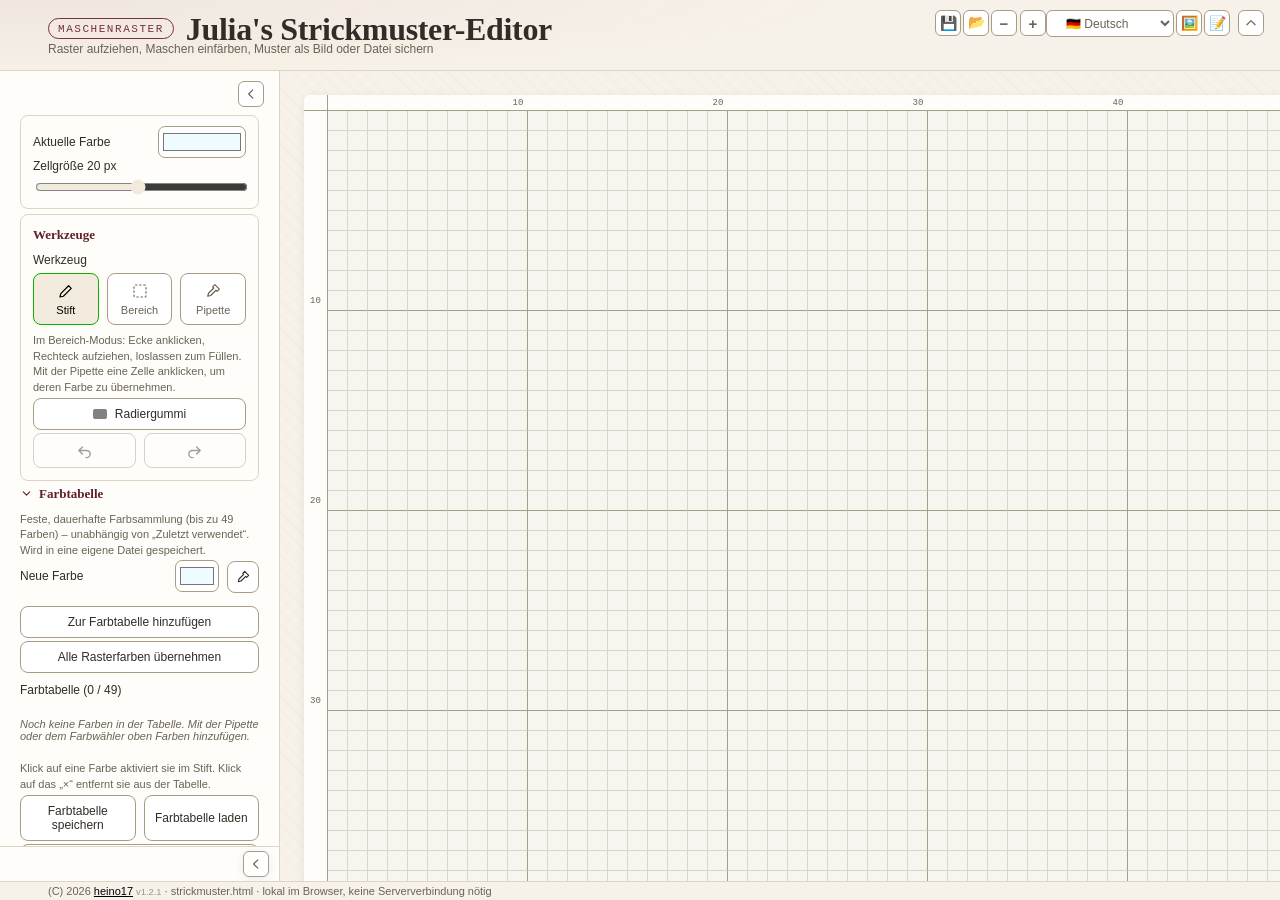
==== commit 06010666: "**Improvements for better display 👀** - The current color is now displayed in the closed sidebar - F" ====
--- a/strickmuster.html
+++ b/strickmuster.html
@@ -115,6 +115,8 @@
 
       <div class="panel__scroll" id="panelScroll">
 
+        <input type="color" id="colorPickerCollapsed" class="color-picker-collapsed" value="#effcff" title="Aktuelle Farbe" data-i18n-title="current_color_label" aria-label="Aktuelle Farbe" data-i18n-aria-label="current_color_label">
+
         <nav class="panel__icons" id="panelIcons" aria-label="Eingeklappte Seitenleiste" data-i18n-aria-label="panel_icons_aria">
           <button type="button" class="icon-btn" data-target="group-werkzeuge" title="Werkzeuge" data-i18n-title="icon_werkzeuge_title" aria-label="Werkzeuge anzeigen" data-i18n-aria-label="icon_werkzeuge_aria">
             <svg viewBox="0 0 24 24"><path d="M4 20l1-4.5L15.5 5 19 8.5 8.5 19 4 20z" fill="none" stroke="currentColor" stroke-width="1.6" stroke-linejoin="round"/></svg>
@@ -145,7 +147,7 @@
           </label>
           <label class="field">
             <span><span data-i18n="cellsize_label">Zellgröße</span> <output id="cellSizeOut">20</output>&nbsp;px</span>
-            <input type="range" id="cellSize" min="10" max="36" value="20">
+            <input type="range" id="cellSize" min="5" max="36" value="20">
           </label>
         </section>
 
@@ -405,7 +407,7 @@
   // --- App-Version ---
   // Bei jedem inhaltlichen Update hochzählen (SemVer: MAJOR.MINOR.PATCH).
   // Wird im Footer neben "heino17" angezeigt.
-  const APP_VERSION = '1.2.0';
+  const APP_VERSION = '1.2.1';
   document.getElementById('appVersionTag').textContent = 'v' + APP_VERSION;
 
   // --- i18n ---
@@ -525,6 +527,16 @@
   const cellSizeOut = document.getElementById('cellSizeOut');
   const buildBtn = document.getElementById('buildBtn');
   const colorPicker = document.getElementById('colorPicker');
+  const colorPickerCollapsed = document.getElementById('colorPickerCollapsed');
+  if (colorPickerCollapsed) {
+    colorPickerCollapsed.value = colorPicker.value;
+    // Eingeklappter Picker -> Haupt-Picker
+    colorPickerCollapsed.addEventListener('input', () => {
+      colorPicker.value = colorPickerCollapsed.value;
+    });
+    // Haupt-Picker -> eingeklappter Picker (deckt manuelle Auswahl im Hauptpicker ab)
+    colorPicker.addEventListener('input', () => { colorPickerCollapsed.value = colorPicker.value; });
+  }
   const eraserBtn = document.getElementById('eraserBtn');
   const toolToggle = document.getElementById('toolToggle');
   const undoBtn = document.getElementById('undoBtn');
@@ -867,6 +879,7 @@
       b.title = hex;
       b.addEventListener('click', () => {
         colorPicker.value = hex;
+        if (colorPickerCollapsed) colorPickerCollapsed.value = hex;
         setEraserActive(false);
       });
       swatchesEl.appendChild(b);
@@ -877,6 +890,7 @@
 
   function activatePaletteColor(hex) {
     colorPicker.value = hex;
+    if (colorPickerCollapsed) colorPickerCollapsed.value = hex;
     setEraserActive(false);
     if (toolMode !== 'paint') setToolMode('paint');
   }
@@ -1790,6 +1804,7 @@
     if (toolMode === 'pipette') {
       const picked = state.colors[idx];
       colorPicker.value = picked;
+      if (colorPickerCollapsed) colorPickerCollapsed.value = picked;
       if (state.touched[idx]) addRecentColor(picked);
       setEraserActive(false);
       setToolMode('paint');
--- a/strickmuster.css
+++ b/strickmuster.css
@@ -444,6 +444,34 @@
   margin-top: 34px;
 }
 .panel.is-collapsed .panel__icons { display: flex; }
+
+.color-picker-collapsed {
+  display: none;
+}
+.panel.is-collapsed .color-picker-collapsed {
+  display: block;
+  width: 27px;
+  height: 27px;
+  margin: 10px 0 -20px 5px;
+  padding: 0;
+  border: 1px solid var(--line-bold);
+  border-radius: 50%;
+  cursor: pointer;
+  background: none;
+  overflow: hidden;
+}
+.color-picker-collapsed::-webkit-color-swatch-wrapper {
+  padding: 0;
+  border-radius: 50%;
+}
+.color-picker-collapsed::-webkit-color-swatch {
+  border: none;
+  border-radius: 50%;
+}
+.color-picker-collapsed::-moz-color-swatch {
+  border: none;
+  border-radius: 50%;
+}
 
 .icon-btn {
   width: 32px;
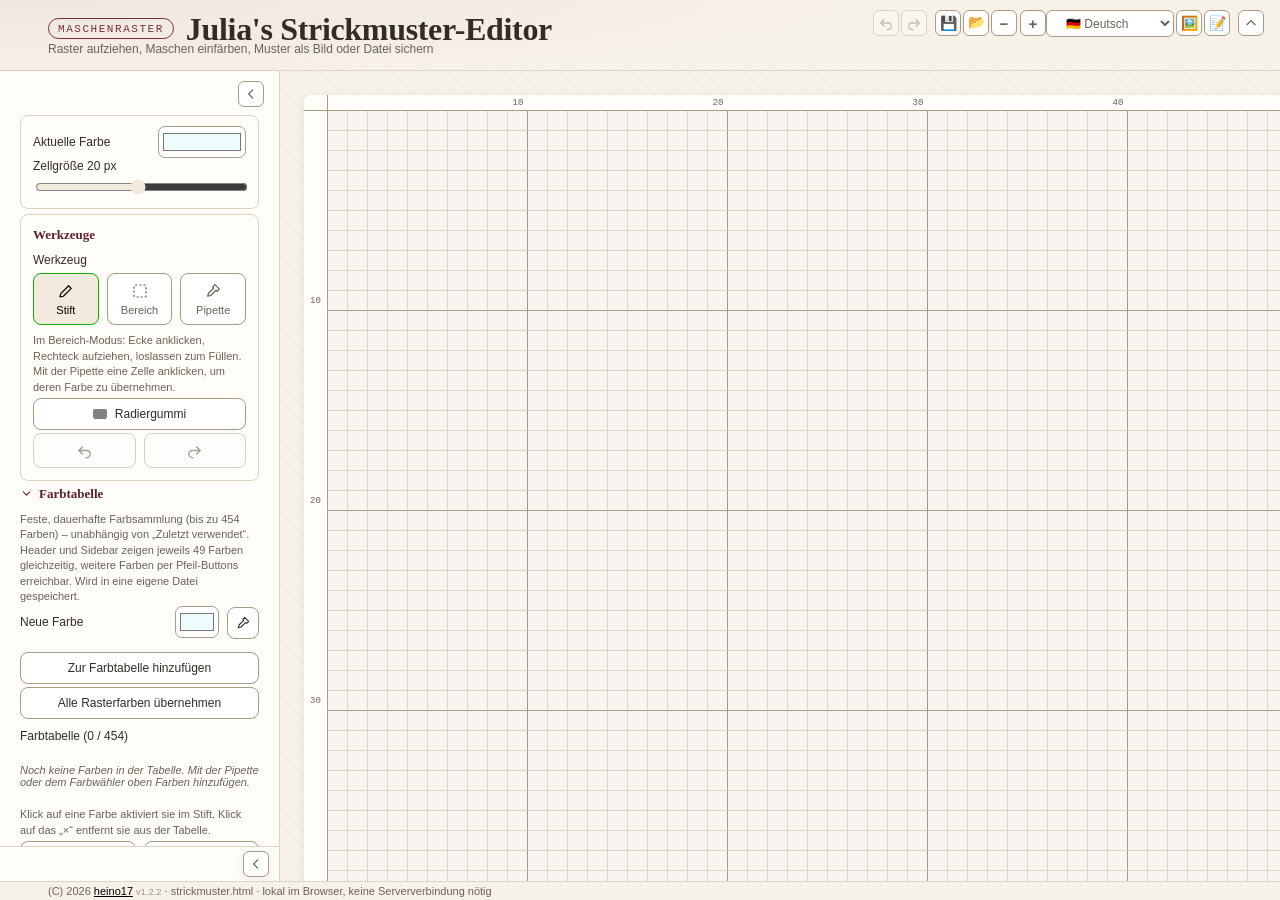
==== commit ddcee33f: "Update to v1.2.2: DMC color display on mouseover in color tables, new color tables & templates, i18n" ====
--- a/strickmuster.html
+++ b/strickmuster.html
@@ -48,6 +48,14 @@
         <button type="button" id="bgImageToggleBtn" class="header-bg-menu__item header-bg-menu__item--btn" disabled data-i18n="bgimage_hide">Bild ausblenden</button>
         <button type="button" id="bgImageRemoveBtn" class="header-bg-menu__item header-bg-menu__item--btn" data-i18n="bgimage_remove">Bild entfernen</button>
       </div>
+    </div>
+    <div class="header-undo-redo header-undo-redo--sidebar-open" id="headerSidebarUndoRedo" role="group" aria-label="Rückgängig / Wiederherstellen" data-i18n-aria-label="header_undo_redo_aria" hidden>
+      <button type="button" id="headerSidebarUndoBtn" class="header-undo-redo__btn" disabled title="Strg+Z" data-i18n-title="undo_title" aria-label="Rückgängig" data-i18n-aria-label="undo_btn">
+        <svg viewBox="0 0 24 24" aria-hidden="true"><path d="M9 7L4 12l5 5M4 12h11a5 5 0 010 10h-1" fill="none" stroke="currentColor" stroke-width="2" stroke-linecap="round" stroke-linejoin="round"/></svg>
+      </button>
+      <button type="button" id="headerSidebarRedoBtn" class="header-undo-redo__btn" disabled title="Strg+Y" data-i18n-title="redo_title" aria-label="Wiederherstellen" data-i18n-aria-label="redo_btn">
+        <svg viewBox="0 0 24 24" aria-hidden="true"><path d="M15 7l5 5-5 5M20 12H9a5 5 0 000 10h1" fill="none" stroke="currentColor" stroke-width="2" stroke-linecap="round" stroke-linejoin="round"/></svg>
+      </button>
     </div>
     <div class="header-undo-redo" id="headerSaveLoad" role="group" aria-label="Muster speichern / laden" data-i18n-aria-label="header_saveload_aria">
       <button type="button" id="headerSaveBtn" class="header-undo-redo__btn" title="Muster speichern" data-i18n-title="export_json_btn" aria-label="Muster speichern" data-i18n-aria-label="export_json_btn">
@@ -80,7 +88,19 @@
       <h1 id="appTitle" data-i18n="app_title">Julia's Strickmuster Editor</h1>
     </div>
     <p class="app-header__hint" data-i18n="header_hint">Raster aufziehen, Maschen einfärben, Muster als Bild oder Datei sichern</p>
-    <div class="header-palette" id="headerPalette" aria-label="Farbtabelle" data-i18n-aria-label="palette_grid_aria"></div>
+    <div class="header-palette-row" id="headerPaletteRow" hidden>
+      <div class="header-palette" id="headerPalette" aria-label="Farbtabelle" data-i18n-aria-label="palette_grid_aria">
+        <div class="palette-pager palette-pager--header" id="headerPalettePager" hidden>
+          <button type="button" class="palette-pager__btn" id="headerPalettePagerPrev" title="Vorherige Farben" data-i18n-title="palette_pager_prev_title" aria-label="Vorherige Farben" data-i18n-aria-label="palette_pager_prev_title">
+            <svg viewBox="0 0 24 24" aria-hidden="true"><path d="M15 5l-7 7 7 7" fill="none" stroke="currentColor" stroke-width="2" stroke-linecap="round" stroke-linejoin="round"/></svg>
+          </button>
+          <span class="palette-pager__range" id="headerPalettePagerBadge"></span>
+          <button type="button" class="palette-pager__btn" id="headerPalettePagerNext" title="Weitere Farben" data-i18n-title="palette_pager_next_title" aria-label="Weitere Farben" data-i18n-aria-label="palette_pager_next_title">
+            <svg viewBox="0 0 24 24" aria-hidden="true"><path d="M9 5l7 7-7 7" fill="none" stroke="currentColor" stroke-width="2" stroke-linecap="round" stroke-linejoin="round"/></svg>
+          </button>
+        </div>
+      </div>
+    </div>
     <div class="header-tools-row" id="headerToolsRow" role="group" aria-label="Werkzeuge" data-i18n-aria-label="header_tools_row_aria">
       <div class="header-tools-row__inner">
       <button type="button" class="header-tools-row__btn tool-btn is-active" id="headerToolPaint" data-tool="paint" title="Stift (freihand malen)" data-i18n-title="tool_paint_title" aria-label="Stift" data-i18n-aria-label="tool_paint_label">
@@ -209,9 +229,19 @@
           <button type="button" id="paletteAddBtn" class="btn" data-i18n="palette_add_btn">Zur Farbtabelle hinzufügen</button>
           <button type="button" id="paletteAddGridColorsBtn" class="btn" data-i18n="palette_add_grid_colors_btn">Alle Rasterfarben übernehmen</button>
 
-          <div class="field-label" id="paletteCountLabel">Farbtabelle (0 / 49)</div>
+          <div class="field-label" id="paletteCountLabel">Farbtabelle (0 / 454)</div>
           <div class="field-label field-label--filename" id="paletteFileNameLabel" hidden></div>
           <div class="palette-grid" id="paletteGrid" aria-label="Farbtabelle" data-i18n-aria-label="palette_grid_aria"></div>
+          <div class="palette-pager" id="palettePager" hidden>
+            <button type="button" class="palette-pager__btn" id="palettePagerPrev" title="Vorherige Farben" data-i18n-title="palette_pager_prev_title" aria-label="Vorherige Farben" data-i18n-aria-label="palette_pager_prev_title">
+              <svg viewBox="0 0 24 24" aria-hidden="true"><path d="M15 5l-7 7 7 7" fill="none" stroke="currentColor" stroke-width="2" stroke-linecap="round" stroke-linejoin="round"/></svg>
+            </button>
+            <span class="palette-pager__label" id="palettePagerLabel">1 / 1</span>
+            <button type="button" class="palette-pager__btn" id="palettePagerNext" title="Weitere Farben" data-i18n-title="palette_pager_next_title" aria-label="Weitere Farben" data-i18n-aria-label="palette_pager_next_title">
+              <svg viewBox="0 0 24 24" aria-hidden="true"><path d="M9 5l7 7-7 7" fill="none" stroke="currentColor" stroke-width="2" stroke-linecap="round" stroke-linejoin="round"/></svg>
+            </button>
+            <span class="palette-pager__range" id="palettePagerBadge"></span>
+          </div>
           <p class="panel__note" data-i18n="palette_usage_note">Klick auf eine Farbe aktiviert sie im Stift. Klick auf das "×" entfernt sie aus der Tabelle.</p>
 
           <div class="btn-row">
@@ -340,7 +370,7 @@
           <div class="panel__group-body is-collapsed" id="group-ansicht-body">
           <label class="field field--checkbox">
             <input type="checkbox" id="showRgbValues" checked>
-            <span data-i18n="rgb_values_label">Farbwerte als RGB anzeigen</span>
+            <span data-i18n="rgb_values_label">Farbwerte als RGB anzeigen (nur Header)</span>
           </label>
           <label class="field field--checkbox">
             <input type="checkbox" id="showGrid10" checked>
@@ -407,7 +437,7 @@
   // --- App-Version ---
   // Bei jedem inhaltlichen Update hochzählen (SemVer: MAJOR.MINOR.PATCH).
   // Wird im Footer neben "heino17" angezeigt.
-  const APP_VERSION = '1.2.1';
+  const APP_VERSION = '1.2.2';
   document.getElementById('appVersionTag').textContent = 'v' + APP_VERSION;
 
   // --- i18n ---
@@ -547,6 +577,9 @@
   const headerEraserBtn = document.getElementById('headerEraserBtn');
   const headerToolsUndoBtn = document.getElementById('headerToolsUndoBtn');
   const headerToolsRedoBtn = document.getElementById('headerToolsRedoBtn');
+  const headerSidebarUndoRedo = document.getElementById('headerSidebarUndoRedo');
+  const headerSidebarUndoBtn = document.getElementById('headerSidebarUndoBtn');
+  const headerSidebarRedoBtn = document.getElementById('headerSidebarRedoBtn');
   const clearBtn = document.getElementById('clearBtn');
   const exportJsonBtn = document.getElementById('exportJsonBtn');
   const importJsonInput = document.getElementById('importJsonInput');
@@ -590,6 +623,16 @@
   const dmcNamesDownloadBtn = document.getElementById('dmcNamesDownloadBtn');
   const dmcNamesDownloadHtmlBtn = document.getElementById('dmcNamesDownloadHtmlBtn');
   const headerPalette = document.getElementById('headerPalette');
+  const headerPaletteRow = document.getElementById('headerPaletteRow');
+  const palettePager = document.getElementById('palettePager');
+  const palettePagerPrev = document.getElementById('palettePagerPrev');
+  const palettePagerNext = document.getElementById('palettePagerNext');
+  const palettePagerLabel = document.getElementById('palettePagerLabel');
+  const palettePagerBadge = document.getElementById('palettePagerBadge');
+  const headerPalettePager = document.getElementById('headerPalettePager');
+  const headerPalettePagerPrev = document.getElementById('headerPalettePagerPrev');
+  const headerPalettePagerNext = document.getElementById('headerPalettePagerNext');
+  const headerPalettePagerBadge = document.getElementById('headerPalettePagerBadge');
   const bgImageBtn = document.getElementById('bgImageBtn');
   const bgImageMenu = document.getElementById('bgImageMenu');
   const bgImageInput = document.getElementById('bgImageInput');
@@ -613,7 +656,9 @@
   }
   const RECENT_KEY = 'strickmuster-recent-colors-v1';
   const PALETTE_KEY = 'strickmuster-farbtabelle-v1';
-  const PALETTE_MAX = 49; // 7 x 7 Raster in der Sidebar
+  const PALETTE_STORE_MAX = 454; // Obergrenze für die gespeicherte Farbtabelle (entspricht der vollen DMC-Farbtabelle)
+  const PALETTE_VISIBLE_MAX = 49; // 7 x 7 Raster - so viele Farben werden gleichzeitig in Header/Sidebar angezeigt
+  let paletteViewOffset = 0; // Index (in paletteColors), ab dem das aktuell sichtbare 49er-Fenster beginnt
   const RGB_DISPLAY_KEY = 'strickmuster-rgb-display';
   const CELL_BG_KEY = 'strickmuster-cell-bg-color';
   const CELL_BG_DEFAULT = '#f7f5f0';
@@ -633,6 +678,14 @@
   // "Farbwerte als RGB anzeigen"-Einstellung.
   function colorDisplayValue(hex) {
     return showRgbValues.checked ? hexToRgbString(hex) : hex;
+  }
+
+  // Liefert für Palette-Grid-Tooltips den nächsten DMC-Farbcode
+  // (z.B. "DMC 3713") über nearestDmcEntry, oder bei keiner DMC-Tabelle
+  // den normalen Farbwert (hex/rgb).
+  function dmcDisplayValue(hex) {
+    const entry = nearestDmcEntry(hex);
+    return entry ? 'DMC ' + entry.code : colorDisplayValue(hex);
   }
 
   let state = { rows: 50, cols: 50, colors: [], touched: [], notes: [], backgroundImage: null, backgroundImageVisible: true };
@@ -658,7 +711,7 @@
     try {
       const raw = JSON.parse(localStorage.getItem(PALETTE_KEY) || '[]');
       if (!Array.isArray(raw)) return [];
-      return raw.filter(c => typeof c === 'string').slice(0, PALETTE_MAX);
+      return raw.filter(c => typeof c === 'string').slice(0, PALETTE_STORE_MAX);
     } catch (e) {
       return [];
     }
@@ -725,6 +778,8 @@
     redoBtn.disabled = redoStack.length === 0;
     if (headerToolsUndoBtn) headerToolsUndoBtn.disabled = undoStack.length === 0;
     if (headerToolsRedoBtn) headerToolsRedoBtn.disabled = redoStack.length === 0;
+    if (headerSidebarUndoBtn) headerSidebarUndoBtn.disabled = undoStack.length === 0;
+    if (headerSidebarRedoBtn) headerSidebarRedoBtn.disabled = redoStack.length === 0;
   }
 
   function buildBoard(rows, cols, colors, notes, touched) {
@@ -899,12 +954,13 @@
     if (!hex) return;
     const normalized = hex.toLowerCase();
     if (paletteColors.some(c => c.toLowerCase() === normalized)) return; // schon enthalten
-    if (paletteColors.length >= PALETTE_MAX) {
+    if (paletteColors.length >= PALETTE_STORE_MAX) {
       alert(t('palette_full_msg'));
       return;
     }
     paletteColors.push(hex);
     savePaletteToStorage();
+    jumpPaletteViewToNewest();
     renderPalette();
   }
 
@@ -942,7 +998,7 @@
     for (const hex of gridColors) {
       const normalized = hex.toLowerCase();
       if (existing.has(normalized)) continue; // schon in der Farbtabelle
-      if (paletteColors.length >= PALETTE_MAX) {
+      if (paletteColors.length >= PALETTE_STORE_MAX) {
         skippedFull++;
         continue;
       }
@@ -953,6 +1009,7 @@
 
     if (added > 0) {
       savePaletteToStorage();
+      jumpPaletteViewToNewest();
       renderPalette();
     }
 
@@ -970,6 +1027,47 @@
   function removeFromPalette(hex) {
     paletteColors = paletteColors.filter(c => c !== hex);
     savePaletteToStorage();
+    clampPaletteViewOffset();
+    renderPalette();
+  }
+
+  // --- Sichtfenster für Header/Sidebar: Header und Sidebar zeigen bei mehr
+  // als PALETTE_VISIBLE_MAX gespeicherten Farben immer nur einen Ausschnitt
+  // (ein "Blatt") von 49 Farben gleichzeitig - blättern per Pfeil-Buttons.
+  // Neue Farben (hinzufügen/importieren) springen automatisch zum letzten
+  // Blatt, damit die zuletzt hinzugefügte Farbe immer sichtbar ist.
+
+  function paletteTotalPages() {
+    return Math.max(1, Math.ceil(paletteColors.length / PALETTE_VISIBLE_MAX));
+  }
+
+  function paletteCurrentPage() {
+    return Math.floor(paletteViewOffset / PALETTE_VISIBLE_MAX) + 1;
+  }
+
+  function clampPaletteViewOffset() {
+    const maxOffset = Math.max(0, (paletteTotalPages() - 1) * PALETTE_VISIBLE_MAX);
+    if (paletteViewOffset > maxOffset) paletteViewOffset = maxOffset;
+    if (paletteViewOffset < 0) paletteViewOffset = 0;
+  }
+
+  function jumpPaletteViewToNewest() {
+    const maxOffset = Math.max(0, (paletteTotalPages() - 1) * PALETTE_VISIBLE_MAX);
+    paletteViewOffset = maxOffset;
+  }
+
+  function getVisiblePaletteColors() {
+    return paletteColors.slice(paletteViewOffset, paletteViewOffset + PALETTE_VISIBLE_MAX);
+  }
+
+  function paletteGoPrevPage() {
+    paletteViewOffset = Math.max(0, paletteViewOffset - PALETTE_VISIBLE_MAX);
+    renderPalette();
+  }
+
+  function paletteGoNextPage() {
+    const maxOffset = Math.max(0, (paletteTotalPages() - 1) * PALETTE_VISIBLE_MAX);
+    paletteViewOffset = Math.min(maxOffset, paletteViewOffset + PALETTE_VISIBLE_MAX);
     renderPalette();
   }
 
@@ -1042,12 +1140,61 @@
     });
   }
 
+  // Löschbestätigung für Farbtabellen-Einträge: erster Klick auf "×" markiert
+  // den Button nur als bestätigungsbereit, erst der zweite Klick (innerhalb
+  // CONFIRM_DELETE_TIMEOUT) löscht wirklich. Schützt vor versehentlichem
+  // Entfernen bei schnellen Mausbewegungen/Klicks. Da immer nur ein Button
+  // gleichzeitig "wartet", genügt eine einzelne Modul-Variable.
+  const CONFIRM_DELETE_TIMEOUT = 2200;
+  let pendingDeleteBtn = null;
+  let pendingDeleteTimer = null;
+
+  function resetPendingDelete() {
+    if (pendingDeleteBtn) {
+      pendingDeleteBtn.classList.remove('is-confirming');
+      pendingDeleteBtn.title = t('palette_remove_title');
+      pendingDeleteBtn.setAttribute('aria-label', t('palette_remove_title'));
+    }
+    if (pendingDeleteTimer) clearTimeout(pendingDeleteTimer);
+    pendingDeleteBtn = null;
+    pendingDeleteTimer = null;
+  }
+
+  function attachConfirmDelete(del, onConfirm) {
+    del.addEventListener('click', (e) => {
+      e.stopPropagation();
+      if (pendingDeleteBtn === del) {
+        resetPendingDelete();
+        onConfirm();
+        return;
+      }
+      resetPendingDelete();
+      pendingDeleteBtn = del;
+      del.classList.add('is-confirming');
+      del.title = t('palette_remove_confirm_title');
+      del.setAttribute('aria-label', t('palette_remove_confirm_title'));
+      pendingDeleteTimer = setTimeout(resetPendingDelete, CONFIRM_DELETE_TIMEOUT);
+    });
+    // Bestätigung verwerfen, wenn der Button den Fokus/die Maus wieder
+    // verlässt, ohne dass geklickt wurde (z.B. Maus wandert weiter).
+    del.addEventListener('mouseleave', () => {
+      if (pendingDeleteBtn === del) resetPendingDelete();
+    });
+  }
+
+  // Klick irgendwo anders auf der Seite (nicht auf den wartenden Button
+  // selbst) verwirft die Löschbestätigung ebenfalls - deckt z.B. Touch-
+  // Geräte ab, wo es kein "mouseleave" gibt.
+  document.addEventListener('click', (e) => {
+    if (pendingDeleteBtn && e.target !== pendingDeleteBtn) resetPendingDelete();
+  });
+
   function makePaletteSwatch(hex, forHeader) {
     const b = document.createElement('button');
     b.type = 'button';
     b.className = 'palette-swatch';
     b.style.background = hex;
-    b.title = colorDisplayValue(hex);
+    b.title = forHeader ? colorDisplayValue(hex) : dmcDisplayValue(hex);
     b.dataset.hex = hex;
     b.classList.toggle('is-active', !forHeader && colorPicker.value.toLowerCase() === hex.toLowerCase() && eraserBtn.dataset.active !== 'true');
     b.addEventListener('click', () => activatePaletteColor(hex));
@@ -1060,16 +1207,18 @@
       del.setAttribute('aria-label', t('palette_remove_title'));
       del.title = t('palette_remove_title');
       del.textContent = '×';
-      del.addEventListener('click', (e) => {
-        e.stopPropagation();
-        removeFromPalette(hex);
-      });
+      attachConfirmDelete(del, () => removeFromPalette(hex));
       b.appendChild(del);
     }
     return b;
   }
 
   function renderPalette() {
+    resetPendingDelete(); // altes DOM wird gleich ersetzt - keine "wartende" Löschung übrig lassen
+    clampPaletteViewOffset();
+    const visibleColors = getVisiblePaletteColors();
+    const hiddenCount = paletteColors.length - visibleColors.length;
+
     paletteGrid.innerHTML = '';
     if (!paletteColors.length) {
       const hint = document.createElement('p');
@@ -1077,9 +1226,10 @@
       hint.textContent = t('palette_empty_hint');
       paletteGrid.appendChild(hint);
     } else {
-      paletteColors.forEach(hex => paletteGrid.appendChild(makePaletteSwatch(hex, false)));
-    }
-    paletteCountLabel.textContent = t('palette_count_label') + ' (' + paletteColors.length + ' / ' + PALETTE_MAX + ')';
+      visibleColors.forEach(hex => paletteGrid.appendChild(makePaletteSwatch(hex, false)));
+    }
+    paletteCountLabel.textContent = t('palette_count_label') + ' (' + paletteColors.length + ' / ' + PALETTE_STORE_MAX + ')';
+    renderPalettePager();
 
     // Zweite Zeile: Name der zuletzt geladenen Farbtabelle-Datei, falls
     // vorhanden - sonst ganz ausgeblendet (kein Platzhaltertext). Nutzt den
@@ -1097,8 +1247,13 @@
       }
     }
 
-    headerPalette.innerHTML = '';
-    paletteColors.forEach(hex => headerPalette.appendChild(makePaletteSwatch(hex, true)));
+    // headerPalette enthält den Pager als letztes Kind (damit er im
+    // Flex-Wrap direkt hinter der letzten Farb-Swatch mitläuft, statt an den
+    // rechten Rand gedrückt zu werden) - daher hier gezielt nur die
+    // Swatches entfernen/einfügen, statt den kompletten Inhalt zu leeren.
+    headerPalette.querySelectorAll('.palette-swatch').forEach(el => el.remove());
+    visibleColors.forEach(hex => headerPalette.insertBefore(makePaletteSwatch(hex, true), headerPalettePager));
+    headerPaletteRow.hidden = paletteColors.length === 0;
 
     // "Auf Palette einrasten" beim Bild-Import ergibt ohne gespeicherte
     // Farben keinen Sinn - Checkbox so lange deaktivieren.
@@ -1107,6 +1262,43 @@
     if (!hasPalette) importSnapPalette.checked = false;
     importSnapPalette.title = hasPalette ? '' : t('import_snap_palette_empty_title');
   }
+
+  // Blättersteuerung unter (Sidebar) bzw. neben (Header) dem Farbtabellen-
+  // Raster: nur sichtbar, wenn mehr als PALETTE_VISIBLE_MAX Farben
+  // gespeichert sind. Zeigt Seite X/Y sowie den aktuell sichtbaren
+  // Nummernbereich (z.B. "50 - 98") statt einer verwirrenden Gesamtzahl.
+  function renderPalettePager() {
+    const totalPages = paletteTotalPages();
+    const currentPage = paletteCurrentPage();
+    const showPager = paletteColors.length > PALETTE_VISIBLE_MAX;
+    const rangeStart = paletteViewOffset + 1;
+    const rangeEnd = Math.min(paletteColors.length, paletteViewOffset + PALETTE_VISIBLE_MAX);
+    const rangeText = rangeStart + ' - ' + rangeEnd;
+
+    if (palettePager) {
+      palettePager.hidden = !showPager;
+      palettePagerPrev.disabled = currentPage <= 1;
+      palettePagerNext.disabled = currentPage >= totalPages;
+      palettePagerLabel.textContent = currentPage + ' / ' + totalPages;
+      palettePagerBadge.hidden = false;
+      palettePagerBadge.textContent = rangeText;
+      palettePagerBadge.title = t('palette_pager_range_title').replace('{start}', rangeStart).replace('{end}', rangeEnd).replace('{total}', paletteColors.length);
+    }
+
+    if (headerPalettePager) {
+      headerPalettePager.hidden = !showPager;
+      headerPalettePagerPrev.disabled = currentPage <= 1;
+      headerPalettePagerNext.disabled = currentPage >= totalPages;
+      headerPalettePagerBadge.hidden = false;
+      headerPalettePagerBadge.textContent = rangeText;
+      headerPalettePagerBadge.title = t('palette_pager_range_title').replace('{start}', rangeStart).replace('{end}', rangeEnd).replace('{total}', paletteColors.length);
+    }
+  }
+
+  if (palettePagerPrev) palettePagerPrev.addEventListener('click', paletteGoPrevPage);
+  if (palettePagerNext) palettePagerNext.addEventListener('click', paletteGoNextPage);
+  if (headerPalettePagerPrev) headerPalettePagerPrev.addEventListener('click', paletteGoPrevPage);
+  if (headerPalettePagerNext) headerPalettePagerNext.addEventListener('click', paletteGoNextPage);
 
   // "Auf meine Farbtabelle einrasten" und "Auf DMC-Farbtabelle einrasten"
   // schließen sich gegenseitig aus - beim Aktivieren der einen wird die
@@ -1185,10 +1377,11 @@
         const data = JSON.parse(reader.result);
         const colors = Array.isArray(data) ? data : data.colors; // beide Formen tolerieren
         if (!Array.isArray(colors)) throw new Error(t('err_invalid_format'));
-        paletteColors = colors.filter(c => typeof c === 'string').slice(0, PALETTE_MAX);
+        paletteColors = colors.filter(c => typeof c === 'string').slice(0, PALETTE_STORE_MAX);
         lastPaletteFileName = file.name || lastPaletteFileName;
         paletteFileLoaded = true;
         savePaletteToStorage();
+        paletteViewOffset = 0;
         renderPalette();
       } catch (err) {
         alert(t('err_file_read') + err.message);
@@ -1906,6 +2099,8 @@
   redoBtn.addEventListener('click', redo);
   if (headerToolsUndoBtn) headerToolsUndoBtn.addEventListener('click', undo);
   if (headerToolsRedoBtn) headerToolsRedoBtn.addEventListener('click', redo);
+  if (headerSidebarUndoBtn) headerSidebarUndoBtn.addEventListener('click', undo);
+  if (headerSidebarRedoBtn) headerSidebarRedoBtn.addEventListener('click', redo);
   document.addEventListener('keydown', (e) => {
     const active = document.activeElement;
     const inField = active && (active.tagName === 'INPUT' || active.tagName === 'TEXTAREA' || active.isContentEditable);
@@ -2231,15 +2426,21 @@
     if (baseName) lines.push(t('dmc_names_source_label') + ': ' + baseName);
     lines.push(t('dmc_names_count_label') + ': ' + rows.length);
     lines.push('');
-    rows.forEach(({ hex, entry }) => {
-      if (!entry) lines.push(hex + ' \u2192 ' + t('dmc_names_no_match'));
-      else lines.push(hex + ' \u2192 DMC ' + entry.code + ' ' + entry.name);
+    rows.forEach(({ entry }) => {
+      if (entry) lines.push(entry.code + ' ' + entry.name);
     });
     return lines.join('\n');
   }
 
   function renderDmcNamesModal() {
     const rows = buildDmcNamesRows();
+    rows.sort((a, b) => {
+      const codeA = a.entry ? a.entry.code : '';
+      const codeB = b.entry ? b.entry.code : '';
+      const countA = codeA ? rows.filter(r => r.entry && r.entry.code === codeA).length : Infinity;
+      const countB = codeB ? rows.filter(r => r.entry && r.entry.code === codeB).length : Infinity;
+      return countA - countB;
+    });
     const baseName = currentPaletteFileBaseName();
     dmcNamesSourceLabel.textContent = baseName
       ? t('dmc_names_source_label') + ': ' + baseName
@@ -2267,7 +2468,7 @@
       const info = document.createElement('span');
       info.className = 'dmc-info';
       if (entry) {
-        info.innerHTML = '<span class="dmc-code">DMC ' + entry.code + '</span> '
+        info.innerHTML = '<span class="dmc-code">' + entry.code + '</span> '
           + '<span class="dmc-name">' + entry.name + '</span>';
       } else {
         info.innerHTML = '<span class="dmc-none">' + t('dmc_names_no_match') + '</span>';
@@ -2407,7 +2608,7 @@
       ? '<li class="dmc-none">' + escapeHtml(t('dmc_names_palette_empty')) + '</li>'
       : rows.map(({ hex, entry }, index) => {
           const infoHtml = entry
-            ? '<span class="dmc-code">DMC ' + escapeHtml(entry.code) + '</span> '
+            ? '<span class="dmc-code">' + escapeHtml(entry.code) + '</span> '
               + '<span class="dmc-name">' + escapeHtml(entry.name) + '</span>'
             : '<span class="dmc-none">' + escapeHtml(t('dmc_names_no_match')) + '</span>';
           const { h, l } = hexToHsl(hex);
@@ -2874,6 +3075,7 @@
     sidebarToggleBottom.setAttribute('aria-label', label);
     localStorage.setItem(COLLAPSE_KEY, collapsed ? '1' : '0');
     if (headerToolsRow) headerToolsRow.classList.toggle('is-visible', collapsed);
+    if (headerSidebarUndoRedo) headerSidebarUndoRedo.hidden = collapsed;
   }
 
   // Wird nach einem Sprachwechsel aufgerufen, damit Aria-Labels, die vom
--- a/strickmuster.css
+++ b/strickmuster.css
@@ -134,7 +134,7 @@
 .page-zoom__btn:disabled { opacity: 0.35; cursor: default; }
 .page-zoom__btn:disabled:hover { background: #fff; color: var(--ink-soft); }
 
-.app-header.is-collapsed .page-zoom { top: 7px; right: 84px; }
+.app-header.is-collapsed .page-zoom { display: none; }
 
 /* Speichern/Laden-Buttons im Header (💾/📂) - bleiben in beiden
    Header-Zuständen sichtbar, analog zu Notiz- und Hintergrundbild-Button,
@@ -150,6 +150,17 @@
 }
 .app-header.is-collapsed .header-undo-redo { top: 7px; right: 147px; }
 
+/* Zusätzliches Undo/Redo-Paar links neben "Muster speichern/laden": nur
+   sichtbar, solange die Sidebar AUFgeklappt ist - dann liegen die
+   Sidebar-eigenen Undo/Redo-Buttons außer Sicht (müsste dorthin gescrollt
+   werden). Bei zugeklappter Sidebar zeigt stattdessen schon headerToolsRow
+   ein Undo/Redo-Paar, dieses hier wird dann ausgeblendet. */
+.header-undo-redo--sidebar-open {
+  right: 353px;
+}
+.header-undo-redo--sidebar-open[hidden] { display: none; }
+.app-header.is-collapsed .header-undo-redo--sidebar-open { right: 209px; }
+
 .header-undo-redo__btn {
   width: 26px;
   height: 26px;
@@ -233,16 +244,15 @@
 .header-note-btn:hover { background: #fff9df; border-color: #e0c96a; }
 .app-header.is-collapsed .header-note-btn { top: 7px; }
 
-/* Hintergrundbild-Button: sitzt links neben dem Notiz-Button. Wird beim
-   Einklappen des Headers ausgeblendet (im Gegensatz zum Notiz-Button), um
-   Platz für das zweite Undo/Redo-Set zu schaffen. */
+/* Hintergrundbild-Button: sitzt links neben dem Notiz-Button. Bleibt wie
+   der Notiz-Button in beiden Header-Zuständen (auf-/zugeklappt) sichtbar. */
 .header-bg-menu-wrap {
   position: absolute;
   top: 10px;
   right: 78px;
   z-index: 5;
 }
-.app-header.is-collapsed .header-bg-menu-wrap { display: none; }
+.app-header.is-collapsed .header-bg-menu-wrap { top: 7px; }
 
 .header-bg-btn {
   position: static;
@@ -1251,6 +1261,27 @@
 }
 .palette-swatch__del:hover { background: rgba(122, 46, 58, 0.15); color: var(--wine-dark); }
 
+/* Löschbestätigung: erster Klick auf "×" fragt nach, statt sofort zu
+   löschen - wichtig bei schnellem Klicken/Bewegen, damit keine Farbe aus
+   Versehen verschwindet. Zweiter Klick innerhalb kurzer Zeit löscht wirklich. */
+.palette-swatch__del.is-confirming {
+  opacity: 1;
+  width: 18px;
+  height: 18px;
+  top: -8px;
+  right: -8px;
+  background: var(--wine-dark);
+  border-color: var(--wine-dark);
+  color: #fff;
+  font-size: 11px;
+  font-weight: 700;
+  animation: palette-del-pulse 0.9s ease-in-out infinite;
+}
+@keyframes palette-del-pulse {
+  0%, 100% { transform: scale(1); }
+  50% { transform: scale(1.12); }
+}
+
 .palette-empty-hint {
   font-size: 11px;
   color: var(--ink-soft);
@@ -1262,12 +1293,12 @@
 .header-palette {
   display: flex;
   flex-wrap: wrap;
+  align-items: center;
   gap: 4px;
   margin-top: 0px;
   max-height: 58px;
   overflow-y: auto;
 }
-.header-palette:empty { display: none; }
 
 .header-palette .palette-swatch {
   width: 16px;
@@ -1279,6 +1310,80 @@
 .app-header.is-collapsed .header-palette {
   margin-top: 3px;
   max-height: 20px;
+}
+
+/* Blättersteuerung für das Farbtabellen-Sichtfenster (Sidebar + Header):
+   nur sichtbar, wenn mehr als 49 Farben gespeichert sind. */
+.palette-pager {
+  display: flex;
+  align-items: center;
+  gap: 6px;
+  margin: 2px 0 4px;
+}
+.palette-pager[hidden] { display: none; }
+
+.palette-pager__btn {
+  display: flex;
+  align-items: center;
+  justify-content: center;
+  width: 22px;
+  height: 22px;
+  padding: 0;
+  border: 1px solid var(--line-bold);
+  border-radius: 5px;
+  background: #fff;
+  color: var(--ink-soft);
+  cursor: pointer;
+}
+.palette-pager__btn svg { width: 15px; height: 15px; }
+.palette-pager__btn:hover:not(:disabled) { background: rgba(122, 46, 58, 0.1); color: var(--wine-dark); }
+.palette-pager__btn:disabled { opacity: 0.35; cursor: default; }
+
+.palette-pager__label {
+  font-size: 11px;
+  color: var(--ink-soft);
+  min-width: 34px;
+  text-align: center;
+}
+
+.palette-pager__range {
+  font-size: 10px;
+  font-weight: 600;
+  color: var(--wine-dark);
+  background: rgba(122, 46, 58, 0.12);
+  border-radius: 8px;
+  padding: 2px 6px;
+  cursor: default;
+  white-space: nowrap;
+}
+
+/* Pager sitzt als letztes Kind direkt in .header-palette, damit er im
+   Flex-Wrap unmittelbar hinter der letzten Farb-Swatch mitläuft statt an
+   den rechten Rand der Zeile gedrückt zu werden (wichtig bei zugeklapptem
+   Header, wo sonst der Pager abgeschnitten würde). */
+.header-palette-row {
+  display: flex;
+}
+.header-palette-row[hidden] { display: none; }
+
+.palette-pager--header {
+  flex-shrink: 0;
+  gap: 3px;
+  margin: 0;
+}
+.palette-pager--header .palette-pager__btn {
+  width: 18px;
+  height: 18px;
+}
+.palette-pager--header .palette-pager__btn svg { width: 12px; height: 12px; }
+.palette-pager--header .palette-pager__range {
+  font-size: 9px;
+  padding: 1px 5px;
+}
+
+.app-header.is-collapsed .palette-pager--header .palette-pager__btn {
+  width: 16px;
+  height: 16px;
 }
 
 /* Werkzeugzeile im Header: nur sichtbar, wenn die Seitenleiste eingeklappt
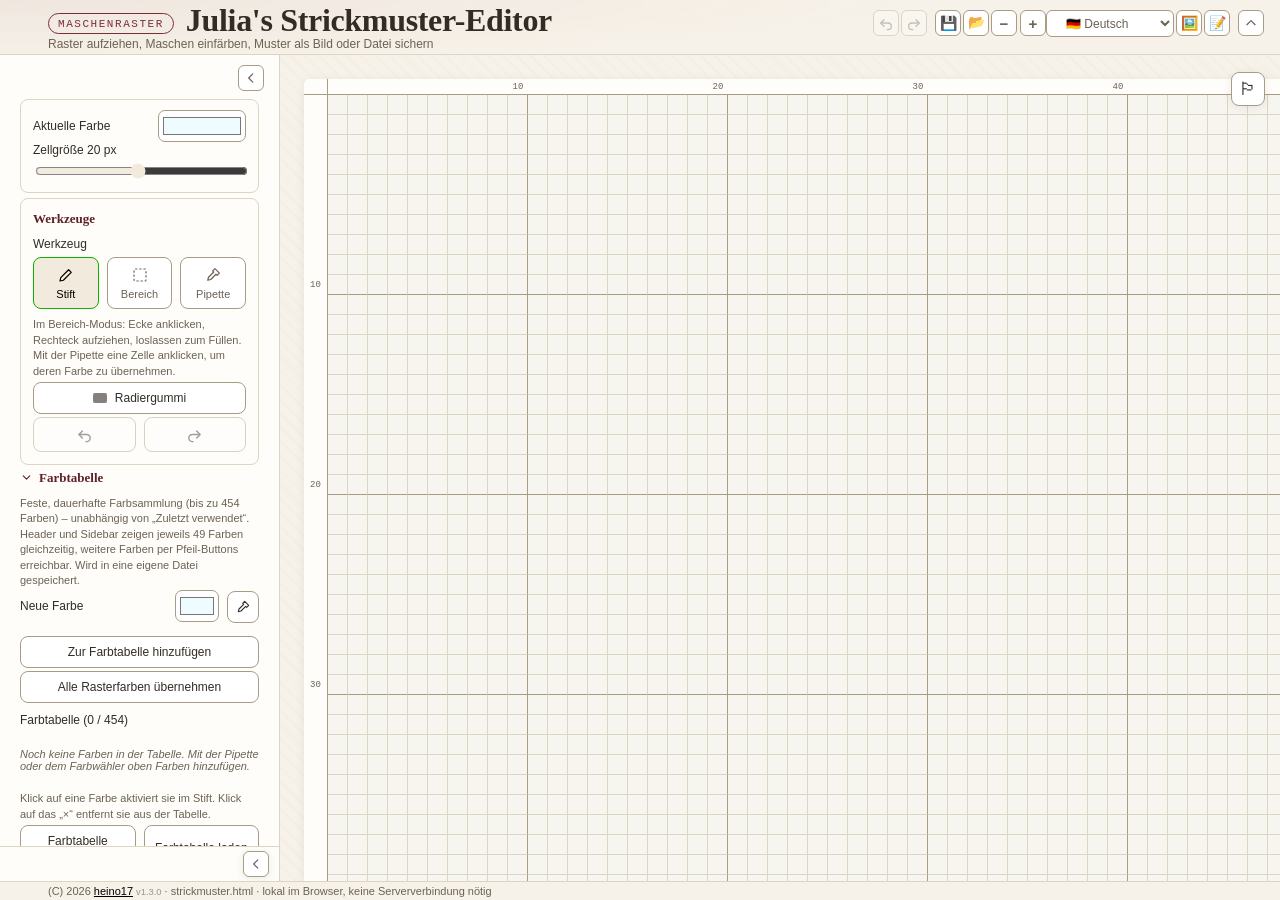
==== commit a5c32d97: "Add palette highlight overlay and background image offset controls" ====
--- a/strickmuster.html
+++ b/strickmuster.html
@@ -45,6 +45,14 @@
           <span data-i18n="bgimage_choose">Bild wählen …</span>
           <input type="file" id="bgImageInput" accept="image/*" hidden>
         </label>
+        <div class="header-bg-menu__item" style="display:flex;align-items:center;gap:6px;">
+          <span style="font-size:12px;">X (px)</span>
+          <input type="number" id="bgImageOffsetX" value="0" step="1" style="width:64px;padding:2px 4px;">
+        </div>
+        <div class="header-bg-menu__item" style="display:flex;align-items:center;gap:6px;">
+          <span style="font-size:12px;">Y (px)</span>
+          <input type="number" id="bgImageOffsetY" value="0" step="1" style="width:64px;padding:2px 4px;">
+        </div>
         <button type="button" id="bgImageToggleBtn" class="header-bg-menu__item header-bg-menu__item--btn" disabled data-i18n="bgimage_hide">Bild ausblenden</button>
         <button type="button" id="bgImageRemoveBtn" class="header-bg-menu__item header-bg-menu__item--btn" data-i18n="bgimage_remove">Bild entfernen</button>
       </div>
@@ -401,6 +409,18 @@
     </aside>
 
     <section class="board-wrap" aria-label="Strickraster" data-i18n-aria-label="board_aria">
+      <button type="button" class="palette-overlay-toggle" id="paletteOverlayToggle" aria-expanded="false" aria-controls="paletteOverlayPanel" title="Farb-Highlight Overlay" data-i18n-title="palette_overlay_toggle_title" aria-label="Farb-Highlight Overlay öffnen" data-i18n-aria-label="palette_overlay_toggle_aria">
+        <span aria-hidden="true">🏳</span>
+      </button>
+      <div class="palette-overlay" id="paletteOverlayPanel" hidden>
+        <div class="palette-overlay__title" data-i18n="palette_overlay_title">Farb-Highlight</div>
+        <div class="palette-overlay__hint" data-i18n="palette_overlay_hint">Farbe gedrückt halten → passende Maschen im Raster hervorheben</div>
+        <div class="palette-overlay__count is-empty" id="paletteOverlayCount"></div>
+        <div class="palette-overlay__cols" id="paletteOverlayCols">
+          <div class="palette-overlay__col" id="paletteOverlayColLeft" aria-label="Farben Spalte 1" data-i18n-aria-label="palette_overlay_col1_aria"></div>
+          <div class="palette-overlay__col" id="paletteOverlayColRight" aria-label="Farben Spalte 2" data-i18n-aria-label="palette_overlay_col2_aria"></div>
+        </div>
+      </div>
       <div class="board-scroll" id="boardScroll">
         <div class="board" id="board"></div>
       </div>
@@ -437,7 +457,7 @@
   // --- App-Version ---
   // Bei jedem inhaltlichen Update hochzählen (SemVer: MAJOR.MINOR.PATCH).
   // Wird im Footer neben "heino17" angezeigt.
-  const APP_VERSION = '1.2.2';
+  const APP_VERSION = '1.3.0';
   document.getElementById('appVersionTag').textContent = 'v' + APP_VERSION;
 
   // --- i18n ---
@@ -638,6 +658,13 @@
   const bgImageInput = document.getElementById('bgImageInput');
   const bgImageRemoveBtn = document.getElementById('bgImageRemoveBtn');
   const bgImageToggleBtn = document.getElementById('bgImageToggleBtn');
+  const bgImageOffsetXInput = document.getElementById('bgImageOffsetX');
+  const bgImageOffsetYInput = document.getElementById('bgImageOffsetY');
+  const paletteOverlayToggle = document.getElementById('paletteOverlayToggle');
+  const paletteOverlayPanel = document.getElementById('paletteOverlayPanel');
+  const paletteOverlayColLeft = document.getElementById('paletteOverlayColLeft');
+  const paletteOverlayColRight = document.getElementById('paletteOverlayColRight');
+  const paletteOverlayCount = document.getElementById('paletteOverlayCount');
 
   const EMPTY = '#ffffff';
   // Liefert die tatsächlich zu setzende Hintergrundfarbe für eine Zelle: bei
@@ -688,7 +715,7 @@
     return entry ? 'DMC ' + entry.code : colorDisplayValue(hex);
   }
 
-  let state = { rows: 50, cols: 50, colors: [], touched: [], notes: [], backgroundImage: null, backgroundImageVisible: true };
+  let state = { rows: 50, cols: 50, colors: [], touched: [], notes: [], backgroundImage: null, backgroundImageVisible: true, backgroundImageOffsetX: 0, backgroundImageOffsetY: 0 };
   let cellEls = [];
   let isPainting = false;
   let paintValue = null; // Farbe, die während des Ziehens verwendet wird
@@ -1213,8 +1240,70 @@
     return b;
   }
 
+  function setPaletteHighlight(hex, active) {
+    document.querySelectorAll('.cell.is-palette-highlight').forEach(el => el.classList.remove('is-palette-highlight'));
+    if (paletteOverlayCount) {
+      paletteOverlayCount.textContent = '';
+      paletteOverlayCount.classList.add('is-empty');
+    }
+    if (!active || !hex) return;
+    const target = String(hex).toLowerCase();
+    let count = 0;
+    for (let i = 0; i < state.colors.length; i++) {
+      if (!state.touched[i]) continue;
+      if (String(state.colors[i]).toLowerCase() === target) {
+        count++;
+        if (cellEls[i]) cellEls[i].classList.add('is-palette-highlight');
+      }
+    }
+    if (paletteOverlayCount) {
+      paletteOverlayCount.textContent = (t('palette_overlay_count') || '{n} Maschen').replace('{n}', String(count));
+      paletteOverlayCount.classList.remove('is-empty');
+    }
+  }
+
+  function renderPaletteOverlay() {
+    if (!paletteOverlayColLeft || !paletteOverlayColRight || !paletteOverlayPanel) return;
+    const visibleColors = getVisiblePaletteColors();
+    paletteOverlayColLeft.innerHTML = '';
+    paletteOverlayColRight.innerHTML = '';
+    if (!visibleColors.length) {
+      paletteOverlayColLeft.innerHTML = '<div class="palette-overlay__hint">' + (t('palette_empty_hint') || 'Keine Farben') + '</div>';
+      return;
+    }
+    const mid = Math.ceil(visibleColors.length / 2);
+    const leftColors = visibleColors.slice(0, mid);
+    const rightColors = visibleColors.slice(mid);
+
+    function makeItem(hex, side) {
+      const item = document.createElement('div');
+      item.className = 'palette-overlay-item ' + (side === 'left' ? 'palette-overlay-item--left' : 'palette-overlay-item--right');
+      const entry = (typeof nearestDmcEntry === 'function') ? nearestDmcEntry(hex) : null;
+      const codeText = entry && entry.code ? String(entry.code) : '';
+      const sw = document.createElement('span');
+      sw.className = 'palette-overlay-item__swatch';
+      sw.style.background = hex;
+      const lbl = document.createElement('span');
+      lbl.className = 'palette-overlay-item__label';
+      lbl.textContent = codeText;
+      if (side === 'left') {
+        item.appendChild(sw);
+        item.appendChild(lbl);
+      } else {
+        item.appendChild(sw);
+        item.appendChild(lbl);
+      }
+      item.title = (typeof dmcDisplayValue === 'function') ? dmcDisplayValue(hex) : hex;
+      item.addEventListener('pointerdown', (e) => { e.preventDefault(); setPaletteHighlight(hex, true); });
+      return item;
+    }
+
+    leftColors.forEach(hex => paletteOverlayColLeft.appendChild(makeItem(hex, 'left')));
+    rightColors.forEach(hex => paletteOverlayColRight.appendChild(makeItem(hex, 'right')));
+  }
+
   function renderPalette() {
-    resetPendingDelete(); // altes DOM wird gleich ersetzt - keine "wartende" Löschung übrig lassen
+    resetPendingDelete();
     clampPaletteViewOffset();
     const visibleColors = getVisiblePaletteColors();
     const hiddenCount = paletteColors.length - visibleColors.length;
@@ -1228,17 +1317,17 @@
     } else {
       visibleColors.forEach(hex => paletteGrid.appendChild(makePaletteSwatch(hex, false)));
     }
-    paletteCountLabel.textContent = t('palette_count_label') + ' (' + paletteColors.length + ' / ' + PALETTE_STORE_MAX + ')';
+    const baseCount = t('palette_count_label') + ' (' + paletteColors.length + ' / ' + PALETTE_STORE_MAX + ')';
+    paletteCountLabel.textContent = hiddenCount > 0
+      ? baseCount + ' · ' + t('palette_hidden_hint').replace('%d', String(hiddenCount))
+      : baseCount;
     renderPalettePager();
 
-    // Zweite Zeile: Name der zuletzt geladenen Farbtabelle-Datei, falls
-    // vorhanden - sonst ganz ausgeblendet (kein Platzhaltertext). Nutzt den
-    // gleichen Namens-Helfer wie die DMC-Namensliste.
     if (paletteFileNameLabel) {
       const baseName = (typeof currentPaletteFileBaseName === 'function') ? currentPaletteFileBaseName() : null;
       if (baseName) {
         paletteFileNameLabel.textContent = baseName;
-        paletteFileNameLabel.title = baseName; // voller Name als Tooltip, falls per Ellipsis abgeschnitten
+        paletteFileNameLabel.title = baseName;
         paletteFileNameLabel.hidden = false;
       } else {
         paletteFileNameLabel.textContent = '';
@@ -1247,20 +1336,19 @@
       }
     }
 
-    // headerPalette enthält den Pager als letztes Kind (damit er im
-    // Flex-Wrap direkt hinter der letzten Farb-Swatch mitläuft, statt an den
-    // rechten Rand gedrückt zu werden) - daher hier gezielt nur die
-    // Swatches entfernen/einfügen, statt den kompletten Inhalt zu leeren.
-    headerPalette.querySelectorAll('.palette-swatch').forEach(el => el.remove());
-    visibleColors.forEach(hex => headerPalette.insertBefore(makePaletteSwatch(hex, true), headerPalettePager));
-    headerPaletteRow.hidden = paletteColors.length === 0;
-
-    // "Auf Palette einrasten" beim Bild-Import ergibt ohne gespeicherte
-    // Farben keinen Sinn - Checkbox so lange deaktivieren.
+    if (headerPalette) {
+      headerPalette.querySelectorAll('.palette-swatch').forEach(el => el.remove());
+      visibleColors.forEach(hex => headerPalette.insertBefore(makePaletteSwatch(hex, true), headerPalettePager));
+    }
+    if (headerPaletteRow) headerPaletteRow.hidden = paletteColors.length === 0;
+
     const hasPalette = paletteColors.length > 0;
-    importSnapPalette.disabled = !hasPalette;
-    if (!hasPalette) importSnapPalette.checked = false;
-    importSnapPalette.title = hasPalette ? '' : t('import_snap_palette_empty_title');
+    if (importSnapPalette) {
+      importSnapPalette.disabled = !hasPalette;
+      if (!hasPalette) importSnapPalette.checked = false;
+      importSnapPalette.title = hasPalette ? '' : t('import_snap_palette_empty_title');
+    }
+    renderPaletteOverlay();
   }
 
   // Blättersteuerung unter (Sidebar) bzw. neben (Header) dem Farbtabellen-
@@ -1299,6 +1387,16 @@
   if (palettePagerNext) palettePagerNext.addEventListener('click', paletteGoNextPage);
   if (headerPalettePagerPrev) headerPalettePagerPrev.addEventListener('click', paletteGoPrevPage);
   if (headerPalettePagerNext) headerPalettePagerNext.addEventListener('click', paletteGoNextPage);
+  if (paletteOverlayToggle && paletteOverlayPanel) {
+    paletteOverlayToggle.addEventListener('click', () => {
+      const isHidden = paletteOverlayPanel.hidden;
+      paletteOverlayPanel.hidden = !isHidden;
+      paletteOverlayToggle.setAttribute('aria-expanded', String(isHidden));
+      if (paletteOverlayPanel.hidden) setPaletteHighlight(null, false);
+    });
+  }
+  window.addEventListener('pointerup', () => setPaletteHighlight(null, false));
+  window.addEventListener('pointercancel', () => setPaletteHighlight(null, false));
 
   // "Auf meine Farbtabelle einrasten" und "Auf DMC-Farbtabelle einrasten"
   // schließen sich gegenseitig aus - beim Aktivieren der einen wird die
@@ -1840,9 +1938,6 @@
     const showImage = !!state.backgroundImage && state.backgroundImageVisible;
     board.classList.toggle('board--has-bg-image', showImage);
     updateBgImageToggleBtnLabel();
-    // Vorherige Bild-Layer-Div immer zuerst entfernen: sonst sammeln sich bei
-    // wiederholtem Laden/Entfernen mehrere .board__bg-image-Divs im DOM an,
-    // die als zusätzliche (unsichtbare) Grid-Items das Raster verschieben.
     if (bgImageLayerEl && bgImageLayerEl.parentNode) {
       bgImageLayerEl.remove();
     }
@@ -1851,6 +1946,9 @@
     bgImageLayerEl = document.createElement('div');
     bgImageLayerEl.className = 'board__bg-image';
     bgImageLayerEl.style.backgroundImage = 'url("' + state.backgroundImage + '")';
+    const ox = Number(state.backgroundImageOffsetX) || 0;
+    const oy = Number(state.backgroundImageOffsetY) || 0;
+    bgImageLayerEl.style.backgroundPosition = ox + 'px ' + oy + 'px';
     board.insertBefore(bgImageLayerEl, board.firstChild);
   }
 
@@ -1909,12 +2007,34 @@
     if (!bgImageMenu.hidden) closeBgImageMenu();
   });
 
+  if (bgImageOffsetXInput) {
+    bgImageOffsetXInput.addEventListener('input', () => {
+      state.backgroundImageOffsetX = parseInt(bgImageOffsetXInput.value, 10) || 0;
+      hasUnsavedChanges = true;
+      renderBackgroundImage();
+    });
+  }
+  if (bgImageOffsetYInput) {
+    bgImageOffsetYInput.addEventListener('input', () => {
+      state.backgroundImageOffsetY = parseInt(bgImageOffsetYInput.value, 10) || 0;
+      hasUnsavedChanges = true;
+      renderBackgroundImage();
+    });
+  }
+
   bgImageInput.addEventListener('change', (e) => {
     const file = e.target.files[0];
     closeBgImageMenu();
     if (!file) return;
     const reader = new FileReader();
-    reader.onload = () => setBackgroundImage(reader.result);
+    reader.onload = () => {
+      setBackgroundImage(reader.result);
+      state.backgroundImageOffsetX = 0;
+      state.backgroundImageOffsetY = 0;
+      if (bgImageOffsetXInput) bgImageOffsetXInput.value = '0';
+      if (bgImageOffsetYInput) bgImageOffsetYInput.value = '0';
+      renderBackgroundImage();
+    };
     reader.onerror = () => alert(t('err_image_load'));
     reader.readAsDataURL(file);
     bgImageInput.value = '';
@@ -1926,7 +2046,15 @@
   });
 
   bgImageRemoveBtn.addEventListener('click', () => {
-    setBackgroundImage(null);
+    state.backgroundImage = null;
+    state.backgroundImageVisible = true;
+    state.backgroundImageOffsetX = 0;
+    state.backgroundImageOffsetY = 0;
+    if (bgImageOffsetXInput) bgImageOffsetXInput.value = '0';
+    if (bgImageOffsetYInput) bgImageOffsetYInput.value = '0';
+    hasUnsavedChanges = true;
+    renderBackgroundImage();
+    refreshEmptyCellBackgrounds();
     closeBgImageMenu();
   });
 
@@ -2278,8 +2406,12 @@
         colsInput.value = data.cols;
         state.backgroundImage = (typeof data.backgroundImage === 'string') ? data.backgroundImage : null;
         state.backgroundImageVisible = (typeof data.backgroundImageVisible === 'boolean') ? data.backgroundImageVisible : true;
+        state.backgroundImageOffsetX = (typeof data.backgroundImageOffsetX === 'number') ? data.backgroundImageOffsetX : 0;
+        state.backgroundImageOffsetY = (typeof data.backgroundImageOffsetY === 'number') ? data.backgroundImageOffsetY : 0;
+        if (bgImageOffsetXInput) bgImageOffsetXInput.value = String(state.backgroundImageOffsetX);
+        if (bgImageOffsetYInput) bgImageOffsetYInput.value = String(state.backgroundImageOffsetY);
         buildBoard(data.rows, data.cols, data.colors, normalizeNotes(data.notes), data.touched);
-        hasUnsavedChanges = false; // frisch geladen, entspricht der Datei auf der Festplatte
+        hasUnsavedChanges = false;
         lastPatternFileName = file.name || lastPatternFileName;
       } catch (err) {
         alert(t('err_file_read') + err.message);
--- a/strickmuster.css
+++ b/strickmuster.css
@@ -67,7 +67,7 @@
 
 .app-header {
   position: relative;
-  padding: 18px clamp(56px, 4%, 64px) 14px clamp(16px, 4%, 48px);
+  padding: 13px clamp(56px, 4%, 64px) 3px clamp(16px, 4%, 48px);
   border-bottom: 1px solid var(--line);
   background:
     radial-gradient(120% 200% at 0% 0%, rgba(122, 46, 58, 0.06), transparent 60%),
@@ -76,8 +76,8 @@
 }
 
 .app-header.is-collapsed {
-  padding-top: 13px;
-  padding-bottom: 8px;
+  padding-top: 17px;
+  padding-bottom: 2px;
 }
 .app-header.is-collapsed .app-header__hint {
   display: none;
@@ -324,7 +324,7 @@
 }
 
 .app-header h1 {
-  margin: -7px 0 -5px 0;
+  margin: -15px 0 -5px 0;
   font-size: clamp(24px, 3vw, 32px);
   font-weight: 600;
   letter-spacing: -0.01em;
@@ -847,6 +847,7 @@
   flex: 1;
   min-width: 0;
   overflow: hidden;
+  position: relative;
   background:
     repeating-linear-gradient(45deg, rgba(50,44,38,0.015) 0 2px, transparent 2px 10px);
 }
@@ -856,6 +857,125 @@
   height: 100%;
   overflow: auto;
   padding: 24px;
+}
+
+/* Palette highlight overlay (board) */
+.palette-overlay-toggle {
+  position: absolute;
+  top: 17px;
+  right: 15px;
+  z-index: 20;
+  width: 34px;
+  height: 34px;
+  border: 1px solid var(--line-bold);
+  border-radius: 8px;
+  background: #fff;
+  color: var(--ink);
+  cursor: pointer;
+  display: flex;
+  align-items: center;
+  justify-content: center;
+  font-size: 18px;
+  box-shadow: var(--shadow);
+}
+.palette-overlay-toggle:hover { background: #f2ebdd; color: var(--wine); }
+.palette-overlay-toggle[aria-expanded="true"] { background: #f2ebdd; color: var(--wine); border-color: var(--wine); }
+
+.palette-overlay {
+  position: absolute;
+  top: 48px;
+  right: 8px;
+  z-index: 20;
+  width: 200px;
+  max-width: 250px;
+  max-height: calc(100% - 60px);
+  display: flex;
+  flex-direction: column;
+  overflow: hidden;
+  background: var(--paper-raised);
+  border: 1px solid var(--line-bold);
+  border-radius: 10px;
+  box-shadow: 0 6px 18px rgba(50,44,38,0.18);
+  padding: 10px 10px 12px;
+}
+.palette-overlay[hidden] { display: none; }
+.palette-overlay__title {
+  font-size: 13px;
+  font-weight: 600;
+  color: var(--wine-dark);
+  margin-bottom: 4px;
+  flex: 0 0 auto;
+}
+.palette-overlay__hint {
+  font-size: 11px;
+  color: var(--ink-soft);
+  margin-bottom: 6px;
+  line-height: 1.3;
+  flex: 0 0 auto;
+}
+.palette-overlay__count {
+  font-size: 12px;
+  font-weight: 600;
+  color: var(--wine-dark);
+  margin-bottom: 8px;
+  flex: 0 0 auto;
+  min-height: 1.4em;
+}
+.palette-overlay__count.is-empty {
+  visibility: hidden;
+}
+.palette-overlay__cols {
+  display: grid;
+  grid-template-columns: 1fr 1fr;
+  gap: 10px;
+  overflow: auto;
+  flex: 1 1 auto;
+  min-height: 0;
+  padding-right: 2px;
+}
+.palette-overlay__col {
+  display: flex;
+  flex-direction: column;
+  gap: 4px;
+}
+.palette-overlay-item {
+  display: flex;
+  align-items: center;
+  gap: 6px;
+  padding: 4px 6px;
+  border: 1px solid var(--line);
+  border-radius: 6px;
+  background: #fff;
+  cursor: pointer;
+  user-select: none;
+  font-size: 12px;
+}
+.palette-overlay-item:hover { background: #f2ebdd; border-color: var(--line-bold); }
+.palette-overlay-item:active { background: #e9dfcf; }
+.palette-overlay-item__swatch {
+  width: 22px;
+  height: 22px;
+  border-radius: 4px;
+  border: 1px solid rgba(0,0,0,0.15);
+  flex: 0 0 auto;
+}
+.palette-overlay-item__label {
+  min-width: 0;
+  overflow: hidden;
+  text-overflow: ellipsis;
+  white-space: nowrap;
+  color: var(--ink);
+}
+.palette-overlay-item--left .palette-overlay-item__label { text-align: right; }
+.palette-overlay-item--right { justify-content: flex-start; }
+.palette-overlay-item--right .palette-overlay-item__swatch { order: 0; }
+.palette-overlay-item--right .palette-overlay-item__label { order: 1; }
+
+.cell.is-palette-highlight {
+  outline: 3px solid #ffcc00;
+  outline-offset: -2px;
+  box-shadow: inset 0 0 0 2px #00000055;
+  z-index: 2;
 }
 
 .board {
@@ -1308,7 +1428,7 @@
 .header-palette .palette-swatch__del { display: none; }
 
 .app-header.is-collapsed .header-palette {
-  margin-top: 3px;
+  margin-top: 7px;
   max-height: 20px;
 }
 
